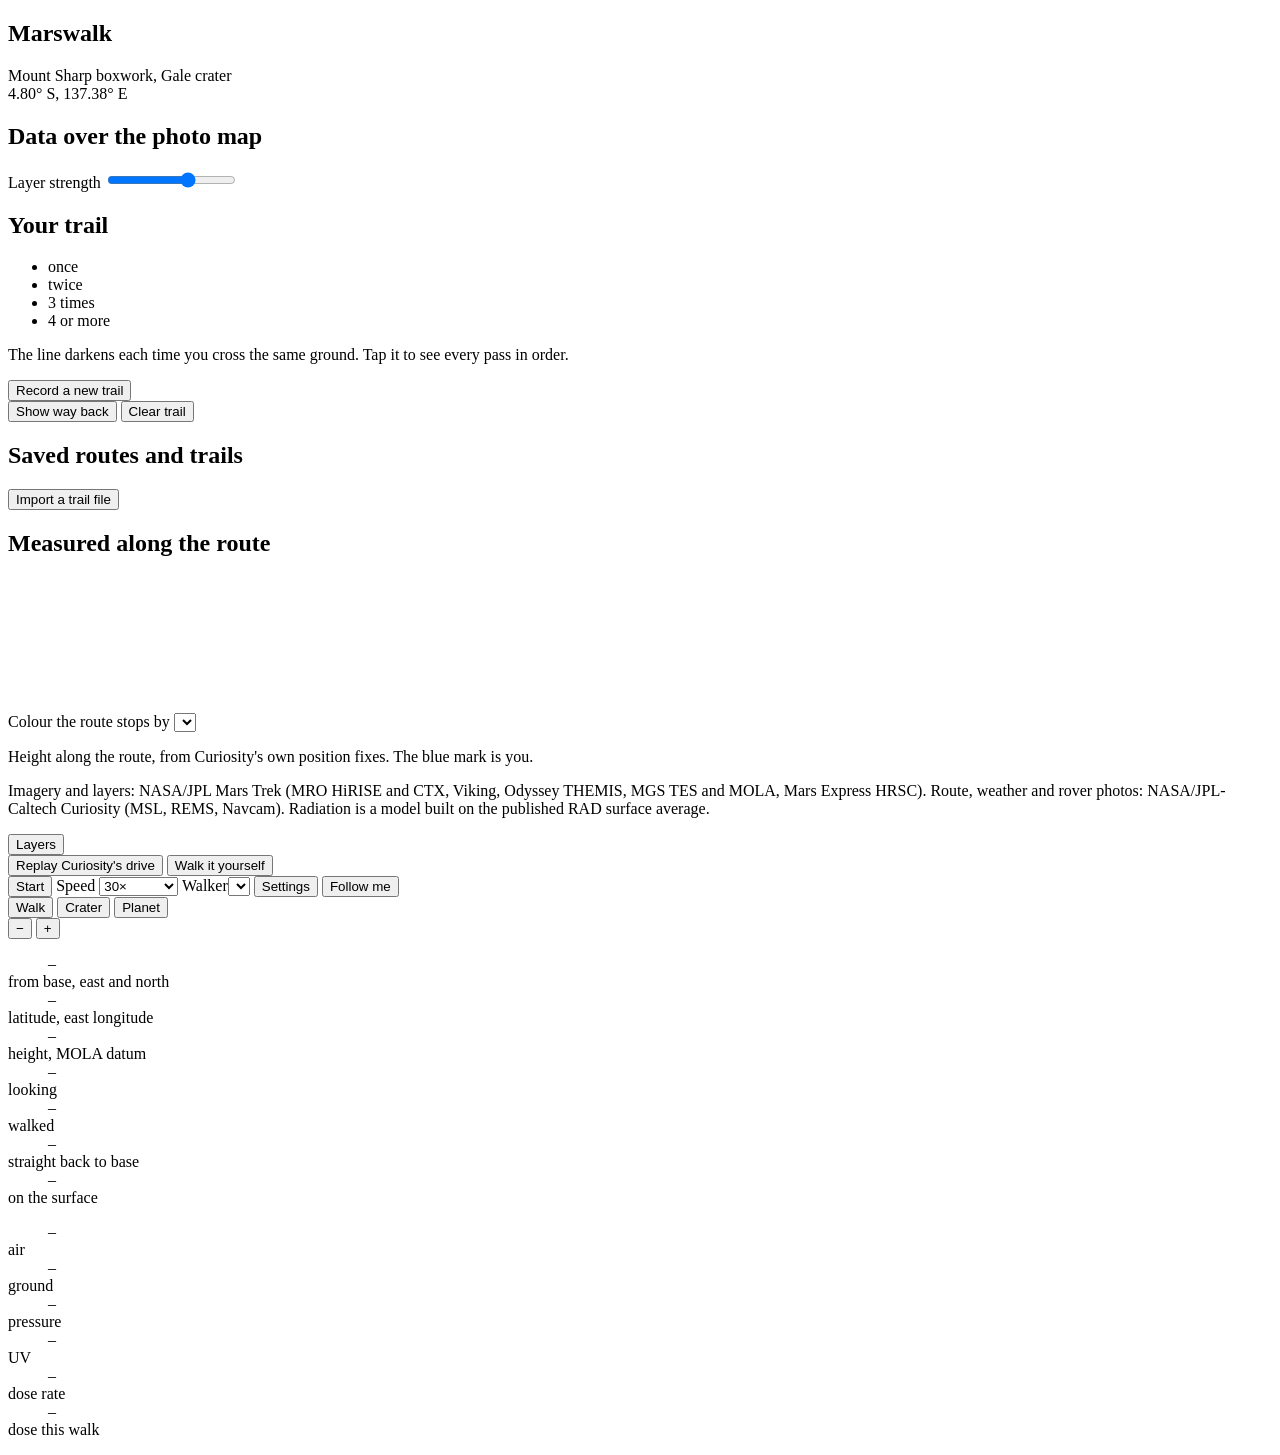
==== index.html @ 4fb02e3d "verison 1.2" ====
<!DOCTYPE html>
<html lang="en">
<head>
<meta charset="utf-8">
<meta name="viewport" content="width=device-width, initial-scale=1">
<link rel="icon" href="data:,">
<title>Marswalk: Mount Sharp boxwork field map</title>
<link rel="preconnect" href="https://fonts.googleapis.com">
<link href="https://fonts.googleapis.com/css2?family=Barlow:wght@400;500;600&family=Barlow+Semi+Condensed:wght@500;600;700&display=swap" rel="stylesheet">
<link rel="stylesheet" href="vendor/leaflet.css">
<link rel="stylesheet" href="css/style.css">
</head>
<body>
<div id="app">

  <!-- ============ left column: the map's legend ============ -->
  <aside id="collar" aria-label="Map layers, trail and route data">
    <header class="sheet-title">
      <h1>Marswalk</h1>
      <p>Mount Sharp boxwork, Gale crater<br>4.80° S, 137.38° E</p>
    </header>

    <section>
      <h2>Data over the photo map</h2>
      <div id="layer-list" role="radiogroup" aria-label="Data layer"></div>
      <label class="slider"><span>Layer strength</span>
        <input id="opacity" type="range" min="0" max="100" value="65" aria-label="Layer strength">
      </label>
      <div id="layer-key" class="ramp" hidden><span></span><i><b id="layer-tick" hidden></b></i><span></span></div>
      <p id="layer-key-note" class="note" hidden></p>
      <p id="layer-note" class="note"></p>
    </section>

    <section>
      <h2>Your trail</h2>
      <ul class="trail-key" aria-label="Trail colour by number of passes">
        <li><i style="background:var(--t1)"></i>once</li>
        <li><i style="background:var(--t2)"></i>twice</li>
        <li><i style="background:var(--t3)"></i>3 times</li>
        <li><i style="background:var(--t4)"></i>4 or more</li>
      </ul>
      <p class="note">The line darkens each time you cross the same ground. Tap it to see every pass in order.</p>
      <p id="rec-status" class="rec" role="status" hidden></p>
      <div class="row">
        <button id="btn-rec" type="button" aria-pressed="false">Record a new trail</button>
      </div>
      <form id="save-form" hidden>
        <label for="save-name">Name this trail</label>
        <input id="save-name" type="text" maxlength="60" autocomplete="off">
        <div class="row">
          <button type="submit">Save trail</button>
          <button id="btn-discard" type="button">Don't save</button>
        </div>
      </form>
      <div class="row">
        <button id="btn-back" type="button" aria-pressed="false">Show way back</button>
        <button id="btn-clear" type="button">Clear trail</button>
      </div>
    </section>

    <section>
      <h2>Saved routes and trails</h2>
      <ul id="saved"></ul>
      <p id="store-msg" class="note" role="status" hidden></p>
      <div class="row">
        <button id="btn-import" type="button">Import a trail file</button>
      </div>
      <input id="import-file" type="file" accept=".json,application/json" hidden>
    </section>

    <section>
      <h2>Measured along the route</h2>
      <label class="select"><span class="sr">Colour the route stops by</span>
        <select id="route-var"></select>
      </label>
      <div id="route-legend" class="ramp" hidden><span id="ramp-min"></span><i></i><span id="ramp-max"></span></div>
      <canvas id="profile" width="536" height="150" aria-label="Elevation along the route"></canvas>
      <p class="note">Height along the route, from Curiosity's own position fixes. The blue mark is you.</p>
    </section>

    <footer>
      <p>Imagery and layers: NASA/JPL Mars Trek (MRO HiRISE and CTX, Viking, Odyssey THEMIS, MGS TES and MOLA, Mars Express HRSC). Route, weather and rover photos: NASA/JPL-Caltech Curiosity (MSL, REMS, Navcam). Radiation is a model built on the published RAD surface average.</p>
    </footer>
  </aside>

  <!-- ============ top bar: who moves the pointer, and the view ============ -->
  <div id="bar" role="toolbar" aria-label="Movement and view">
    <button id="btn-collar" type="button" class="only-narrow" aria-expanded="false">Layers</button>
    <div class="seg" role="group" aria-label="Who moves the pointer">
      <button id="mode-replay" type="button" aria-pressed="true">Replay Curiosity's drive</button>
      <button id="mode-manual" type="button" aria-pressed="false">Walk it yourself</button>
    </div>
    <button id="btn-play" type="button">Start</button>
    <label class="select inline plan"><span>Speed</span>
      <select id="speed">
        <option value="1">Real time</option>
        <option value="10">10×</option>
        <option value="30" selected>30×</option>
        <option value="120">120×</option>
      </select>
    </label>
    <span class="spacer"></span>
    <label class="select inline plan"><span>Walker</span><select id="walker"></select></label>
    <button id="btn-settings" type="button" aria-expanded="false" aria-controls="settings">Settings</button>
    <button id="btn-follow" type="button" aria-pressed="true">Follow me</button>
    <div class="seg plan" role="group" aria-label="Map scale">
      <button id="z-walk" type="button">Walk</button>
      <button id="z-crater" type="button">Crater</button>
      <button id="z-planet" type="button">Planet</button>
    </div>
    <div class="seg" role="group" aria-label="Zoom">
      <button id="z-out" type="button" aria-label="Zoom out">−</button>
      <button id="z-in" type="button" aria-label="Zoom in">+</button>
    </div>
  </div>

  <!-- ============ the map ============ -->
  <main id="stage">
    <div id="map" aria-label="Map of the walk"></div>
    <div id="banner" role="alert" hidden></div>
    <div id="scale" aria-hidden="true"><i></i><span></span></div>

    <figure id="pov" hidden>
      <img id="pov-img" alt="">
      <figcaption>
        <strong id="pov-title"></strong>
        <span id="pov-sub"></span>
        <a id="pov-link" target="_blank" rel="noopener">Open full image on mars.nasa.gov</a>
      </figcaption>
      <button id="pov-close" type="button" aria-label="Close rover view">×</button>
    </figure>
    <button id="pov-open" type="button" hidden>Rover view here</button>

    <div id="pad" hidden aria-label="Walk controls">
      <button data-k="left" type="button" aria-label="Turn left">⟲</button>
      <button data-k="fwd" type="button" aria-label="Walk forward">▲</button>
      <button data-k="right" type="button" aria-label="Turn right">⟳</button>
      <button data-k="back" type="button" aria-label="Step back">▼</button>
      <p id="pad-hint">W A S D or arrow keys. Tap the map to walk to a spot.</p>
    </div>

    <!-- Settings panel: wired up in js/settings.js, choices listed in js/config.js -->
    <section id="settings" role="dialog" aria-label="Settings" hidden>
      <header><h2>Settings</h2><button id="settings-close" type="button" aria-label="Close settings">×</button></header>

      <h3>Walker</h3>
      <label class="select"><span class="sr">Active walker</span><select id="set-walker"></select></label>
      <div class="row">
        <input id="set-walker-name" type="text" maxlength="30" autocomplete="off" aria-label="Walker's name">
        <select id="set-walker-type" aria-label="Kind of walker"><option value="astronaut">Astronaut</option><option value="robot">Robot</option></select>
      </div>
      <div class="row">
        <button id="set-walker-add" type="button">Add a walker</button>
        <button id="set-walker-remove" type="button">Remove this one</button>
      </div>
      <p class="note">Every recorded trail carries its walker's name and kind, and landmark visits are counted per walker.</p>

      <h3>Display</h3>
      <div id="set-display" class="seg"></div>
      <p class="note">Planner shows everything. Astronaut keeps a few large readouts for a glance through a visor. Robot gives exact coordinates.</p>

      <h3>App colours</h3>
      <div id="set-theme" class="seg"></div>

      <h3>Trail</h3>
      <div id="set-trail-colour" class="sws" role="group" aria-label="Trail colour"></div>
      <label class="slider"><span>Width</span><input id="set-trail-width" type="range" min="0.5" max="2.5" step="0.25"></label>

      <h3>Pointer</h3>
      <div id="set-pointer-colour" class="sws" role="group" aria-label="Pointer colour"></div>
      <label class="slider"><span>Size</span><input id="set-pointer-size" type="range" min="0.7" max="2.2" step="0.1"></label>

      <h3>Moving the pointer</h3>
      <div id="set-move" class="seg"></div>
      <p class="note">Keys are W A S D, the arrow keys and the on-screen pad. A tap walks the pointer to the spot you touch.</p>

      <div class="row"><button id="set-reset" type="button">Back to the original look</button></div>
    </section>
  </main>

  <!-- ============ bottom strip: the head-up readouts ============ -->
  <div id="strip" aria-label="Position and conditions">
    <dl id="nav">
      <div class="plan"><dd id="r-pos">–</dd><dt>from base, east and north</dt></div>
      <div class="robot"><dd id="r-ll">–</dd><dt>latitude, east longitude</dt></div>
      <div class="plan"><dd id="r-z">–</dd><dt id="r-z-l">height, MOLA datum</dt></div>
      <div><dd id="r-hdg">–</dd><dt>looking</dt></div>
      <div><dd id="r-dist">–</dd><dt>walked</dt></div>
      <div><dd id="r-home">–</dd><dt id="r-home-l">straight back to base</dt></div>
      <div><dd id="r-time">–</dd><dt id="r-time-l">on the surface</dt></div>
    </dl>
    <dl id="env">
      <div id="probe" hidden>
        <dd id="p-val">–</dd>
        <i id="p-bar" aria-hidden="true"><b id="p-tick"></b></i>
        <dt id="p-lab"></dt>
      </div>
      <div class="plan"><dd id="e-air">–</dd><dt>air</dt></div>
      <div class="plan"><dd id="e-gnd">–</dd><dt>ground</dt></div>
      <div class="plan"><dd id="e-p">–</dd><dt>pressure</dt></div>
      <div class="plan"><dd id="e-uv">–</dd><dt>UV</dt></div>
      <div class="plan"><dd id="e-rad">–</dd><dt>dose rate</dt></div>
      <div><dd id="e-dose">–</dd><dt>dose this walk</dt></div>
      <p id="e-src" class="note plan"></p>
    </dl>
  </div>
</div>

<!-- Load order matters: each file adds to the one global, MW. See README.md, "Where things live". -->
<script src="vendor/leaflet.js"></script>
<script src="js/config.js"></script>
<script src="js/data.js"></script>
<script src="js/geo.js"></script>
<script src="js/tiles.js"></script>
<script src="js/trail.js"></script>
<script src="js/store.js"></script>
<script src="js/landmarks.js"></script>
<script src="js/settings.js"></script>
<script src="js/app.js"></script>
</body>
</html>
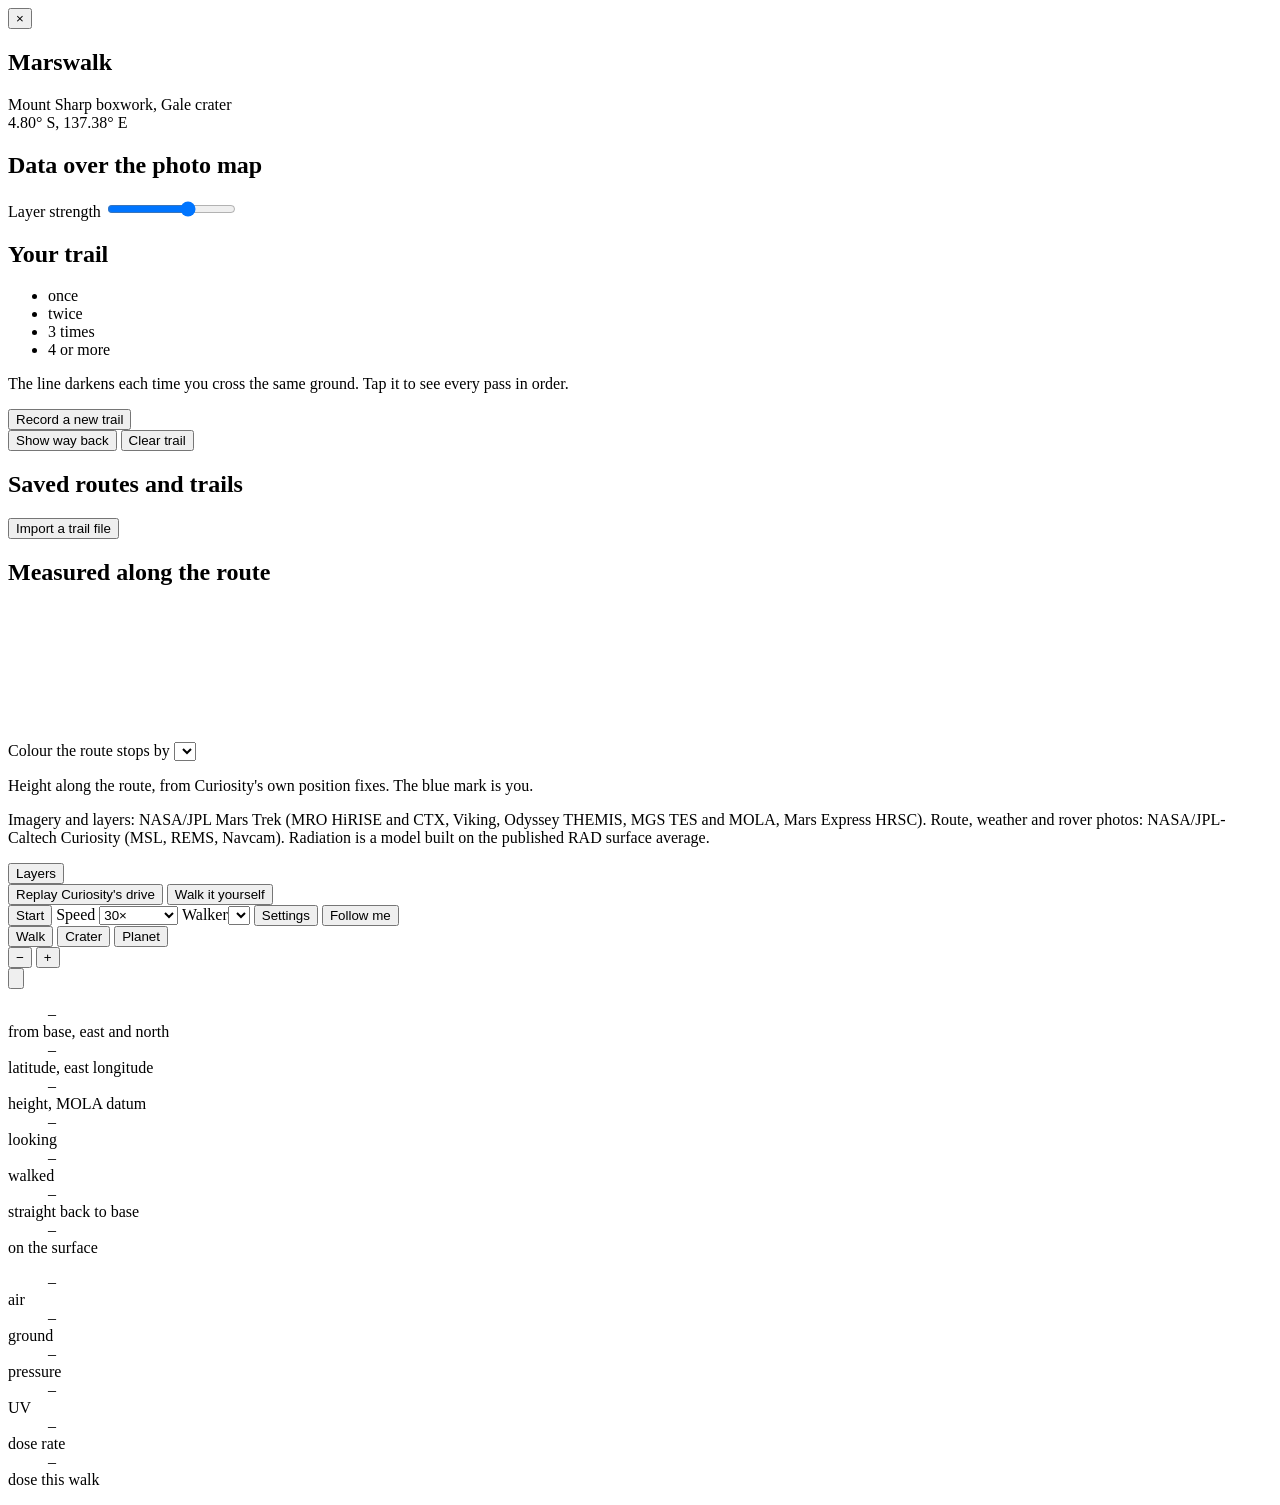
==== commit 9d2e0558: "Add fold-away tab for the left panel" ====
--- a/index.html
+++ b/index.html
@@ -16,6 +16,7 @@
   <!-- ============ left column: the map's legend ============ -->
   <aside id="collar" aria-label="Map layers, trail and route data">
     <header class="sheet-title">
+      <button id="collar-close" type="button" class="only-narrow" aria-label="Close panel">×</button>
       <h1>Marswalk</h1>
       <p>Mount Sharp boxwork, Gale crater<br>4.80° S, 137.38° E</p>
     </header>
@@ -85,7 +86,7 @@
 
   <!-- ============ top bar: who moves the pointer, and the view ============ -->
   <div id="bar" role="toolbar" aria-label="Movement and view">
-    <button id="btn-collar" type="button" class="only-narrow" aria-expanded="false">Layers</button>
+    <button id="btn-collar" type="button" class="only-narrow" aria-controls="collar" aria-expanded="false">Layers</button>
     <div class="seg" role="group" aria-label="Who moves the pointer">
       <button id="mode-replay" type="button" aria-pressed="true">Replay Curiosity's drive</button>
       <button id="mode-manual" type="button" aria-pressed="false">Walk it yourself</button>
@@ -117,6 +118,10 @@
   <!-- ============ the map ============ -->
   <main id="stage">
     <div id="map" aria-label="Map of the walk"></div>
+    <!-- Tab on the legend column's edge: folds the column away (wide screens, Planner and Robot displays) -->
+    <button id="collar-tab" type="button" aria-controls="collar" aria-expanded="true" aria-label="Hide panel" title="Hide panel">
+      <svg viewBox="0 0 10 18" aria-hidden="true"><polyline points="8,2 2,9 8,16" fill="none" stroke="currentColor" stroke-width="2.5" stroke-linecap="round" stroke-linejoin="round"/></svg>
+    </button>
     <div id="banner" role="alert" hidden></div>
     <div id="scale" aria-hidden="true"><i></i><span></span></div>
 
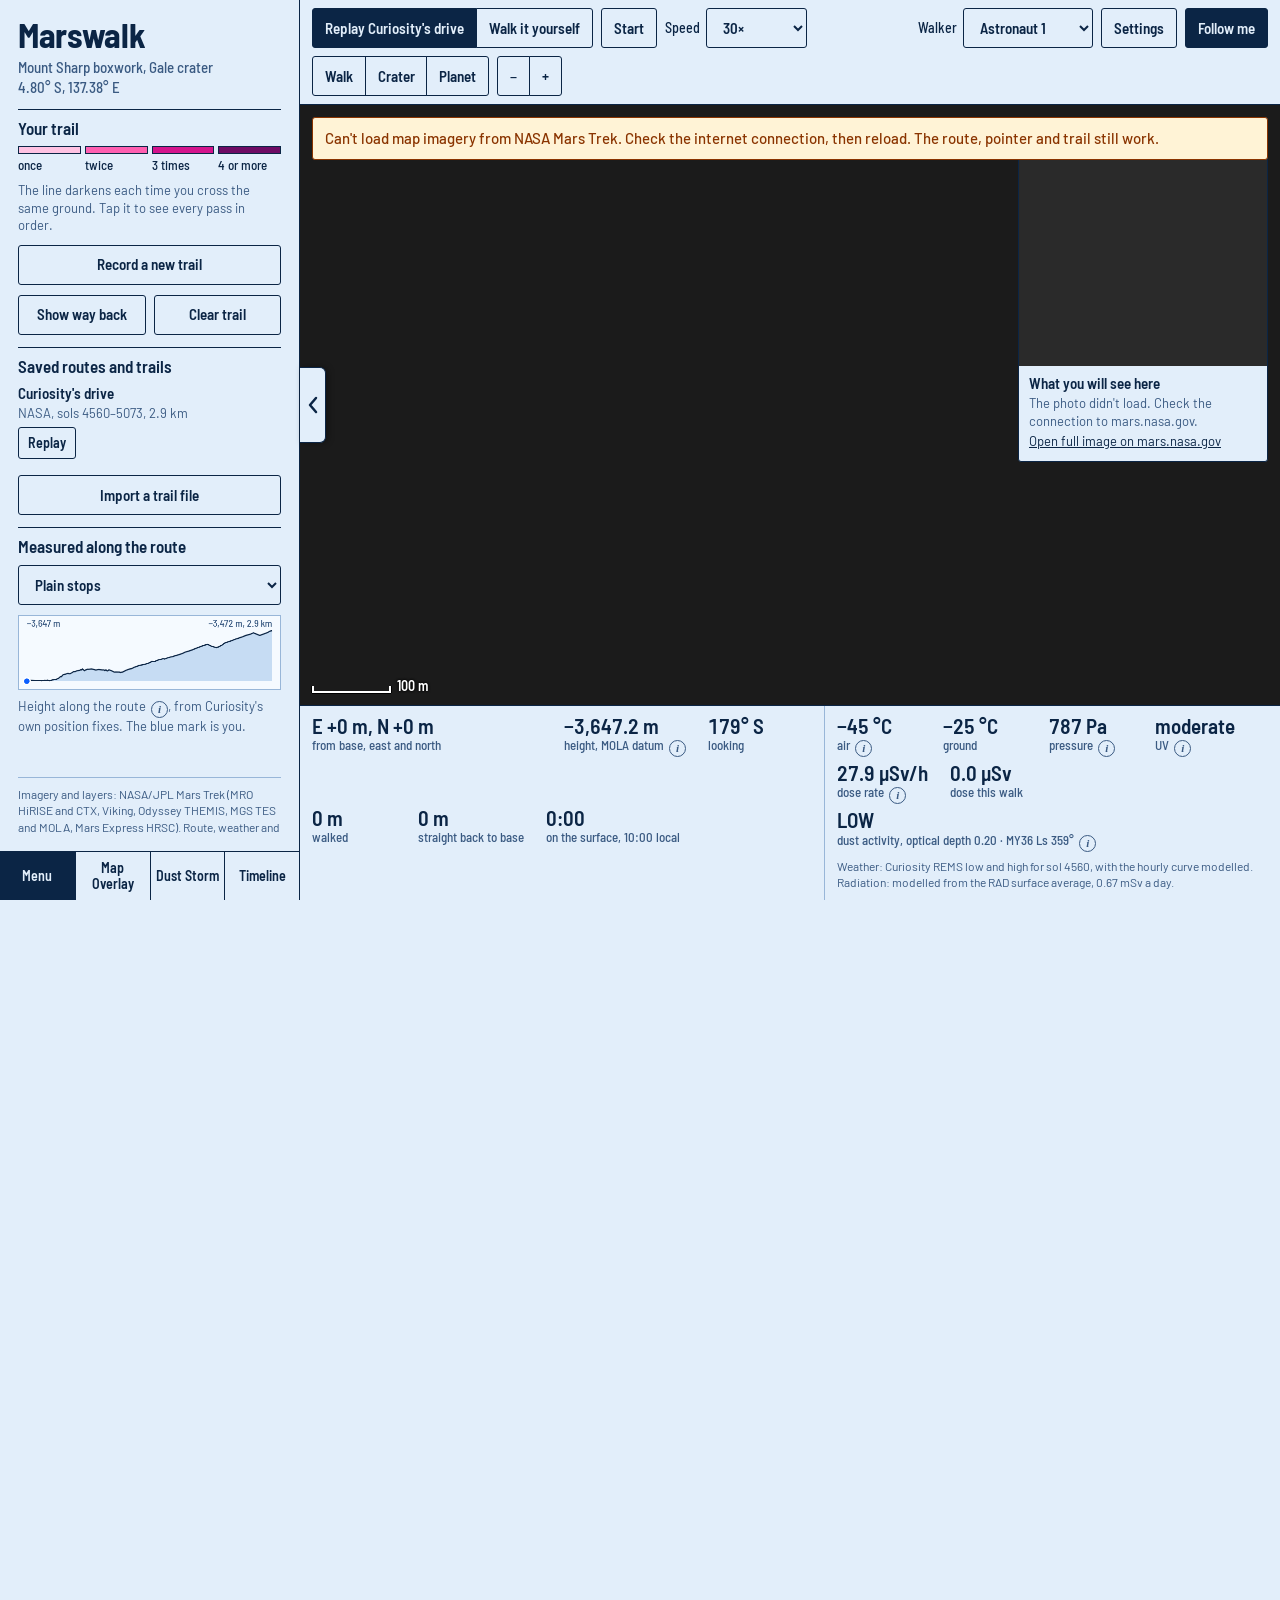
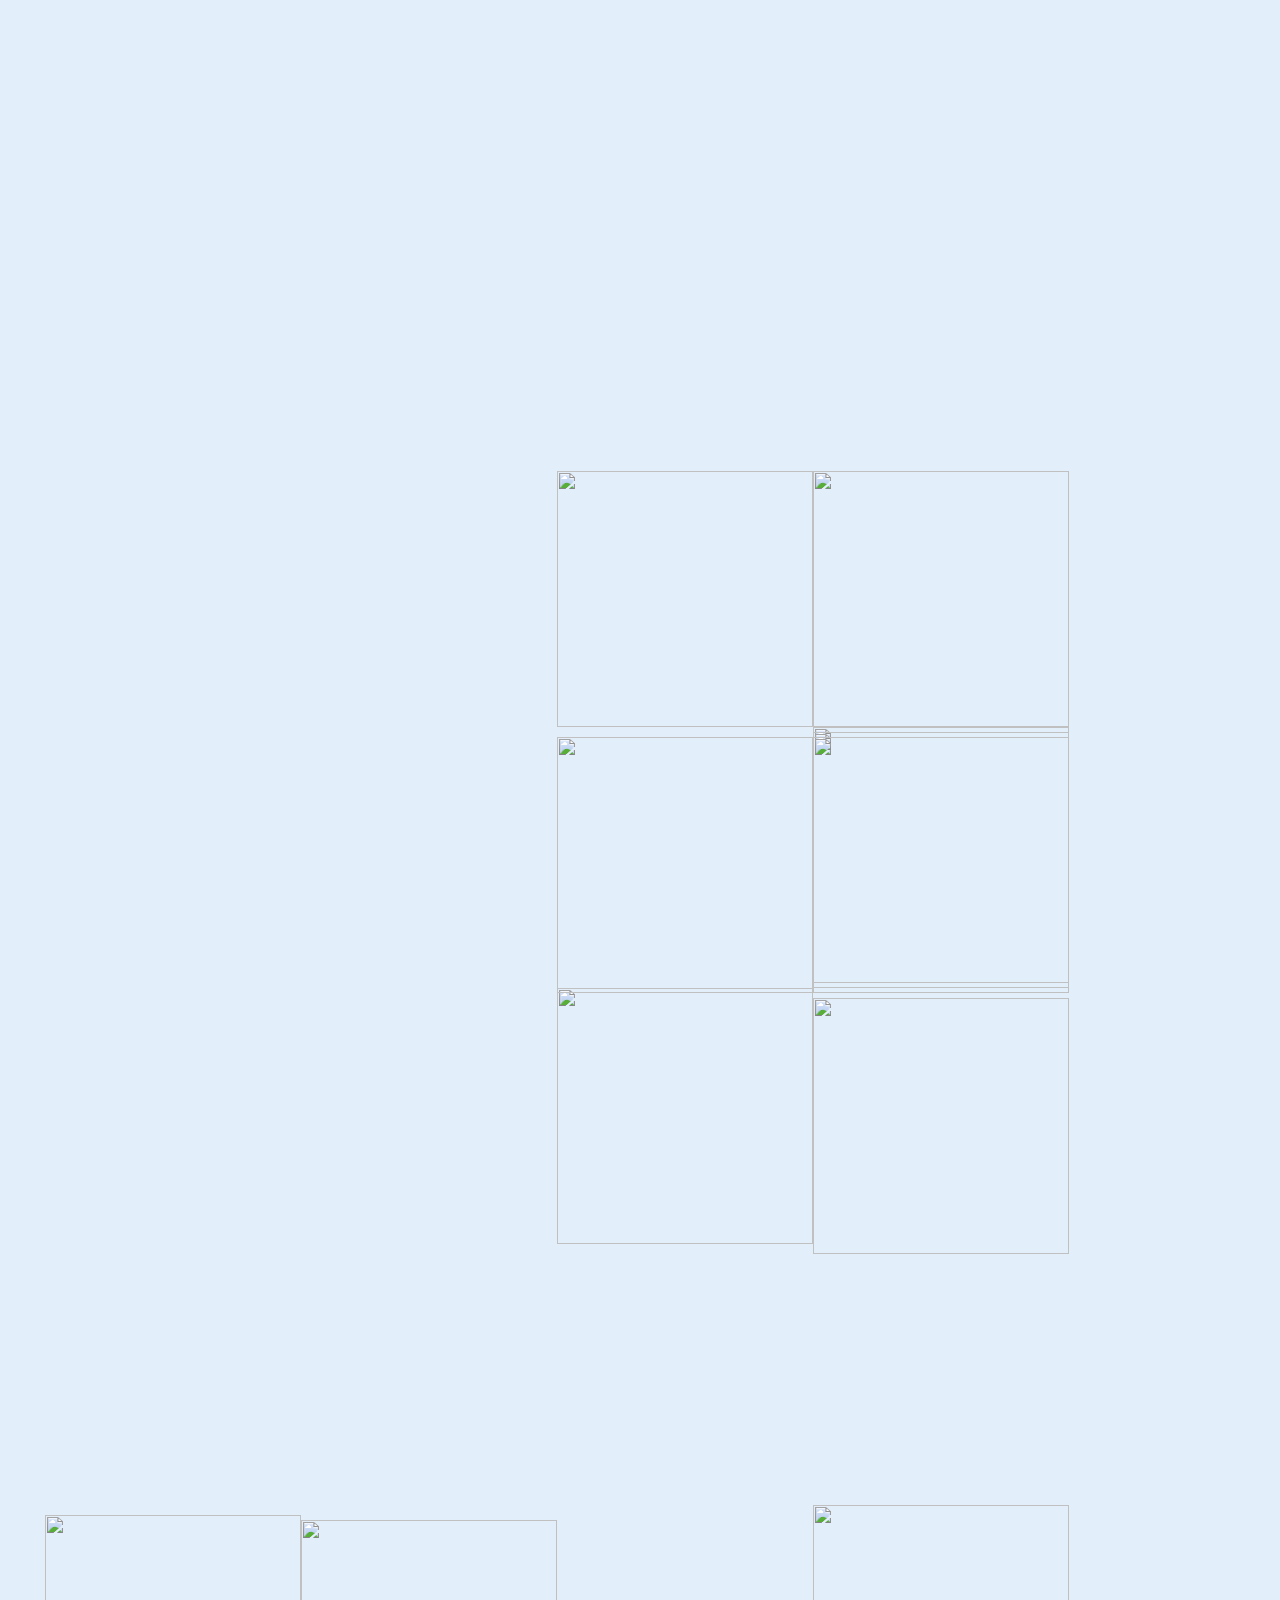
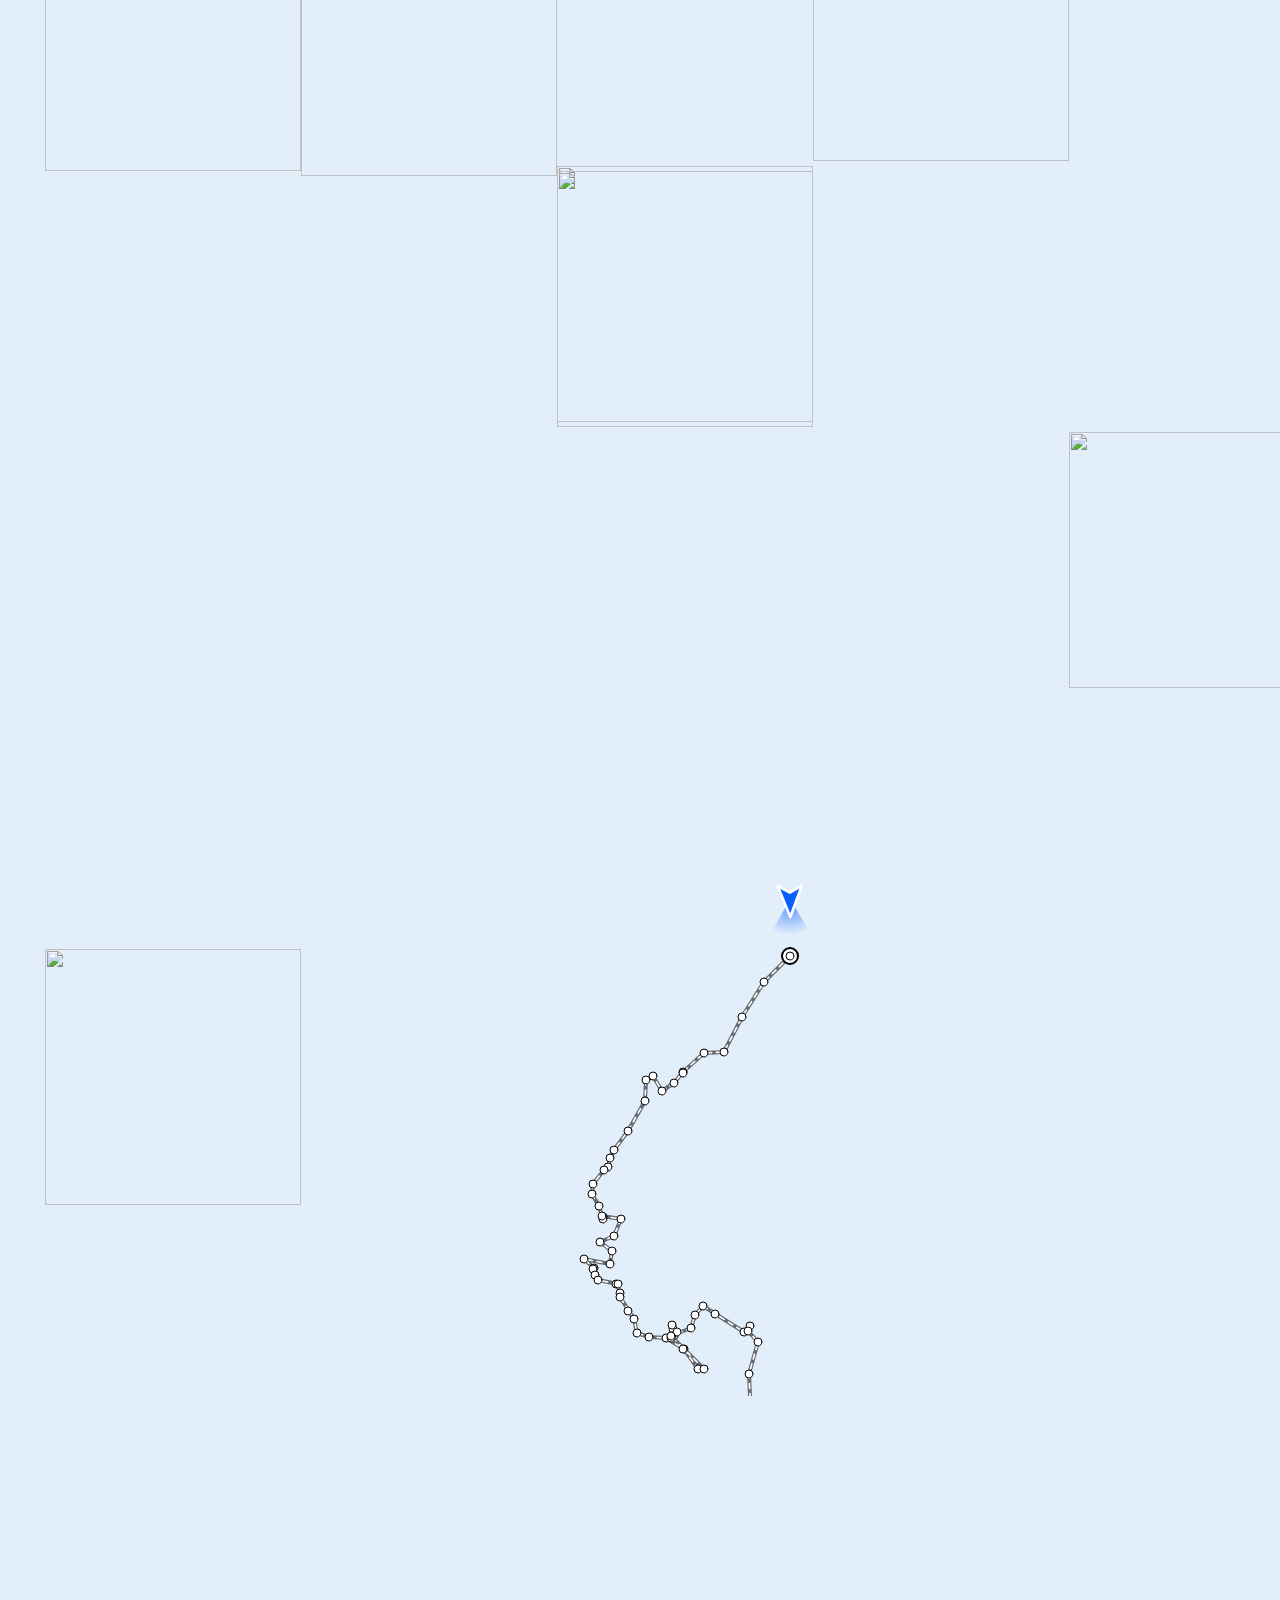
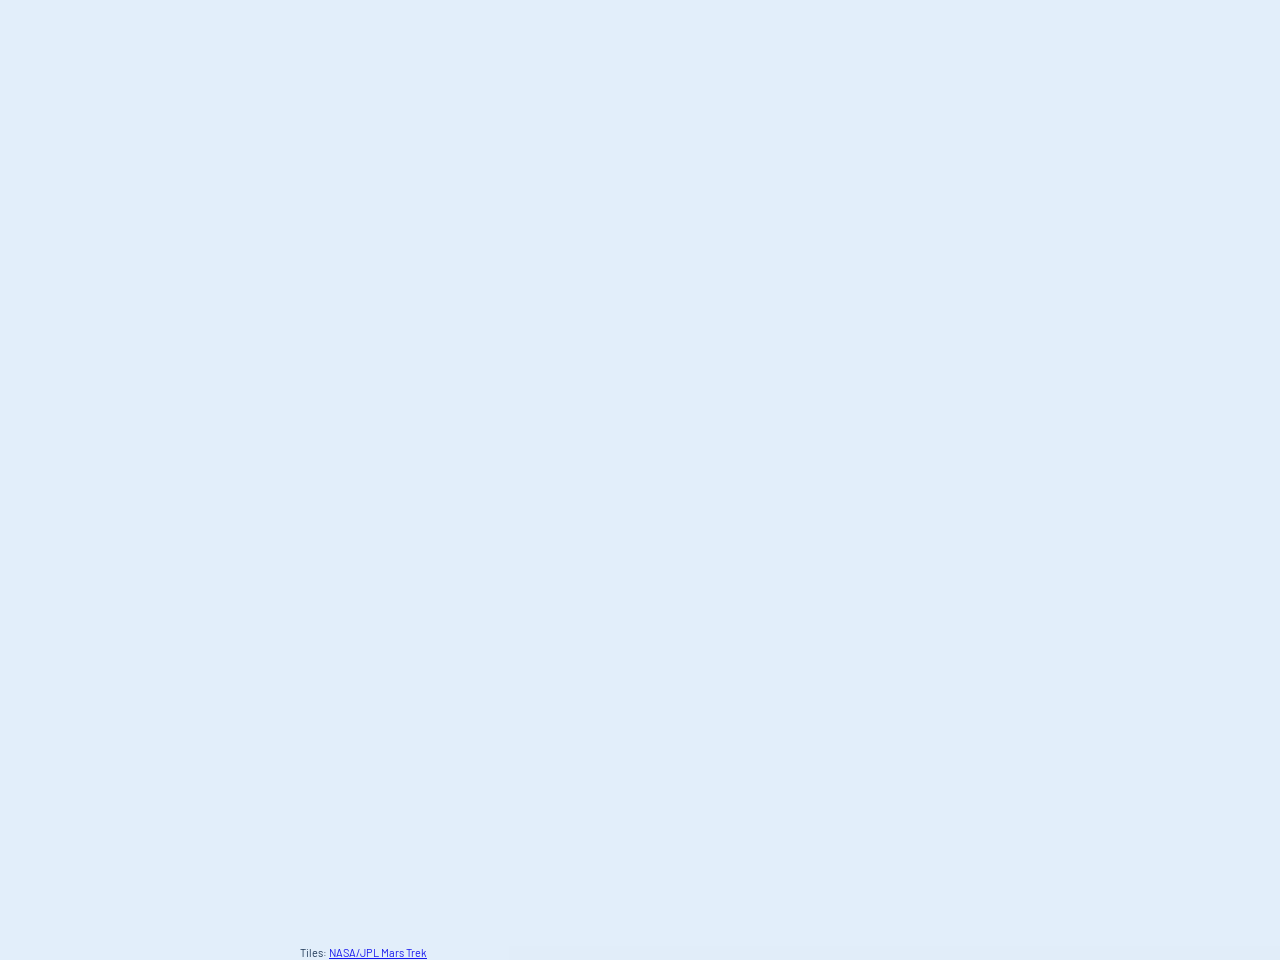
==== commit 8ce83024: "Add dust storm detection, four-part panel navigation and info buttons Dust storm activity - dust_ing" ====
--- a/index.html
+++ b/index.html
@@ -7,8 +7,8 @@
 <title>Marswalk: Mount Sharp boxwork field map</title>
 <link rel="preconnect" href="https://fonts.googleapis.com">
 <link href="https://fonts.googleapis.com/css2?family=Barlow:wght@400;500;600&family=Barlow+Semi+Condensed:wght@500;600;700&display=swap" rel="stylesheet">
-<link rel="stylesheet" href="vendor/leaflet.css">
-<link rel="stylesheet" href="css/style.css">
+<link rel="stylesheet" href="leaflet.css">
+<link rel="stylesheet" href="style.css">
 </head>
 <body>
 <div id="app">
@@ -21,7 +21,8 @@
       <p>Mount Sharp boxwork, Gale crater<br>4.80° S, 137.38° E</p>
     </header>
 
-    <section>
+    <!-- The four parts of this column: data-tab says which button at the bottom shows each one (app.js, setTab) -->
+    <section data-tab="overlay" hidden>
       <h2>Data over the photo map</h2>
       <div id="layer-list" role="radiogroup" aria-label="Data layer"></div>
       <label class="slider"><span>Layer strength</span>
@@ -32,7 +33,68 @@
       <p id="layer-note" class="note"></p>
     </section>
 
-    <section>
+    <!-- Dust storm activity: filled in by dust-ui.js from dust.js and dust-data.js -->
+    <section id="dust" class="dustsec" data-tab="dust" hidden>
+      <h2>Dust storm activity</h2>
+      <label class="check"><input id="dust-on" type="checkbox"><span>DUST STORM ACTIVITY</span><span id="dust-res" class="res"></span></label>
+      <p id="dust-status" class="note" role="status">Loading the dust observations…</p>
+      <div id="dust-body" hidden>
+        <label class="select"><span class="sr">Colour the dust layer by</span><select id="dust-view"></select></label>
+        <label class="slider"><span>Layer strength</span>
+          <input id="dust-opacity" type="range" min="10" max="100" value="60" aria-label="Dust layer strength">
+        </label>
+        <label class="check sub"><input id="dust-fill" type="checkbox"><span>Fill gaps with INTERPOLATED values</span></label>
+        <div id="dust-key" class="ramp"><span></span><i></i><span></span></div>
+        <ul id="dust-classes" class="trail-key" hidden></ul>
+        <p id="dust-key-note" class="note"></p>
+        <p class="note">Tap the map at Crater or Planet scale to read a cell. One cell is hundreds of kilometres across: it is a regional value, not a local one.</p>
+
+        <h3>Dust monitor</h3>
+        <p id="dust-where" class="note"></p>
+        <dl id="dust-panel"></dl>
+        <ul id="dust-why" class="note"></ul>
+        <div class="row"><button id="dust-unpin" type="button" hidden>Back to the walker's position</button></div>
+
+        <h3>Dust along the route</h3>
+        <div id="dust-route"></div>
+
+        <p class="note"><b>How to read the labels</b> <button type="button" class="info" data-info="labels" aria-label="What does this mean?">i</button><b>.</b> OBSERVED: retrieved from an orbiter instrument for that cell and those sols. HISTORICAL: statistics of observations from other Martian Years. INTERPOLATED: estimated between observations (kriging), shown only when asked for. MODELLED: no dust value here is a model output. This is detection from past observations and a historical record, not a forecast. Optical depth describes the whole air column from orbit; it does not measure visibility or conditions on the ground.</p>
+        <p id="dust-credit" class="note"></p>
+      </div>
+    </section>
+
+    <!-- Timeline: the same dust data through time. Filled in by dust-ui.js -->
+    <section id="dust-time" class="dustsec" data-tab="time" hidden>
+      <h2>Timeline</h2>
+      <p id="dust-time-status" class="note" role="status">Loading the dust observations…</p>
+      <div id="dust-time-body" hidden>
+        <p class="note">Historical dust observations, one frame every 5 sols. Playing the timeline turns the DUST STORM ACTIVITY layer on.</p>
+        <div class="row pair">
+          <label class="select"><span>Martian Year <button type="button" class="info" data-info="martianYear" aria-label="What does this mean?">i</button></span><select id="dust-my"></select></label>
+          <label class="select"><span>Compare with</span><select id="dust-cmp"></select></label>
+        </div>
+        <div class="row pair">
+          <label class="num"><span>Ls from <button type="button" class="info" data-info="ls" aria-label="What does this mean?">i</button></span><input id="dust-ls-from" type="number" min="0" max="360" step="5" value="0"></label>
+          <label class="num"><span>Ls to</span><input id="dust-ls-to" type="number" min="0" max="360" step="5" value="360"></label>
+        </div>
+        <input id="dust-frame" type="range" min="0" max="1" value="0" aria-label="Observation in the timeline">
+        <p id="dust-when" class="note"></p>
+        <div class="row">
+          <button id="dust-prev" type="button" aria-label="Previous observation">◀</button>
+          <button id="dust-play" type="button" aria-pressed="false">Play</button>
+          <button id="dust-next" type="button" aria-label="Next observation">▶</button>
+          <label class="select"><span class="sr">Animation speed</span>
+            <select id="dust-fps"><option value="2">Slow</option><option value="4" selected>Normal</option><option value="10">Fast</option></select>
+          </label>
+        </div>
+        <div class="row"><button id="dust-swap" type="button" disabled>Put the comparison year on the map</button></div>
+        <canvas id="dust-chart" width="536" height="230" aria-label="Dust optical depth of the monitored cell through the Martian Year"></canvas>
+        <p id="dust-chart-note" class="note"></p>
+        <div id="dust-events"></div>
+      </div>
+    </section>
+
+    <section data-tab="menu">
       <h2>Your trail</h2>
       <ul class="trail-key" aria-label="Trail colour by number of passes">
         <li><i style="background:var(--t1)"></i>once</li>
@@ -59,7 +121,7 @@
       </div>
     </section>
 
-    <section>
+    <section data-tab="menu">
       <h2>Saved routes and trails</h2>
       <ul id="saved"></ul>
       <p id="store-msg" class="note" role="status" hidden></p>
@@ -69,24 +131,32 @@
       <input id="import-file" type="file" accept=".json,application/json" hidden>
     </section>
 
-    <section>
+    <section data-tab="menu">
       <h2>Measured along the route</h2>
       <label class="select"><span class="sr">Colour the route stops by</span>
         <select id="route-var"></select>
       </label>
       <div id="route-legend" class="ramp" hidden><span id="ramp-min"></span><i></i><span id="ramp-max"></span></div>
       <canvas id="profile" width="536" height="150" aria-label="Elevation along the route"></canvas>
-      <p class="note">Height along the route, from Curiosity's own position fixes. The blue mark is you.</p>
-    </section>
-
-    <footer>
-      <p>Imagery and layers: NASA/JPL Mars Trek (MRO HiRISE and CTX, Viking, Odyssey THEMIS, MGS TES and MOLA, Mars Express HRSC). Route, weather and rover photos: NASA/JPL-Caltech Curiosity (MSL, REMS, Navcam). Radiation is a model built on the published RAD surface average.</p>
+      <p class="note">Height along the route <button type="button" class="info" data-info="elevation" aria-label="What does this mean?">i</button>, from Curiosity's own position fixes. The blue mark is you.</p>
+    </section>
+
+    <footer data-tab="menu">
+      <p>Imagery and layers: NASA/JPL Mars Trek (MRO HiRISE and CTX, Viking, Odyssey THEMIS, MGS TES and MOLA, Mars Express HRSC). Route, weather and rover photos: NASA/JPL-Caltech Curiosity (MSL, REMS, Navcam). Radiation is a model built on the published RAD surface average. Dust optical depth: Montabone et al. climatology (MGS TES, Odyssey THEMIS, MRO MCS), CC BY-SA 3.0.</p>
     </footer>
+
+    <!-- Bottom of the column: which part is shown -->
+    <nav id="tabs" aria-label="Panel sections">
+      <button type="button" data-tab-btn="menu" aria-pressed="true">Menu</button>
+      <button type="button" data-tab-btn="overlay" aria-pressed="false">Map Overlay</button>
+      <button type="button" data-tab-btn="dust" aria-pressed="false">Dust Storm</button>
+      <button type="button" data-tab-btn="time" aria-pressed="false">Timeline</button>
+    </nav>
   </aside>
 
   <!-- ============ top bar: who moves the pointer, and the view ============ -->
   <div id="bar" role="toolbar" aria-label="Movement and view">
-    <button id="btn-collar" type="button" class="only-narrow" aria-controls="collar" aria-expanded="false">Layers</button>
+    <button id="btn-collar" type="button" class="only-narrow" aria-controls="collar" aria-expanded="false">Menu</button>
     <div class="seg" role="group" aria-label="Who moves the pointer">
       <button id="mode-replay" type="button" aria-pressed="true">Replay Curiosity's drive</button>
       <button id="mode-manual" type="button" aria-pressed="false">Walk it yourself</button>
@@ -123,6 +193,7 @@
       <svg viewBox="0 0 10 18" aria-hidden="true"><polyline points="8,2 2,9 8,16" fill="none" stroke="currentColor" stroke-width="2.5" stroke-linecap="round" stroke-linejoin="round"/></svg>
     </button>
     <div id="banner" role="alert" hidden></div>
+    <div id="dust-warn" role="status" hidden></div>
     <div id="scale" aria-hidden="true"><i></i><span></span></div>
 
     <figure id="pov" hidden>
@@ -144,7 +215,7 @@
       <p id="pad-hint">W A S D or arrow keys. Tap the map to walk to a spot.</p>
     </div>
 
-    <!-- Settings panel: wired up in js/settings.js, choices listed in js/config.js -->
+    <!-- Settings panel: wired up in settings.js, choices listed in config.js -->
     <section id="settings" role="dialog" aria-label="Settings" hidden>
       <header><h2>Settings</h2><button id="settings-close" type="button" aria-label="Close settings">×</button></header>
 
@@ -188,7 +259,7 @@
     <dl id="nav">
       <div class="plan"><dd id="r-pos">–</dd><dt>from base, east and north</dt></div>
       <div class="robot"><dd id="r-ll">–</dd><dt>latitude, east longitude</dt></div>
-      <div class="plan"><dd id="r-z">–</dd><dt id="r-z-l">height, MOLA datum</dt></div>
+      <div class="plan"><dd id="r-z">–</dd><dt><span id="r-z-l">height, MOLA datum</span> <button type="button" class="info" data-info="elevation" aria-label="What does this mean?">i</button></dt></div>
       <div><dd id="r-hdg">–</dd><dt>looking</dt></div>
       <div><dd id="r-dist">–</dd><dt>walked</dt></div>
       <div><dd id="r-home">–</dd><dt id="r-home-l">straight back to base</dt></div>
@@ -200,27 +271,34 @@
         <i id="p-bar" aria-hidden="true"><b id="p-tick"></b></i>
         <dt id="p-lab"></dt>
       </div>
-      <div class="plan"><dd id="e-air">–</dd><dt>air</dt></div>
+      <div class="plan"><dd id="e-air">–</dd><dt>air <button type="button" class="info" data-info="temperature" aria-label="What does this mean?">i</button></dt></div>
       <div class="plan"><dd id="e-gnd">–</dd><dt>ground</dt></div>
-      <div class="plan"><dd id="e-p">–</dd><dt>pressure</dt></div>
-      <div class="plan"><dd id="e-uv">–</dd><dt>UV</dt></div>
-      <div class="plan"><dd id="e-rad">–</dd><dt>dose rate</dt></div>
+      <div class="plan"><dd id="e-p">–</dd><dt>pressure <button type="button" class="info" data-info="pressure" aria-label="What does this mean?">i</button></dt></div>
+      <div class="plan"><dd id="e-uv">–</dd><dt>UV <button type="button" class="info" data-info="uv" aria-label="What does this mean?">i</button></dt></div>
+      <div class="plan"><dd id="e-rad">–</dd><dt>dose rate <button type="button" class="info" data-info="dose" aria-label="What does this mean?">i</button></dt></div>
       <div><dd id="e-dose">–</dd><dt>dose this walk</dt></div>
+      <div id="dust-read"><dd id="e-dust">…</dd><dt><span id="e-dust-l">dust activity</span> <button type="button" class="info" data-info="activityClass" aria-label="What does this mean?">i</button></dt></div>
       <p id="e-src" class="note plan"></p>
     </dl>
   </div>
 </div>
 
+<!-- One small pop-up shared by every (i) button; the texts are GLOSSARY in config.js -->
+<div id="info-pop" role="dialog" aria-label="Explanation" hidden></div>
+
 <!-- Load order matters: each file adds to the one global, MW. See README.md, "Where things live". -->
-<script src="vendor/leaflet.js"></script>
-<script src="js/config.js"></script>
-<script src="js/data.js"></script>
-<script src="js/geo.js"></script>
-<script src="js/tiles.js"></script>
-<script src="js/trail.js"></script>
-<script src="js/store.js"></script>
-<script src="js/landmarks.js"></script>
-<script src="js/settings.js"></script>
-<script src="js/app.js"></script>
+<script src="leaflet.js"></script>
+<script src="config.js"></script>
+<script src="data.js"></script>
+<script src="geo.js"></script>
+<script src="tiles.js"></script>
+<script src="trail.js"></script>
+<script src="store.js"></script>
+<script src="landmarks.js"></script>
+<script src="settings.js"></script>
+<script src="app.js"></script>
+<script src="dust-data.js"></script>
+<script src="dust.js"></script>
+<script src="dust-ui.js"></script>
 </body>
 </html>
--- a/style.css
+++ b/style.css
@@ -0,0 +1,308 @@
+/* Marswalk: a printed-map sheet. The photo map is the sheet; the grey collar and
+   margins carry the legend, as on a USGS quadrangle. Magenta is the overprint colour
+   cartographers use for field revisions, so it marks the walker's own trail. */
+/* Colours. Three themes; Settings switches between them by setting data-theme on <body>.
+   Mars is brown and grey, so the default frame is blue: it never blends into the map. */
+:root {
+  --t1: #FFC2E2; --t2: #FF5FB0; --t3: #D4148C; --t4: #6E0A63;      /* trail shades, set from Settings */
+  --me-colour: #0B5FFF; --me-edge: #FFFFFF; --me-scale: 1;         /* pointer, set from Settings */
+  --label: "Barlow Semi Condensed", "Arial Narrow", "Helvetica Neue", Arial, sans-serif;
+  --body: "Barlow", "Helvetica Neue", Arial, sans-serif;
+}
+body, body[data-theme="blue"] {
+  --paper: #E2EEFA; --paper-2: #C6DCF3; --field: #F5FAFF; --rule: #98B6D8;
+  --ink: #0B2545; --ink-2: #3A5A82; --me: #0B5FFF; --warn: #8A3400;
+}
+body[data-theme="night"] {
+  --paper: #0B2545; --paper-2: #17396B; --field: #06182F; --rule: #35598C;
+  --ink: #EAF3FC; --ink-2: #A9C6E4; --me: #8DBBFF; --warn: #FFC078;
+}
+body[data-theme="grey"] {
+  --paper: #E7EAEA; --paper-2: #D6DCDD; --field: #FFFFFF; --rule: #AEB8BC;
+  --ink: #14202B; --ink-2: #44535E; --me: #0B5FFF; --warn: #9A3B00;
+}
+* { box-sizing: border-box; }
+html, body { height: 100%; margin: 0; }
+body { font: 400 15px/1.4 var(--body); color: var(--ink); background: var(--paper); }
+[hidden] { display: none !important; }
+.sr { position: absolute; width: 1px; height: 1px; overflow: hidden; clip-path: inset(50%); }
+
+#app {
+  height: 100%;
+  display: grid;
+  grid-template-columns: 300px minmax(0, 1fr);
+  grid-template-rows: auto minmax(0, 1fr) auto;
+  grid-template-areas: "collar bar" "collar stage" "collar strip";
+}
+
+/* ---------- collar (legend column) ---------- */
+#collar { grid-area: collar; overflow-y: auto; border-right: 1.5px solid var(--ink); padding: 18px 18px 12px; background: var(--paper); }
+.sheet-title h1 { font: 700 34px/1 var(--label); letter-spacing: -0.01em; margin: 0 0 6px; }
+.sheet-title p { margin: 0; color: var(--ink-2); font: 500 15px/1.3 var(--label); }
+#collar section { border-top: 1.5px solid var(--ink); margin-top: 12px; padding-top: 8px; }
+#collar h2 { font: 600 17px/1.2 var(--label); margin: 0 0 8px; }
+.note { color: var(--ink-2); font-size: 13px; line-height: 1.35; margin: 8px 0 0; }
+#collar footer { border-top: 1px solid var(--rule); margin-top: 16px; padding-top: 8px; }
+#collar footer p { font-size: 12px; line-height: 1.35; color: var(--ink-2); margin: 0; }
+
+#layer-list .grp { font: 600 13px/1 var(--label); color: var(--ink-2); margin: 8px 0 2px; }
+#layer-list .grp:first-child { margin-top: 0; }
+#layer-list label { display: grid; grid-template-columns: 20px 1fr auto; align-items: center; gap: 6px; padding: 3px 4px; border-radius: 3px; cursor: pointer; }
+#layer-list label:hover { background: var(--paper-2); }
+#layer-list input { margin: 0; width: 16px; height: 16px; accent-color: var(--ink); }
+#layer-list .res { font: 500 13px/1 var(--label); color: var(--ink-2); font-variant-numeric: tabular-nums; }
+#layer-list label:has(input:checked) { background: var(--ink); color: var(--paper); }
+#layer-list label:has(input:checked) .res { color: var(--paper-2); }
+
+.slider { display: grid; grid-template-columns: auto 1fr; align-items: center; gap: 10px; margin-top: 10px; font: 500 14px/1 var(--label); }
+.slider input { width: 100%; accent-color: var(--ink); }
+.select select, button { font: 600 15px/1 var(--label); color: var(--ink); background: var(--paper); border: 1.5px solid var(--ink); border-radius: 3px; min-height: 40px; padding: 0 12px; cursor: pointer; }
+.select select { width: 100%; }
+.select.inline { display: inline-flex; align-items: center; gap: 6px; font: 500 14px/1 var(--label); }
+.select.inline select { width: auto; }
+button:hover { background: var(--paper-2); }
+button[aria-pressed="true"] { background: var(--ink); color: var(--paper); }
+button:focus-visible, select:focus-visible, input:focus-visible { outline: 3px solid var(--me); outline-offset: 2px; }
+.row { display: flex; gap: 8px; margin-top: 10px; }
+.row button { flex: 1; }
+
+.ramp { display: grid; grid-template-columns: auto 1fr auto; gap: 8px; align-items: center; margin-top: 8px; font: 500 13px/1 var(--label); font-variant-numeric: tabular-nums; }
+.ramp i { height: 10px; border: 1px solid var(--ink); }
+#route-legend i { background: linear-gradient(90deg, #440154, #3B528B, #21918C, #5EC962, #FDE725); }
+#profile { width: 100%; height: 75px; margin-top: 10px; display: block; border: 1px solid var(--rule); background: var(--field); }
+
+.trail-key { list-style: none; display: grid; grid-template-columns: repeat(4, 1fr); gap: 4px; padding: 0; margin: 0; font: 500 13px/1.2 var(--label); }
+.trail-key i { display: block; height: 8px; border: 1px solid var(--ink); margin-bottom: 4px; }
+
+/* ---------- top bar ---------- */
+#bar { grid-area: bar; display: flex; flex-wrap: wrap; align-items: center; gap: 8px; padding: 8px 12px; border-bottom: 1.5px solid var(--ink); }
+#bar .spacer { flex: 1; }
+.seg { display: inline-flex; }
+.seg button { border-radius: 0; margin-left: -1.5px; }
+.seg button:first-child { border-radius: 3px 0 0 3px; margin-left: 0; }
+.seg button:last-child { border-radius: 0 3px 3px 0; }
+.only-narrow { display: none; }
+
+/* ---------- map stage ---------- */
+#stage { grid-area: stage; position: relative; min-height: 0; background: #1b1b1b; }
+#map { position: absolute; inset: 0; background: #1b1b1b; font: inherit; }
+.leaflet-container { font: 400 14px/1.35 var(--body); }
+.leaflet-control-attribution { font: 400 11px/1.3 var(--body); background: var(--paper) !important; color: var(--ink); opacity: .9; }
+.leaflet-popup-content-wrapper { border-radius: 3px; background: var(--paper); color: var(--ink); border: 1.5px solid var(--ink); box-shadow: none; }
+.leaflet-popup-tip { background: var(--paper); border: 1.5px solid var(--ink); box-shadow: none; }
+.leaflet-popup-content { margin: 10px 12px; min-width: 190px; }
+.pop h3 { font: 600 16px/1.2 var(--label); margin: 0 0 6px; }
+.pop ol, .pop ul { margin: 0; padding: 0 0 0 20px; font-variant-numeric: tabular-nums; }
+.pop li { margin: 2px 0; }
+.pop p { margin: 4px 0 0; color: var(--ink-2); font-size: 13px; }
+.pop button { margin-top: 8px; min-height: 34px; }
+
+.me { pointer-events: none; }
+.me svg { display: block; overflow: visible; color: var(--me-colour); transform: scale(var(--me-scale)); transform-origin: 36px 36px; }
+.me-arrow { stroke: var(--me-edge); }
+
+#banner { position: absolute; left: 12px; right: 12px; top: 12px; z-index: 900; background: #FFF3D6; color: #8A3400; border: 1.5px solid #8A3400; border-radius: 3px; padding: 10px 12px; font-weight: 500; }
+#scale { position: absolute; left: 12px; bottom: 12px; z-index: 800; display: flex; align-items: flex-end; gap: 6px; color: #fff; font: 600 14px/1 var(--label); text-shadow: 0 0 3px #000, 0 0 3px #000; pointer-events: none; }
+#scale i { display: block; height: 7px; border: 2px solid #fff; border-top: 0; box-shadow: 0 1px 0 #000, 1px 0 0 #000, -1px 0 0 #000; }
+
+#pov { position: absolute; right: 12px; top: 12px; z-index: 800; width: min(250px, 40%); margin: 0; background: var(--paper); border: 1.5px solid var(--ink); border-radius: 3px; }
+#pov img { display: block; width: 100%; aspect-ratio: 1; object-fit: cover; background: #2a2a2a; }
+#pov figcaption { padding: 8px 10px 10px; display: grid; gap: 2px; font-size: 13px; }
+#pov strong { font: 600 15px/1.2 var(--label); }
+#pov span { color: var(--ink-2); }
+#pov a { color: var(--ink); }
+#pov-close { position: absolute; right: 6px; top: 6px; min-height: 30px; width: 30px; padding: 0; font-size: 20px; }
+#pov-open { position: absolute; right: 12px; top: 12px; z-index: 790; }
+
+/* Fold-away tab: hangs off the legend column's right edge, halfway down the map. With the column
+   folded away (#app.collar-hidden) it sits against the screen edge and its chevron turns to point out.
+   Where the column is a drawer (narrow screens, Astronaut display) the tab is not used. */
+#collar-tab { position: absolute; left: 0; top: 50%; z-index: 850; transform: translateY(-50%);
+  width: 26px; min-height: 0; height: 76px; padding: 0; display: grid; place-items: center;
+  background: var(--paper); color: var(--ink); border: 1.5px solid var(--ink); border-left: 0; border-radius: 0 6px 6px 0;
+  box-shadow: 2px 0 6px rgba(0, 0, 0, .35); }
+#collar-tab:hover { background: var(--paper-2); }
+#collar-tab svg { width: 10px; height: 18px; transition: transform .2s ease; }
+#app.collar-hidden #collar-tab svg { transform: scaleX(-1); }
+@media (min-width: 861px) {
+  body:not([data-display="astronaut"]) #app.collar-hidden { grid-template-columns: minmax(0, 1fr); grid-template-areas: "bar" "stage" "strip"; }
+  body:not([data-display="astronaut"]) #app.collar-hidden #collar { display: none; }
+}
+body[data-display="astronaut"] #collar-tab { display: none; }
+/* Close button inside the drawer (shown wherever .only-narrow is) */
+.sheet-title { position: relative; }
+#collar-close { position: absolute; right: -6px; top: -6px; width: 40px; padding: 0; font-size: 22px; }
+
+#pad { position: absolute; right: 12px; bottom: 12px; z-index: 800; display: grid; grid-template-columns: repeat(3, 56px); gap: 6px; background: var(--paper); border: 1.5px solid var(--ink); border-radius: 3px; padding: 8px; }
+#pad button { min-height: 52px; font-size: 20px; padding: 0; touch-action: none; }
+#pad button[data-k="back"] { grid-column: 2; }
+#pad p { grid-column: 1 / -1; margin: 0; font-size: 12px; line-height: 1.3; color: var(--ink-2); max-width: 180px; }
+
+/* ---------- bottom strip (map margin) ---------- */
+#strip { grid-area: strip; border-top: 1.5px solid var(--ink); display: grid; grid-template-columns: minmax(0, 1.15fr) minmax(0, 1fr); }
+#strip dl { margin: 0; padding: 8px 12px 10px; display: flex; flex-wrap: wrap; gap: 4px 22px; align-items: flex-start; }
+#strip dl + dl { border-left: 1px solid var(--rule); }
+#strip dl > div { display: flex; flex-direction: column; min-width: 84px; }
+#strip #nav > div:first-child { min-width: 230px; }
+#strip dd { margin: 0; font: 600 21px/1.15 var(--label); font-variant-numeric: tabular-nums; white-space: nowrap; }
+#strip dt { font: 500 13px/1.2 var(--label); color: var(--ink-2); }
+#strip .note { flex-basis: 100%; margin: 2px 0 0; font-size: 12px; }
+.alert { color: var(--warn); }
+
+/* ---------- narrow screens: collar becomes a drawer ---------- */
+@media (max-width: 860px) {
+  #app { grid-template-columns: minmax(0, 1fr); grid-template-areas: "bar" "stage" "strip"; }
+  #collar { position: fixed; inset: 0 auto 0 0; width: min(320px, 88vw); z-index: 1200; transform: translateX(-102%); transition: transform .2s ease; }
+  #collar.open { transform: none; }
+  .only-narrow { display: inline-block; }
+  #collar-tab { display: none; }
+  #strip { grid-template-columns: minmax(0, 1fr); }
+  #strip dl + dl { border-left: 0; border-top: 1px solid var(--rule); }
+  #strip dd { font-size: 18px; }
+  #app { height: auto; min-height: 100%; grid-template-rows: auto 62vh auto; }
+  #pov { width: 150px; }
+  #pov figcaption span, #pov figcaption a { display: none; }
+  #pad { grid-template-columns: repeat(3, 48px); padding: 6px; }
+  #pad button { min-height: 46px; }
+  #pad p { display: none; }
+}
+@media (prefers-reduced-motion: reduce) { #collar, #collar-tab svg { transition: none; } }
+
+/* ---------- legend tick, layer readout, recording, saved trails ---------- */
+.ramp i, #p-bar { position: relative; }
+.ramp b, #p-bar b { position: absolute; top: -4px; bottom: -4px; width: 3px; margin-left: -1.5px; background: var(--ink); outline: 1.5px solid #fff; }
+#strip #probe { flex: 1 1 250px; min-width: 250px; max-width: 340px; }
+#p-bar { display: block; height: 8px; border: 1px solid var(--ink); margin: 3px 0 4px; }
+#strip #probe dt { line-height: 1.25; }
+
+.rec { font: 600 14px/1.3 var(--label); margin: 8px 0 0; }
+.rec.on::before { content: ""; display: inline-block; width: 10px; height: 10px; border-radius: 50%; background: #C8102E; margin-right: 6px; }
+#save-form { margin-top: 10px; display: grid; gap: 6px; }
+#save-form label { font: 500 14px/1 var(--label); }
+#save-form input { font: 500 15px/1 var(--body); min-height: 40px; padding: 0 10px; border: 1.5px solid var(--ink); border-radius: 3px; background: var(--field); color: var(--ink); }
+#save-form .row { margin-top: 0; }
+
+#saved { list-style: none; margin: 0; padding: 0; }
+#saved li { display: grid; gap: 2px; padding: 6px 0; border-top: 1px solid var(--rule); }
+#saved li:first-child { border-top: 0; padding-top: 0; }
+#saved strong { font: 600 15px/1.2 var(--label); overflow-wrap: anywhere; }
+#saved span { font-size: 13px; color: var(--ink-2); }
+#saved div { display: flex; flex-wrap: wrap; gap: 4px; margin-top: 3px; }
+#saved button { min-height: 32px; padding: 0 9px; font-size: 14px; }
+
+/* ---------- landmark names (rules for when they show are in js/landmarks.js) ---------- */
+.lm { overflow: visible; }
+.lm-name { position: absolute; transform: translate(-50%, -50%); white-space: nowrap; padding: 5px 6px; cursor: pointer; color: #fff;
+  font: 600 14px/1 var(--label); text-shadow: 0 0 3px #000, 0 0 3px #000, 0 1px 3px #000; }
+.lm-name.r1 { font-size: 16px; font-weight: 700; letter-spacing: .02em; }
+.lm-name.r3 { font-size: 13px; font-weight: 500; }
+.lm-name.pt::before { content: ""; display: inline-block; width: 8px; height: 8px; margin-right: 5px; border-radius: 50%; background: #fff; border: 2px solid #000; vertical-align: -1px; }
+.lm:focus-visible .lm-name { outline: 3px solid var(--me); }
+.lmk dl { margin: 0; display: grid; grid-template-columns: auto 1fr; gap: 3px 10px; }
+.lmk dt { font: 600 13px/1.35 var(--label); color: var(--ink-2); }
+.lmk dd { margin: 0; }
+
+/* ---------- settings panel ---------- */
+#settings { position: absolute; top: 12px; left: 12px; bottom: 12px; z-index: 1000; width: min(330px, calc(100% - 24px)); overflow-y: auto;
+  background: var(--paper); color: var(--ink); border: 1.5px solid var(--ink); border-radius: 3px; padding: 12px 14px 14px; }
+#settings header { display: flex; justify-content: space-between; align-items: center; }
+#settings h2 { font: 700 22px/1 var(--label); margin: 0; }
+#settings h3 { font: 600 16px/1.2 var(--label); margin: 14px 0 6px; padding-top: 8px; border-top: 1px solid var(--rule); }
+#settings-close { min-height: 34px; width: 34px; padding: 0; font-size: 20px; }
+#settings .seg { display: flex; }
+#settings .seg button { flex: 1; padding: 0 6px; }
+#settings .row { margin-top: 6px; }
+#settings .row > * { flex: 1; min-width: 0; }
+#settings input[type="text"], #settings select { font: 500 15px/1 var(--body); min-height: 40px; padding: 0 8px; border: 1.5px solid var(--ink); border-radius: 3px; background: var(--field); color: var(--ink); }
+.sws { display: flex; gap: 6px; }
+.sw { flex: 1; min-height: 34px; padding: 0; border-width: 1.5px; }
+.sw[aria-pressed="true"] { outline: 3px solid var(--ink); outline-offset: 2px; }
+button:disabled { opacity: .45; cursor: default; }
+
+/* ---------- display modes (Settings > Display) ----------
+   .plan  = only the planner needs it      .robot = only the robot display shows it */
+.robot { display: none !important; }
+body[data-display="robot"] .robot { display: flex !important; }
+body[data-move="click"] #pad { display: none; }
+
+/* Astronaut: the map and a few large readouts. The legend column becomes a drawer behind "Layers". */
+body[data-display="astronaut"] .plan { display: none !important; }
+body[data-display="astronaut"] #app { grid-template-columns: minmax(0, 1fr); grid-template-areas: "bar" "stage" "strip"; }
+body[data-display="astronaut"] #collar { position: fixed; inset: 0 auto 0 0; width: min(320px, 88vw); z-index: 1200; transform: translateX(-102%); transition: transform .2s ease; }
+body[data-display="astronaut"] #collar.open { transform: none; }
+body[data-display="astronaut"] .only-narrow { display: inline-block; }
+body[data-display="astronaut"] #bar button, body[data-display="astronaut"] #bar select { min-height: 52px; font-size: 18px; padding: 0 16px; }
+body[data-display="astronaut"] #strip { grid-template-columns: minmax(0, 1.3fr) minmax(0, 1fr); }
+body[data-display="astronaut"] #strip dl { gap: 6px 40px; padding: 10px 16px 12px; }
+body[data-display="astronaut"] #strip dd { font-size: 38px; }
+body[data-display="astronaut"] #strip dt { font-size: 16px; }
+body[data-display="astronaut"] #pad { grid-template-columns: repeat(3, 72px); }
+body[data-display="astronaut"] #pad button { min-height: 68px; font-size: 26px; }
+@media (prefers-reduced-motion: reduce) { body[data-display="astronaut"] #collar { transition: none; } }
+
+/* ---------- dust storm activity (js/dust-ui.js) ---------- */
+#collar .dustsec h3 { font: 600 15px/1.2 var(--label); margin: 14px 0 6px; padding-top: 8px; border-top: 1px solid var(--rule); }
+.check { display: grid; grid-template-columns: 20px 1fr auto; align-items: center; gap: 6px; padding: 5px 4px; border-radius: 3px; cursor: pointer; font: 600 15px/1.2 var(--label); }
+.check:hover { background: var(--paper-2); }
+.check input { margin: 0; width: 16px; height: 16px; accent-color: var(--ink); }
+.check .res { font: 500 13px/1 var(--label); color: var(--ink-2); }
+.check:has(input:checked) { background: var(--ink); color: var(--paper); }
+.check:has(input:checked) .res { color: var(--paper-2); }
+.check.sub { font-weight: 500; font-size: 14px; margin-top: 6px; }
+.check.sub:has(input:checked) { background: none; color: inherit; }
+#collar .dustsec .select { display: block; margin-top: 8px; }
+#collar .dustsec .row.pair > label { flex: 1; min-width: 0; margin-top: 0; font: 500 13px/1.3 var(--label); color: var(--ink-2); }
+#collar .dustsec .row.pair select, #collar .dustsec .num input { width: 100%; min-height: 36px; padding: 0 6px; }
+.num input { font: 600 15px/1 var(--label); color: var(--ink); background: var(--field); border: 1.5px solid var(--ink); border-radius: 3px; }
+#dust-frame { width: 100%; margin: 12px 0 0; accent-color: var(--ink); }
+#collar .dustsec .row button { min-height: 36px; padding: 0 8px; }
+#collar .dustsec .row .select { flex: 1.4; margin-top: 0; }
+#collar .dustsec .row .select select { min-height: 36px; padding: 0 6px; }
+#dust-chart { width: 100%; height: 115px; margin-top: 10px; display: block; border: 1px solid var(--rule); background: var(--field); }
+#dust-events button { display: block; width: 100%; min-height: 0; padding: 7px 8px; margin-top: 5px; text-align: left; font: 500 13px/1.3 var(--label); }
+#dust-panel { margin: 0; display: grid; grid-template-columns: 1fr; gap: 0; }
+#dust-panel dt { font: 600 13px/1.3 var(--label); color: var(--ink-2); margin-top: 7px; padding-top: 6px; border-top: 1px solid var(--rule); }
+#dust-panel dt:first-child { border-top: 0; margin-top: 0; padding-top: 0; }
+#dust-panel dd { margin: 1px 0 0; font-size: 14px; line-height: 1.35; font-variant-numeric: tabular-nums; }
+.dsub { display: block; color: var(--ink-2); font-size: 12px; line-height: 1.35; margin-top: 1px; }
+#dust-why { padding-left: 18px; }
+#dust-why li { margin: 3px 0; }
+/* the four data labels and the four activity classes: small tags, always the same colours */
+.dtag { display: inline-block; font: 600 10.5px/1 var(--label); letter-spacing: .05em; padding: 2px 4px; border: 1px solid currentColor; border-radius: 2px; vertical-align: 1px; white-space: nowrap; }
+.dtag.interpolated, .dtag.no-data { border-style: dashed; }
+.dcls { display: inline-block; font: 700 12px/1 var(--label); letter-spacing: .05em; padding: 3px 6px; border-radius: 2px; color: #fff; background: #7C8794; white-space: nowrap; }
+.dcls.c1 { background: #2E8B8B; } .dcls.c2 { background: #F2C744; color: #2A1D00; } .dcls.c3 { background: #E8742A; color: #2A1000; } .dcls.c4 { background: #B01E3C; }
+#dust-route p { margin: 8px 0 0; font-size: 14px; line-height: 1.4; }
+.dsecs, .dimp { margin: 6px 0 0; padding: 0; list-style: none; font-size: 13px; line-height: 1.4; }
+.dsecs li { padding: 6px 0 6px 8px; border-left: 5px solid #7C8794; margin-top: 6px; }
+.dsecs li.c1 { border-color: #2E8B8B; } .dsecs li.c2 { border-color: #F2C744; } .dsecs li.c3 { border-color: #E8742A; } .dsecs li.c4 { border-color: #B01E3C; }
+.dimp { list-style: disc; padding-left: 18px; }
+.dpop ul { list-style: none; padding: 0; }
+#dust-warn { position: absolute; left: 50%; top: 12px; transform: translateX(-50%); z-index: 790; max-width: min(520px, calc(100% - 24px)); background: var(--paper); color: var(--ink);
+  border: 1.5px solid var(--ink); border-left: 8px solid #E8742A; border-radius: 3px; padding: 7px 10px; font-size: 14px; line-height: 1.35; }
+#dust-warn.c4 { border-left-color: #B01E3C; }
+#dust-warn button { min-height: 28px; padding: 0 8px; margin-left: 4px; font-size: 13px; }
+#strip #dust-read { min-width: 150px; max-width: 300px; }
+#strip #dust-read dt { white-space: normal; }
+body[data-display="astronaut"] #strip #dust-read { max-width: 460px; }
+
+/* ---------- the four parts of the legend column, and the buttons that choose one ---------- */
+#collar { display: flex; flex-direction: column; }
+#collar > * { flex: 0 0 auto; }
+#tabs { position: sticky; bottom: -12px; z-index: 5; margin: auto -18px -12px; display: grid; grid-template-columns: repeat(4, 1fr);
+  background: var(--paper); border-top: 1.5px solid var(--ink); box-shadow: 0 -14px 0 var(--paper); }   /* the shadow keeps a clear gap above the bar */
+#collar > footer, #collar > section:last-of-type { margin-bottom: 26px; }
+#tabs button { min-height: 48px; padding: 2px 4px; border: 0; border-left: 1.5px solid var(--ink); border-radius: 0; font-size: 14px; line-height: 1.1; white-space: normal; }
+#tabs button:first-child { border-left: 0; }
+
+/* ---------- (i) buttons and their pop-up ---------- */
+button.info { display: inline-grid; place-items: center; width: 17px; height: 17px; min-height: 0 !important; padding: 0 !important; flex: none !important; margin: 0 0 0 2px; vertical-align: -2px;
+  border: 1.5px solid currentColor; border-radius: 50%; background: none; color: inherit; font: italic 700 11px/1 Georgia, "Times New Roman", serif; }
+button.info:hover, button.info[aria-expanded="true"] { background: var(--ink); color: var(--paper); border-color: var(--ink); }
+#info-pop { position: fixed; z-index: 2000; width: min(300px, calc(100vw - 16px)); background: var(--paper); color: var(--ink);
+  border: 1.5px solid var(--ink); border-radius: 3px; padding: 10px 12px 12px; box-shadow: 0 4px 14px rgba(0, 0, 0, .35); font-size: 13px; line-height: 1.4; }
+#info-pop h4 { font: 600 16px/1.2 var(--label); margin: 0 26px 6px 0; }
+#info-pop p { margin: 6px 0 0; }
+#info-pop .basis { color: var(--ink-2); }
+#info-close { position: absolute; right: 6px; top: 6px; width: 26px; min-height: 26px; padding: 0; font-size: 17px; }
+body[data-display="astronaut"] button.info { width: 22px; height: 22px; font-size: 14px; }
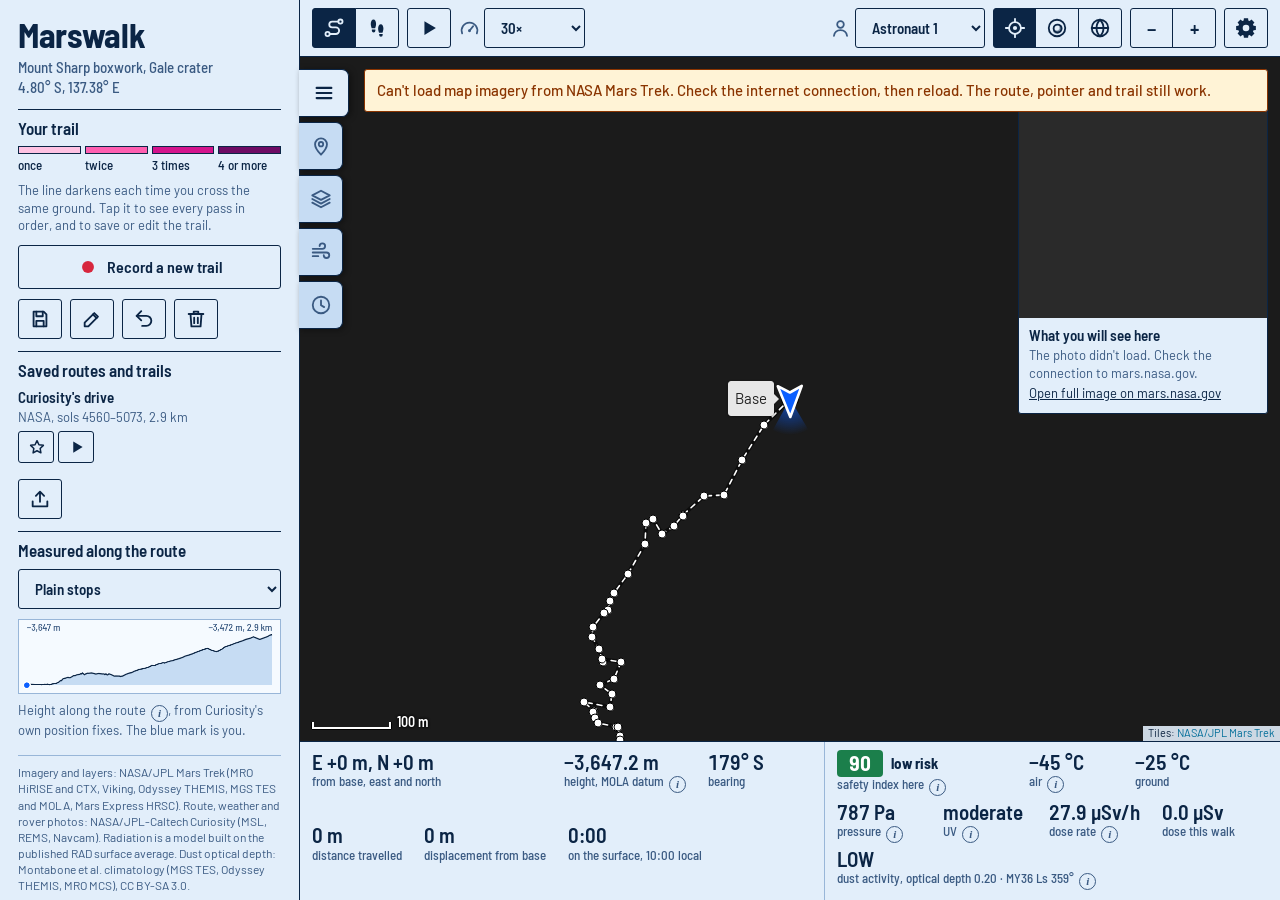
==== commit 6ee29c80: "Version 1.5" ====
--- a/index.html
+++ b/index.html
@@ -21,7 +21,71 @@
       <p>Mount Sharp boxwork, Gale crater<br>4.80° S, 137.38° E</p>
     </header>
 
-    <!-- The four parts of this column: data-tab says which button at the bottom shows each one (app.js, setTab) -->
+    <!-- The five parts of this column: data-tab says which tab on the column's edge shows each one (app.js, setTab) -->
+
+    <!-- Markers and routes: filled in and wired up by nav-ui.js from markers.js, router.js and terrain.js -->
+    <section id="nav-route" class="navsec" data-tab="nav" hidden>
+      <h2>Find a route <button type="button" class="info" data-info="safetyIndex" aria-label="What does this mean?">i</button></h2>
+      <label for="rt-q" class="mk-lab">Route to</label>
+      <div id="rt-bar" role="search">
+        <span data-icon="search"></span>
+        <input id="rt-q" type="search" autocomplete="off" spellcheck="false" placeholder="Marker, place or lat, lon" aria-label="Route: where to" aria-controls="rt-sug" aria-expanded="false">
+        <button id="rt-pick" type="button" class="ib" aria-pressed="false" aria-label="Pick the destination on the map" data-tip="Pick the destination on the map" data-icon="target"></button>
+      </div>
+      <ul id="rt-sug" role="listbox" aria-label="Destinations" hidden></ul>
+      <p id="rt-msg" role="alert" hidden></p>
+      <div class="row pair">
+        <label class="select"><span>Leave at</span><select id="rt-hour"></select></label>
+        <label class="select"><span>Preferred trail <button type="button" class="info" data-info="preferredTrail" aria-label="What does this mean?">i</button></span><select id="rt-pref"></select></label>
+      </div>
+      <div class="row pair">
+        <label class="select"><span>Dust and season of <button type="button" class="info" data-info="martianYear" aria-label="What does this mean?">i</button></span><select id="rt-my" disabled><option>loading…</option></select></label>
+        <label class="num"><span>Ls <button type="button" class="info" data-info="ls" aria-label="What does this mean?">i</button></span><input id="rt-ls" type="number" min="0" max="359" step="5" value="0" disabled></label>
+      </div>
+      <p id="rt-from" class="note"></p>
+      <ol id="rt-list" aria-label="Routes, safest first"></ol>
+      <div id="rt-notes"></div>
+      <div id="rt-tools" class="row icons" hidden>
+        <button id="rt-again" type="button" class="ib" aria-label="Work the routes out again from where the walker is now" data-tip="Work out again from my position" data-icon="refresh"></button>
+        <button id="rt-clear" type="button" class="ib" aria-label="Clear the routes" data-tip="Clear the routes" data-icon="trash"></button>
+      </div>
+      <p class="note">Type a marker or place name, or tap the target and then the map. Routes are scored for the active walker; a higher safety index is safer. Slope and climb are regional <button type="button" class="info" data-info="regionalSlope" aria-label="What does this mean?">i</button>: mark local hazards with a danger marker.</p>
+    </section>
+
+    <section id="nav-markers" class="navsec" data-tab="nav" hidden>
+      <h2>Your markers</h2>
+      <div class="row icons">
+        <button id="mk-add" type="button" class="ib" aria-pressed="false" aria-label="Add a marker: then tap the map" data-tip="Add a marker: then tap the map" data-icon="plus"></button>
+        <button id="mk-here" type="button" class="ib" aria-label="Mark where the walker is now" data-tip="Mark where the walker is now" data-icon="locate"></button>
+      </div>
+      <p id="mk-hint" class="rec on" role="status" hidden>Tap the map where the marker should go. Any point on the planet works.</p>
+      <form id="mk-form" hidden>
+        <label for="mk-name">Name</label>
+        <input id="mk-name" type="text" maxlength="60" autocomplete="off">
+        <span class="mk-lab" id="mk-icons-lab">Icon</span>
+        <div id="mk-icons" role="radiogroup" aria-labelledby="mk-icons-lab"></div>
+        <input id="mk-file" type="file" accept="image/*" hidden>
+        <p id="mk-role" class="note"></p>
+        <label id="mk-radius-row" class="num" hidden><span>Keep-clear distance, metres</span><input id="mk-radius" type="number" min="5" max="5000" step="5" value="50"></label>
+        <label for="mk-note">Description</label>
+        <textarea id="mk-note" rows="4" maxlength="2000" placeholder="What is here, what to watch for. **bold**, *italic* and - lists work."></textarea>
+        <p id="mk-where" class="note"></p>
+        <div class="row">
+          <button type="submit">Save marker</button>
+          <button id="mk-cancel" type="button">Cancel</button>
+        </div>
+      </form>
+      <p id="mk-msg" class="note" role="status" hidden></p>
+      <ul id="mk-list"></ul>
+    </section>
+
+    <section id="nav-filter" class="navsec" data-tab="nav" hidden>
+      <h2>Show on the map</h2>
+      <div id="mk-filter"></div>
+      <div class="row"><button id="mk-all" type="button">Show everything</button></div>
+      <p class="note">Everything is shown until you untick it. The eye beside a marker in the list above hides that one marker.</p>
+    </section>
+
     <section data-tab="overlay" hidden>
       <h2>Data over the photo map</h2>
       <div id="layer-list" role="radiogroup" aria-label="Data layer"></div>
@@ -81,7 +145,7 @@
         <p id="dust-when" class="note"></p>
         <div class="row">
           <button id="dust-prev" type="button" aria-label="Previous observation">◀</button>
-          <button id="dust-play" type="button" aria-pressed="false">Play</button>
+          <button id="dust-play" type="button" class="ib" aria-pressed="false" aria-label="Play" data-tip="Play" data-icon="play"></button>
           <button id="dust-next" type="button" aria-label="Next observation">▶</button>
           <label class="select"><span class="sr">Animation speed</span>
             <select id="dust-fps"><option value="2">Slow</option><option value="4" selected>Normal</option><option value="10">Fast</option></select>
@@ -94,7 +158,8 @@
       </div>
     </section>
 
-    <section data-tab="menu">
+    <!-- The trail and the saved trails show in two parts of the column: Menu, and Markers and routes -->
+    <section id="trail-sec" data-tab="menu nav">
       <h2>Your trail</h2>
       <ul class="trail-key" aria-label="Trail colour by number of passes">
         <li><i style="background:var(--t1)"></i>once</li>
@@ -102,10 +167,16 @@
         <li><i style="background:var(--t3)"></i>3 times</li>
         <li><i style="background:var(--t4)"></i>4 or more</li>
       </ul>
-      <p class="note">The line darkens each time you cross the same ground. Tap it to see every pass in order.</p>
+      <p class="note">The line darkens each time you cross the same ground. Tap it to see every pass in order, and to save or edit the trail.</p>
       <p id="rec-status" class="rec" role="status" hidden></p>
       <div class="row">
-        <button id="btn-rec" type="button" aria-pressed="false">Record a new trail</button>
+        <button id="btn-rec" type="button" class="lb" aria-pressed="false" data-icon="record"><span>Record a new trail</span></button>
+      </div>
+      <div class="row icons">
+        <button id="btn-save-now" type="button" class="ib" aria-label="Save the trail walked so far" data-tip="Save the trail walked so far" data-icon="save"></button>
+        <button id="btn-edit" type="button" class="ib" aria-label="Edit the trail walked so far" data-tip="Edit the trail walked so far" data-icon="edit"></button>
+        <button id="btn-back" type="button" class="ib" aria-pressed="false" aria-label="Show way back" data-tip="Show way back" data-icon="wayback"></button>
+        <button id="btn-clear" type="button" class="ib" aria-label="Clear trail" data-tip="Clear trail" data-icon="trash"></button>
       </div>
       <form id="save-form" hidden>
         <label for="save-name">Name this trail</label>
@@ -115,18 +186,14 @@
           <button id="btn-discard" type="button">Don't save</button>
         </div>
       </form>
-      <div class="row">
-        <button id="btn-back" type="button" aria-pressed="false">Show way back</button>
-        <button id="btn-clear" type="button">Clear trail</button>
-      </div>
-    </section>
-
-    <section data-tab="menu">
+    </section>
+
+    <section id="saved-sec" data-tab="menu nav">
       <h2>Saved routes and trails</h2>
       <ul id="saved"></ul>
       <p id="store-msg" class="note" role="status" hidden></p>
-      <div class="row">
-        <button id="btn-import" type="button">Import a trail file</button>
+      <div class="row icons">
+        <button id="btn-import" type="button" class="ib" aria-label="Import a trail file" data-tip="Import a trail file" data-icon="upload"></button>
       </div>
       <input id="import-file" type="file" accept=".json,application/json" hidden>
     </section>
@@ -145,24 +212,16 @@
       <p>Imagery and layers: NASA/JPL Mars Trek (MRO HiRISE and CTX, Viking, Odyssey THEMIS, MGS TES and MOLA, Mars Express HRSC). Route, weather and rover photos: NASA/JPL-Caltech Curiosity (MSL, REMS, Navcam). Radiation is a model built on the published RAD surface average. Dust optical depth: Montabone et al. climatology (MGS TES, Odyssey THEMIS, MRO MCS), CC BY-SA 3.0.</p>
     </footer>
 
-    <!-- Bottom of the column: which part is shown -->
-    <nav id="tabs" aria-label="Panel sections">
-      <button type="button" data-tab-btn="menu" aria-pressed="true">Menu</button>
-      <button type="button" data-tab-btn="overlay" aria-pressed="false">Map Overlay</button>
-      <button type="button" data-tab-btn="dust" aria-pressed="false">Dust Storm</button>
-      <button type="button" data-tab-btn="time" aria-pressed="false">Timeline</button>
-    </nav>
   </aside>
 
   <!-- ============ top bar: who moves the pointer, and the view ============ -->
   <div id="bar" role="toolbar" aria-label="Movement and view">
-    <button id="btn-collar" type="button" class="only-narrow" aria-controls="collar" aria-expanded="false">Menu</button>
     <div class="seg" role="group" aria-label="Who moves the pointer">
-      <button id="mode-replay" type="button" aria-pressed="true">Replay Curiosity's drive</button>
-      <button id="mode-manual" type="button" aria-pressed="false">Walk it yourself</button>
-    </div>
-    <button id="btn-play" type="button">Start</button>
-    <label class="select inline plan"><span>Speed</span>
+      <button id="mode-replay" type="button" class="ib" aria-pressed="true" aria-label="Replay Curiosity's drive" data-tip="Replay Curiosity's drive" data-icon="route"></button>
+      <button id="mode-manual" type="button" class="ib" aria-pressed="false" aria-label="Walk it yourself" data-tip="Walk it yourself" data-icon="walk"></button>
+    </div>
+    <button id="btn-play" type="button" class="ib" aria-label="Start" data-tip="Start" data-icon="play"></button>
+    <label class="select inline ico-label" data-tip="Speed"><span data-icon="speed"></span><span class="sr">Speed</span>
       <select id="speed">
         <option value="1">Real time</option>
         <option value="10">10×</option>
@@ -171,29 +230,42 @@
       </select>
     </label>
     <span class="spacer"></span>
-    <label class="select inline plan"><span>Walker</span><select id="walker"></select></label>
-    <button id="btn-settings" type="button" aria-expanded="false" aria-controls="settings">Settings</button>
-    <button id="btn-follow" type="button" aria-pressed="true">Follow me</button>
-    <div class="seg plan" role="group" aria-label="Map scale">
-      <button id="z-walk" type="button">Walk</button>
-      <button id="z-crater" type="button">Crater</button>
-      <button id="z-planet" type="button">Planet</button>
+    <label class="select inline ico-label" data-tip="Walker"><span data-icon="person"></span><span class="sr">Walker</span><select id="walker"></select></label>
+    <!-- Map scale. Walk also keeps the walker in view (it is pressed while the map follows them); dragging the map stops that. -->
+    <div class="seg" role="group" aria-label="Map scale">
+      <button id="z-walk" type="button" class="ib" aria-pressed="true" aria-label="Walk scale, following the walker" data-tip="Walk scale: follow the walker" data-icon="locate"></button>
+      <button id="z-crater" type="button" class="ib" aria-label="Crater scale" data-tip="Crater scale" data-icon="crater"></button>
+      <button id="z-planet" type="button" class="ib" aria-label="Planet scale" data-tip="Planet scale" data-icon="globe"></button>
     </div>
     <div class="seg" role="group" aria-label="Zoom">
-      <button id="z-out" type="button" aria-label="Zoom out">−</button>
-      <button id="z-in" type="button" aria-label="Zoom in">+</button>
-    </div>
+      <button id="z-out" type="button" class="ib" aria-label="Zoom out" data-tip="Zoom out">−</button>
+      <button id="z-in" type="button" class="ib" aria-label="Zoom in" data-tip="Zoom in">+</button>
+    </div>
+    <button id="btn-settings" class="ib" type="button" aria-haspopup="dialog" aria-expanded="false" aria-controls="settings" aria-label="Settings" data-tip="Settings"><svg viewBox="0 0 24 24" aria-hidden="true" focusable="false"><path fill="currentColor" fill-rule="evenodd" d="M20.22 9.46 L22.76 9.71 L22.76 14.29 L20.22 14.54 L19.61 16.01 L21.23 17.99 L17.99 21.23 L16.01 19.61 L14.54 20.22 L14.29 22.76 L9.71 22.76 L9.46 20.22 L7.99 19.61 L6.01 21.23 L2.77 17.99 L4.39 16.01 L3.78 14.54 L1.24 14.29 L1.24 9.71 L3.78 9.46 L4.39 7.99 L2.77 6.01 L6.01 2.77 L7.99 4.39 L9.46 3.78 L9.71 1.24 L14.29 1.24 L14.54 3.78 L16.01 4.39 L17.99 2.77 L21.23 6.01 L19.61 7.99 Z M15.6 12 A3.6 3.6 0 1 0 8.4 12 A3.6 3.6 0 1 0 15.6 12 Z"/></svg></button>
   </div>
 
   <!-- ============ the map ============ -->
   <main id="stage">
     <div id="map" aria-label="Map of the walk"></div>
-    <!-- Tab on the legend column's edge: folds the column away (wide screens, Planner and Robot displays) -->
-    <button id="collar-tab" type="button" aria-controls="collar" aria-expanded="true" aria-label="Hide panel" title="Hide panel">
-      <svg viewBox="0 0 10 18" aria-hidden="true"><polyline points="8,2 2,9 8,16" fill="none" stroke="currentColor" stroke-width="2.5" stroke-linecap="round" stroke-linejoin="round"/></svg>
-    </button>
+    <!-- Tabs on the legend column's edge: each shows its part of the column; the open part's tab folds the column away -->
+    <nav id="tabs" aria-label="Panel sections">
+      <button type="button" data-tab-btn="menu" aria-pressed="true" aria-controls="collar" aria-label="Menu: your trail and saved routes" data-tip="Menu" data-tip-side="right" data-icon="menu"></button>
+      <button type="button" data-tab-btn="nav" aria-pressed="false" aria-controls="collar" aria-label="Markers and routes" data-tip="Markers and routes" data-tip-side="right" data-icon="pin"></button>
+      <button type="button" data-tab-btn="overlay" aria-pressed="false" aria-controls="collar" aria-label="Map overlay" data-tip="Map overlay" data-tip-side="right" data-icon="layers"></button>
+      <button type="button" data-tab-btn="dust" aria-pressed="false" aria-controls="collar" aria-label="Dust storm" data-tip="Dust storm" data-tip-side="right" data-icon="dust"></button>
+      <button type="button" data-tab-btn="time" aria-pressed="false" aria-controls="collar" aria-label="Timeline" data-tip="Timeline" data-tip-side="right" data-icon="clock"></button>
+    </nav>
     <div id="banner" role="alert" hidden></div>
     <div id="dust-warn" role="status" hidden></div>
+    <div id="pick-hint" role="status" hidden></div>
+    <div id="safe-alarm" role="alert" hidden></div>
+    <div id="edit-bar" role="toolbar" aria-label="Trail editing" hidden>
+      <p>Editing the trail. Drag a point to move it, tap a point for more, tap the line to add a point.</p>
+      <button id="edit-undo" type="button" class="lb" data-icon="undo" disabled><span>Undo</span></button>
+      <button id="edit-done" type="button" class="lb" data-icon="check"><span>Done</span></button>
+      <button id="edit-cancel" type="button" class="lb" data-icon="close"><span>Cancel</span></button>
+    </div>
+    <div id="hover-read" aria-hidden="true" hidden></div>
     <div id="scale" aria-hidden="true"><i></i><span></span></div>
 
     <figure id="pov" hidden>
@@ -215,73 +287,118 @@
       <p id="pad-hint">W A S D or arrow keys. Tap the map to walk to a spot.</p>
     </div>
 
-    <!-- Settings panel: wired up in settings.js, choices listed in config.js -->
-    <section id="settings" role="dialog" aria-label="Settings" hidden>
-      <header><h2>Settings</h2><button id="settings-close" type="button" aria-label="Close settings">×</button></header>
-
-      <h3>Walker</h3>
-      <label class="select"><span class="sr">Active walker</span><select id="set-walker"></select></label>
-      <div class="row">
-        <input id="set-walker-name" type="text" maxlength="30" autocomplete="off" aria-label="Walker's name">
-        <select id="set-walker-type" aria-label="Kind of walker"><option value="astronaut">Astronaut</option><option value="robot">Robot</option></select>
-      </div>
-      <div class="row">
-        <button id="set-walker-add" type="button">Add a walker</button>
-        <button id="set-walker-remove" type="button">Remove this one</button>
-      </div>
-      <p class="note">Every recorded trail carries its walker's name and kind, and landmark visits are counted per walker.</p>
-
-      <h3>Display</h3>
-      <div id="set-display" class="seg"></div>
-      <p class="note">Planner shows everything. Astronaut keeps a few large readouts for a glance through a visor. Robot gives exact coordinates.</p>
-
-      <h3>App colours</h3>
-      <div id="set-theme" class="seg"></div>
-
-      <h3>Trail</h3>
-      <div id="set-trail-colour" class="sws" role="group" aria-label="Trail colour"></div>
-      <label class="slider"><span>Width</span><input id="set-trail-width" type="range" min="0.5" max="2.5" step="0.25"></label>
-
-      <h3>Pointer</h3>
-      <div id="set-pointer-colour" class="sws" role="group" aria-label="Pointer colour"></div>
-      <label class="slider"><span>Size</span><input id="set-pointer-size" type="range" min="0.7" max="2.2" step="0.1"></label>
-
-      <h3>Moving the pointer</h3>
-      <div id="set-move" class="seg"></div>
-      <p class="note">Keys are W A S D, the arrow keys and the on-screen pad. A tap walks the pointer to the spot you touch.</p>
-
-      <div class="row"><button id="set-reset" type="button">Back to the original look</button></div>
-    </section>
   </main>
 
   <!-- ============ bottom strip: the head-up readouts ============ -->
   <div id="strip" aria-label="Position and conditions">
     <dl id="nav">
-      <div class="plan"><dd id="r-pos">–</dd><dt>from base, east and north</dt></div>
-      <div class="robot"><dd id="r-ll">–</dd><dt>latitude, east longitude</dt></div>
-      <div class="plan"><dd id="r-z">–</dd><dt><span id="r-z-l">height, MOLA datum</span> <button type="button" class="info" data-info="elevation" aria-label="What does this mean?">i</button></dt></div>
-      <div><dd id="r-hdg">–</dd><dt>looking</dt></div>
-      <div><dd id="r-dist">–</dd><dt>walked</dt></div>
-      <div><dd id="r-home">–</dd><dt id="r-home-l">straight back to base</dt></div>
-      <div><dd id="r-time">–</dd><dt id="r-time-l">on the surface</dt></div>
+      <div data-ro="pos"><dd id="r-pos">–</dd><dt>from base, east and north</dt></div>
+      <div data-ro="ll"><dd id="r-ll">–</dd><dt>latitude, east longitude</dt></div>
+      <div data-ro="z"><dd id="r-z">–</dd><dt><span id="r-z-l">height, MOLA datum</span> <button type="button" class="info" data-info="elevation" aria-label="What does this mean?">i</button></dt></div>
+      <div data-ro="hdg"><dd id="r-hdg">–</dd><dt>bearing</dt></div>
+      <div data-ro="dist"><dd id="r-dist">–</dd><dt>distance travelled</dt></div>
+      <div data-ro="home"><dd id="r-home">–</dd><dt id="r-home-l">displacement from base</dt></div>
+      <div data-ro="time"><dd id="r-time">–</dd><dt id="r-time-l">on the surface</dt></div>
     </dl>
     <dl id="env">
-      <div id="probe" hidden>
+      <div id="safe-read" data-ro="safety">
+        <dd id="e-safe"><b id="e-safe-n">–</b><span id="e-safe-w"></span></dd>
+        <dt><span id="e-safe-l">safety index here</span> <button type="button" class="info" data-info="liveSafety" aria-label="What does this mean?">i</button></dt>
+        <ul id="e-safe-f" aria-label="Safety factors"></ul>
+      </div>
+      <div id="probe" data-ro="probe" hidden>
         <dd id="p-val">–</dd>
         <i id="p-bar" aria-hidden="true"><b id="p-tick"></b></i>
         <dt id="p-lab"></dt>
       </div>
-      <div class="plan"><dd id="e-air">–</dd><dt>air <button type="button" class="info" data-info="temperature" aria-label="What does this mean?">i</button></dt></div>
-      <div class="plan"><dd id="e-gnd">–</dd><dt>ground</dt></div>
-      <div class="plan"><dd id="e-p">–</dd><dt>pressure <button type="button" class="info" data-info="pressure" aria-label="What does this mean?">i</button></dt></div>
-      <div class="plan"><dd id="e-uv">–</dd><dt>UV <button type="button" class="info" data-info="uv" aria-label="What does this mean?">i</button></dt></div>
-      <div class="plan"><dd id="e-rad">–</dd><dt>dose rate <button type="button" class="info" data-info="dose" aria-label="What does this mean?">i</button></dt></div>
-      <div><dd id="e-dose">–</dd><dt>dose this walk</dt></div>
-      <div id="dust-read"><dd id="e-dust">…</dd><dt><span id="e-dust-l">dust activity</span> <button type="button" class="info" data-info="activityClass" aria-label="What does this mean?">i</button></dt></div>
-      <p id="e-src" class="note plan"></p>
+      <div data-ro="air"><dd id="e-air">–</dd><dt>air <button type="button" class="info" data-info="temperature" aria-label="What does this mean?">i</button></dt></div>
+      <div data-ro="gnd"><dd id="e-gnd">–</dd><dt>ground</dt></div>
+      <div data-ro="p"><dd id="e-p">–</dd><dt>pressure <button type="button" class="info" data-info="pressure" aria-label="What does this mean?">i</button></dt></div>
+      <div data-ro="uv"><dd id="e-uv">–</dd><dt>UV <button type="button" class="info" data-info="uv" aria-label="What does this mean?">i</button></dt></div>
+      <div data-ro="rad"><dd id="e-rad">–</dd><dt>dose rate <button type="button" class="info" data-info="dose" aria-label="What does this mean?">i</button></dt></div>
+      <div data-ro="dose"><dd id="e-dose">–</dd><dt>dose this walk</dt></div>
+      <div id="dust-read" data-ro="dust"><dd id="e-dust">…</dd><dt><span id="e-dust-l">dust activity</span> <button type="button" class="info" data-info="activityClass" aria-label="What does this mean?">i</button></dt></div>
     </dl>
   </div>
 </div>
+
+<!-- ============ Settings: a full-screen page over the app. Wired up in settings.js, choices listed in config.js ============ -->
+<section id="settings" role="dialog" aria-modal="true" aria-labelledby="settings-title" hidden>
+  <header class="set-head">
+    <h2 id="settings-title"><svg viewBox="0 0 24 24" aria-hidden="true" focusable="false"><path fill="currentColor" fill-rule="evenodd" d="M20.22 9.46 L22.76 9.71 L22.76 14.29 L20.22 14.54 L19.61 16.01 L21.23 17.99 L17.99 21.23 L16.01 19.61 L14.54 20.22 L14.29 22.76 L9.71 22.76 L9.46 20.22 L7.99 19.61 L6.01 21.23 L2.77 17.99 L4.39 16.01 L3.78 14.54 L1.24 14.29 L1.24 9.71 L3.78 9.46 L4.39 7.99 L2.77 6.01 L6.01 2.77 L7.99 4.39 L9.46 3.78 L9.71 1.24 L14.29 1.24 L14.54 3.78 L16.01 4.39 L17.99 2.77 L21.23 6.01 L19.61 7.99 Z M15.6 12 A3.6 3.6 0 1 0 8.4 12 A3.6 3.6 0 1 0 15.6 12 Z"/></svg>Settings</h2>
+    <p class="note">Changes apply straight away and are kept for your next visit.</p>
+    <button id="settings-close" type="button" aria-label="Close settings">Done</button>
+  </header>
+  <div class="set-body">
+    <div class="set-grid">
+
+      <section class="set-card set-wide" aria-labelledby="set-display-h">
+        <h3 id="set-display-h">Display</h3>
+        <p class="note">Tick the readouts you want to see beside the map.</p>
+        <div class="row ro-tools">
+          <button id="set-ro-all" type="button">Show all</button>
+          <button id="set-ro-none" type="button">Hide all</button>
+        </div>
+        <div id="set-readouts"></div>
+        <h4>How the readouts look</h4>
+        <div class="set-pair">
+          <div><span class="set-lab">Units</span><div id="set-units" class="seg" role="group" aria-label="Units"></div></div>
+          <div><span class="set-lab">Layout</span><div id="set-layout" class="seg" role="group" aria-label="Layout of the readouts"></div></div>
+        </div>
+        <p class="note">US units: feet, °F, psi and millirem. The column sits beside the map on wide screens. "Numbers first" swaps the two: the readouts fill the screen in large type and the map becomes a mini-map in the top right corner. On narrow screens the readouts always sit under the map.</p>
+        <div class="set-pair">
+          <div><label class="set-lab" for="set-alarm-at">Sound the safety alarm when the live index is</label><select id="set-alarm-at"></select></div>
+        </div>
+        <div class="ro-list">
+          <label class="check"><input id="set-ro-large" type="checkbox"><span>Large readouts<span class="dsub">Big numbers for a glance through a visor</span></span></label>
+          <label class="check"><input id="set-alarm" type="checkbox"><span>Safety alarm<span class="dsub">Warn when the live safety index falls below the limit, changes quickly, or one factor turns critical</span></span></label>
+          <label class="check"><input id="set-alarm-sound" type="checkbox"><span>Alarm sound<span class="dsub">Three short beeps with the warning</span></span></label>
+          <label class="check"><input id="set-ro-exact" type="checkbox"><span>Exact numbers<span class="dsub">Full precision: distances to two decimals, time in seconds, heading to a tenth of a degree</span></span></label>
+        </div>
+      </section>
+
+      <section class="set-card set-wide" aria-labelledby="set-theme-h">
+        <h3 id="set-theme-h">App colours</h3>
+        <div id="set-theme" role="group" aria-label="App colours"></div>
+        <p class="note">The night themes are easier on the eyes in the dark; Night red keeps them adjusted to it. High contrast is for bright light.</p>
+      </section>
+
+      <section class="set-card" aria-labelledby="set-walker-h">
+        <h3 id="set-walker-h">Walker</h3>
+        <label class="select"><span class="sr">Active walker</span><select id="set-walker"></select></label>
+        <div class="row">
+          <input id="set-walker-name" type="text" maxlength="30" autocomplete="off" aria-label="Walker's name">
+          <select id="set-walker-type" aria-label="Kind of walker"><option value="astronaut">Astronaut</option><option value="robot">Robot</option></select>
+        </div>
+        <div class="row">
+          <button id="set-walker-add" type="button">Add a walker</button>
+          <button id="set-walker-remove" type="button">Remove this one</button>
+        </div>
+        <p class="note">Every recorded trail carries its walker's name and kind, and landmark visits are counted per walker.</p>
+      </section>
+
+      <section class="set-card" aria-labelledby="set-trail-h">
+        <h3 id="set-trail-h">Trail</h3>
+        <div id="set-trail-colour" class="sws" role="group" aria-label="Trail colour"></div>
+        <label class="slider"><span>Width</span><input id="set-trail-width" type="range" min="0.5" max="2.5" step="0.25"></label>
+      </section>
+
+      <section class="set-card" aria-labelledby="set-pointer-h">
+        <h3 id="set-pointer-h">Pointer</h3>
+        <div id="set-pointer-colour" class="sws" role="group" aria-label="Pointer colour"></div>
+        <label class="slider"><span>Size</span><input id="set-pointer-size" type="range" min="0.7" max="2.2" step="0.1"></label>
+      </section>
+
+      <section class="set-card" aria-labelledby="set-move-h">
+        <h3 id="set-move-h">Moving the pointer</h3>
+        <div id="set-move" class="seg"></div>
+        <p class="note">Keys are W A S D, the arrow keys and the on-screen pad. A tap walks the pointer to the spot you touch.</p>
+      </section>
+
+    </div>
+    <div class="row set-foot"><button id="set-reset" type="button">Back to the original look</button></div>
+  </div>
+</section>
 
 <!-- One small pop-up shared by every (i) button; the texts are GLOSSARY in config.js -->
 <div id="info-pop" role="dialog" aria-label="Explanation" hidden></div>
@@ -294,11 +411,20 @@
 <script src="tiles.js"></script>
 <script src="trail.js"></script>
 <script src="store.js"></script>
+<script src="markers.js"></script>
 <script src="landmarks.js"></script>
+<script src="ui.js"></script>
 <script src="settings.js"></script>
 <script src="app.js"></script>
+<script src="trail-edit.js"></script>
 <script src="dust-data.js"></script>
+<!-- Precomputed dust baselines, made by build_dust_baselines.js. Optional: without it the page works them out itself (slower). -->
+<script src="dust-baselines.js"></script>
 <script src="dust.js"></script>
 <script src="dust-ui.js"></script>
+<script src="terrain-data.js"></script>
+<script src="terrain.js"></script>
+<script src="router.js"></script>
+<script src="nav-ui.js"></script>
 </body>
 </html>
--- a/leaflet.css
+++ b/leaflet.css
@@ -0,0 +1,661 @@
+/* required styles */
+
+.leaflet-pane,
+.leaflet-tile,
+.leaflet-marker-icon,
+.leaflet-marker-shadow,
+.leaflet-tile-container,
+.leaflet-pane > svg,
+.leaflet-pane > canvas,
+.leaflet-zoom-box,
+.leaflet-image-layer,
+.leaflet-layer {
+	position: absolute;
+	left: 0;
+	top: 0;
+	}
+.leaflet-container {
+	overflow: hidden;
+	}
+.leaflet-tile,
+.leaflet-marker-icon,
+.leaflet-marker-shadow {
+	-webkit-user-select: none;
+	   -moz-user-select: none;
+	        user-select: none;
+	  -webkit-user-drag: none;
+	}
+/* Prevents IE11 from highlighting tiles in blue */
+.leaflet-tile::selection {
+	background: transparent;
+}
+/* Safari renders non-retina tile on retina better with this, but Chrome is worse */
+.leaflet-safari .leaflet-tile {
+	image-rendering: -webkit-optimize-contrast;
+	}
+/* hack that prevents hw layers "stretching" when loading new tiles */
+.leaflet-safari .leaflet-tile-container {
+	width: 1600px;
+	height: 1600px;
+	-webkit-transform-origin: 0 0;
+	}
+.leaflet-marker-icon,
+.leaflet-marker-shadow {
+	display: block;
+	}
+/* .leaflet-container svg: reset svg max-width decleration shipped in Joomla! (joomla.org) 3.x */
+/* .leaflet-container img: map is broken in FF if you have max-width: 100% on tiles */
+.leaflet-container .leaflet-overlay-pane svg {
+	max-width: none !important;
+	max-height: none !important;
+	}
+.leaflet-container .leaflet-marker-pane img,
+.leaflet-container .leaflet-shadow-pane img,
+.leaflet-container .leaflet-tile-pane img,
+.leaflet-container img.leaflet-image-layer,
+.leaflet-container .leaflet-tile {
+	max-width: none !important;
+	max-height: none !important;
+	width: auto;
+	padding: 0;
+	}
+
+.leaflet-container img.leaflet-tile {
+	/* See: https://bugs.chromium.org/p/chromium/issues/detail?id=600120 */
+	mix-blend-mode: plus-lighter;
+}
+
+.leaflet-container.leaflet-touch-zoom {
+	-ms-touch-action: pan-x pan-y;
+	touch-action: pan-x pan-y;
+	}
+.leaflet-container.leaflet-touch-drag {
+	-ms-touch-action: pinch-zoom;
+	/* Fallback for FF which doesn't support pinch-zoom */
+	touch-action: none;
+	touch-action: pinch-zoom;
+}
+.leaflet-container.leaflet-touch-drag.leaflet-touch-zoom {
+	-ms-touch-action: none;
+	touch-action: none;
+}
+.leaflet-container {
+	-webkit-tap-highlight-color: transparent;
+}
+.leaflet-container a {
+	-webkit-tap-highlight-color: rgba(51, 181, 229, 0.4);
+}
+.leaflet-tile {
+	filter: inherit;
+	visibility: hidden;
+	}
+.leaflet-tile-loaded {
+	visibility: inherit;
+	}
+.leaflet-zoom-box {
+	width: 0;
+	height: 0;
+	-moz-box-sizing: border-box;
+	     box-sizing: border-box;
+	z-index: 800;
+	}
+/* workaround for https://bugzilla.mozilla.org/show_bug.cgi?id=888319 */
+.leaflet-overlay-pane svg {
+	-moz-user-select: none;
+	}
+
+.leaflet-pane         { z-index: 400; }
+
+.leaflet-tile-pane    { z-index: 200; }
+.leaflet-overlay-pane { z-index: 400; }
+.leaflet-shadow-pane  { z-index: 500; }
+.leaflet-marker-pane  { z-index: 600; }
+.leaflet-tooltip-pane   { z-index: 650; }
+.leaflet-popup-pane   { z-index: 700; }
+
+.leaflet-map-pane canvas { z-index: 100; }
+.leaflet-map-pane svg    { z-index: 200; }
+
+.leaflet-vml-shape {
+	width: 1px;
+	height: 1px;
+	}
+.lvml {
+	behavior: url(#default#VML);
+	display: inline-block;
+	position: absolute;
+	}
+
+
+/* control positioning */
+
+.leaflet-control {
+	position: relative;
+	z-index: 800;
+	pointer-events: visiblePainted; /* IE 9-10 doesn't have auto */
+	pointer-events: auto;
+	}
+.leaflet-top,
+.leaflet-bottom {
+	position: absolute;
+	z-index: 1000;
+	pointer-events: none;
+	}
+.leaflet-top {
+	top: 0;
+	}
+.leaflet-right {
+	right: 0;
+	}
+.leaflet-bottom {
+	bottom: 0;
+	}
+.leaflet-left {
+	left: 0;
+	}
+.leaflet-control {
+	float: left;
+	clear: both;
+	}
+.leaflet-right .leaflet-control {
+	float: right;
+	}
+.leaflet-top .leaflet-control {
+	margin-top: 10px;
+	}
+.leaflet-bottom .leaflet-control {
+	margin-bottom: 10px;
+	}
+.leaflet-left .leaflet-control {
+	margin-left: 10px;
+	}
+.leaflet-right .leaflet-control {
+	margin-right: 10px;
+	}
+
+
+/* zoom and fade animations */
+
+.leaflet-fade-anim .leaflet-popup {
+	opacity: 0;
+	-webkit-transition: opacity 0.2s linear;
+	   -moz-transition: opacity 0.2s linear;
+	        transition: opacity 0.2s linear;
+	}
+.leaflet-fade-anim .leaflet-map-pane .leaflet-popup {
+	opacity: 1;
+	}
+.leaflet-zoom-animated {
+	-webkit-transform-origin: 0 0;
+	    -ms-transform-origin: 0 0;
+	        transform-origin: 0 0;
+	}
+svg.leaflet-zoom-animated {
+	will-change: transform;
+}
+
+.leaflet-zoom-anim .leaflet-zoom-animated {
+	-webkit-transition: -webkit-transform 0.25s cubic-bezier(0,0,0.25,1);
+	   -moz-transition:    -moz-transform 0.25s cubic-bezier(0,0,0.25,1);
+	        transition:         transform 0.25s cubic-bezier(0,0,0.25,1);
+	}
+.leaflet-zoom-anim .leaflet-tile,
+.leaflet-pan-anim .leaflet-tile {
+	-webkit-transition: none;
+	   -moz-transition: none;
+	        transition: none;
+	}
+
+.leaflet-zoom-anim .leaflet-zoom-hide {
+	visibility: hidden;
+	}
+
+
+/* cursors */
+
+.leaflet-interactive {
+	cursor: pointer;
+	}
+.leaflet-grab {
+	cursor: -webkit-grab;
+	cursor:    -moz-grab;
+	cursor:         grab;
+	}
+.leaflet-crosshair,
+.leaflet-crosshair .leaflet-interactive {
+	cursor: crosshair;
+	}
+.leaflet-popup-pane,
+.leaflet-control {
+	cursor: auto;
+	}
+.leaflet-dragging .leaflet-grab,
+.leaflet-dragging .leaflet-grab .leaflet-interactive,
+.leaflet-dragging .leaflet-marker-draggable {
+	cursor: move;
+	cursor: -webkit-grabbing;
+	cursor:    -moz-grabbing;
+	cursor:         grabbing;
+	}
+
+/* marker & overlays interactivity */
+.leaflet-marker-icon,
+.leaflet-marker-shadow,
+.leaflet-image-layer,
+.leaflet-pane > svg path,
+.leaflet-tile-container {
+	pointer-events: none;
+	}
+
+.leaflet-marker-icon.leaflet-interactive,
+.leaflet-image-layer.leaflet-interactive,
+.leaflet-pane > svg path.leaflet-interactive,
+svg.leaflet-image-layer.leaflet-interactive path {
+	pointer-events: visiblePainted; /* IE 9-10 doesn't have auto */
+	pointer-events: auto;
+	}
+
+/* visual tweaks */
+
+.leaflet-container {
+	background: #ddd;
+	outline-offset: 1px;
+	}
+.leaflet-container a {
+	color: #0078A8;
+	}
+.leaflet-zoom-box {
+	border: 2px dotted #38f;
+	background: rgba(255,255,255,0.5);
+	}
+
+
+/* general typography */
+.leaflet-container {
+	font-family: "Helvetica Neue", Arial, Helvetica, sans-serif;
+	font-size: 12px;
+	font-size: 0.75rem;
+	line-height: 1.5;
+	}
+
+
+/* general toolbar styles */
+
+.leaflet-bar {
+	box-shadow: 0 1px 5px rgba(0,0,0,0.65);
+	border-radius: 4px;
+	}
+.leaflet-bar a {
+	background-color: #fff;
+	border-bottom: 1px solid #ccc;
+	width: 26px;
+	height: 26px;
+	line-height: 26px;
+	display: block;
+	text-align: center;
+	text-decoration: none;
+	color: black;
+	}
+.leaflet-bar a,
+.leaflet-control-layers-toggle {
+	background-position: 50% 50%;
+	background-repeat: no-repeat;
+	display: block;
+	}
+.leaflet-bar a:hover,
+.leaflet-bar a:focus {
+	background-color: #f4f4f4;
+	}
+.leaflet-bar a:first-child {
+	border-top-left-radius: 4px;
+	border-top-right-radius: 4px;
+	}
+.leaflet-bar a:last-child {
+	border-bottom-left-radius: 4px;
+	border-bottom-right-radius: 4px;
+	border-bottom: none;
+	}
+.leaflet-bar a.leaflet-disabled {
+	cursor: default;
+	background-color: #f4f4f4;
+	color: #bbb;
+	}
+
+.leaflet-touch .leaflet-bar a {
+	width: 30px;
+	height: 30px;
+	line-height: 30px;
+	}
+.leaflet-touch .leaflet-bar a:first-child {
+	border-top-left-radius: 2px;
+	border-top-right-radius: 2px;
+	}
+.leaflet-touch .leaflet-bar a:last-child {
+	border-bottom-left-radius: 2px;
+	border-bottom-right-radius: 2px;
+	}
+
+/* zoom control */
+
+.leaflet-control-zoom-in,
+.leaflet-control-zoom-out {
+	font: bold 18px 'Lucida Console', Monaco, monospace;
+	text-indent: 1px;
+	}
+
+.leaflet-touch .leaflet-control-zoom-in, .leaflet-touch .leaflet-control-zoom-out  {
+	font-size: 22px;
+	}
+
+
+/* layers control */
+
+.leaflet-control-layers {
+	box-shadow: 0 1px 5px rgba(0,0,0,0.4);
+	background: #fff;
+	border-radius: 5px;
+	}
+.leaflet-control-layers-toggle {
+	background-image: url(images/layers.png);
+	width: 36px;
+	height: 36px;
+	}
+.leaflet-retina .leaflet-control-layers-toggle {
+	background-image: url(images/layers-2x.png);
+	background-size: 26px 26px;
+	}
+.leaflet-touch .leaflet-control-layers-toggle {
+	width: 44px;
+	height: 44px;
+	}
+.leaflet-control-layers .leaflet-control-layers-list,
+.leaflet-control-layers-expanded .leaflet-control-layers-toggle {
+	display: none;
+	}
+.leaflet-control-layers-expanded .leaflet-control-layers-list {
+	display: block;
+	position: relative;
+	}
+.leaflet-control-layers-expanded {
+	padding: 6px 10px 6px 6px;
+	color: #333;
+	background: #fff;
+	}
+.leaflet-control-layers-scrollbar {
+	overflow-y: scroll;
+	overflow-x: hidden;
+	padding-right: 5px;
+	}
+.leaflet-control-layers-selector {
+	margin-top: 2px;
+	position: relative;
+	top: 1px;
+	}
+.leaflet-control-layers label {
+	display: block;
+	font-size: 13px;
+	font-size: 1.08333em;
+	}
+.leaflet-control-layers-separator {
+	height: 0;
+	border-top: 1px solid #ddd;
+	margin: 5px -10px 5px -6px;
+	}
+
+/* Default icon URLs */
+.leaflet-default-icon-path { /* used only in path-guessing heuristic, see L.Icon.Default */
+	background-image: url(images/marker-icon.png);
+	}
+
+
+/* attribution and scale controls */
+
+.leaflet-container .leaflet-control-attribution {
+	background: #fff;
+	background: rgba(255, 255, 255, 0.8);
+	margin: 0;
+	}
+.leaflet-control-attribution,
+.leaflet-control-scale-line {
+	padding: 0 5px;
+	color: #333;
+	line-height: 1.4;
+	}
+.leaflet-control-attribution a {
+	text-decoration: none;
+	}
+.leaflet-control-attribution a:hover,
+.leaflet-control-attribution a:focus {
+	text-decoration: underline;
+	}
+.leaflet-attribution-flag {
+	display: inline !important;
+	vertical-align: baseline !important;
+	width: 1em;
+	height: 0.6669em;
+	}
+.leaflet-left .leaflet-control-scale {
+	margin-left: 5px;
+	}
+.leaflet-bottom .leaflet-control-scale {
+	margin-bottom: 5px;
+	}
+.leaflet-control-scale-line {
+	border: 2px solid #777;
+	border-top: none;
+	line-height: 1.1;
+	padding: 2px 5px 1px;
+	white-space: nowrap;
+	-moz-box-sizing: border-box;
+	     box-sizing: border-box;
+	background: rgba(255, 255, 255, 0.8);
+	text-shadow: 1px 1px #fff;
+	}
+.leaflet-control-scale-line:not(:first-child) {
+	border-top: 2px solid #777;
+	border-bottom: none;
+	margin-top: -2px;
+	}
+.leaflet-control-scale-line:not(:first-child):not(:last-child) {
+	border-bottom: 2px solid #777;
+	}
+
+.leaflet-touch .leaflet-control-attribution,
+.leaflet-touch .leaflet-control-layers,
+.leaflet-touch .leaflet-bar {
+	box-shadow: none;
+	}
+.leaflet-touch .leaflet-control-layers,
+.leaflet-touch .leaflet-bar {
+	border: 2px solid rgba(0,0,0,0.2);
+	background-clip: padding-box;
+	}
+
+
+/* popup */
+
+.leaflet-popup {
+	position: absolute;
+	text-align: center;
+	margin-bottom: 20px;
+	}
+.leaflet-popup-content-wrapper {
+	padding: 1px;
+	text-align: left;
+	border-radius: 12px;
+	}
+.leaflet-popup-content {
+	margin: 13px 24px 13px 20px;
+	line-height: 1.3;
+	font-size: 13px;
+	font-size: 1.08333em;
+	min-height: 1px;
+	}
+.leaflet-popup-content p {
+	margin: 17px 0;
+	margin: 1.3em 0;
+	}
+.leaflet-popup-tip-container {
+	width: 40px;
+	height: 20px;
+	position: absolute;
+	left: 50%;
+	margin-top: -1px;
+	margin-left: -20px;
+	overflow: hidden;
+	pointer-events: none;
+	}
+.leaflet-popup-tip {
+	width: 17px;
+	height: 17px;
+	padding: 1px;
+
+	margin: -10px auto 0;
+	pointer-events: auto;
+
+	-webkit-transform: rotate(45deg);
+	   -moz-transform: rotate(45deg);
+	    -ms-transform: rotate(45deg);
+	        transform: rotate(45deg);
+	}
+.leaflet-popup-content-wrapper,
+.leaflet-popup-tip {
+	background: white;
+	color: #333;
+	box-shadow: 0 3px 14px rgba(0,0,0,0.4);
+	}
+.leaflet-container a.leaflet-popup-close-button {
+	position: absolute;
+	top: 0;
+	right: 0;
+	border: none;
+	text-align: center;
+	width: 24px;
+	height: 24px;
+	font: 16px/24px Tahoma, Verdana, sans-serif;
+	color: #757575;
+	text-decoration: none;
+	background: transparent;
+	}
+.leaflet-container a.leaflet-popup-close-button:hover,
+.leaflet-container a.leaflet-popup-close-button:focus {
+	color: #585858;
+	}
+.leaflet-popup-scrolled {
+	overflow: auto;
+	}
+
+.leaflet-oldie .leaflet-popup-content-wrapper {
+	-ms-zoom: 1;
+	}
+.leaflet-oldie .leaflet-popup-tip {
+	width: 24px;
+	margin: 0 auto;
+
+	-ms-filter: "progid:DXImageTransform.Microsoft.Matrix(M11=0.70710678, M12=0.70710678, M21=-0.70710678, M22=0.70710678)";
+	filter: progid:DXImageTransform.Microsoft.Matrix(M11=0.70710678, M12=0.70710678, M21=-0.70710678, M22=0.70710678);
+	}
+
+.leaflet-oldie .leaflet-control-zoom,
+.leaflet-oldie .leaflet-control-layers,
+.leaflet-oldie .leaflet-popup-content-wrapper,
+.leaflet-oldie .leaflet-popup-tip {
+	border: 1px solid #999;
+	}
+
+
+/* div icon */
+
+.leaflet-div-icon {
+	background: #fff;
+	border: 1px solid #666;
+	}
+
+
+/* Tooltip */
+/* Base styles for the element that has a tooltip */
+.leaflet-tooltip {
+	position: absolute;
+	padding: 6px;
+	background-color: #fff;
+	border: 1px solid #fff;
+	border-radius: 3px;
+	color: #222;
+	white-space: nowrap;
+	-webkit-user-select: none;
+	-moz-user-select: none;
+	-ms-user-select: none;
+	user-select: none;
+	pointer-events: none;
+	box-shadow: 0 1px 3px rgba(0,0,0,0.4);
+	}
+.leaflet-tooltip.leaflet-interactive {
+	cursor: pointer;
+	pointer-events: auto;
+	}
+.leaflet-tooltip-top:before,
+.leaflet-tooltip-bottom:before,
+.leaflet-tooltip-left:before,
+.leaflet-tooltip-right:before {
+	position: absolute;
+	pointer-events: none;
+	border: 6px solid transparent;
+	background: transparent;
+	content: "";
+	}
+
+/* Directions */
+
+.leaflet-tooltip-bottom {
+	margin-top: 6px;
+}
+.leaflet-tooltip-top {
+	margin-top: -6px;
+}
+.leaflet-tooltip-bottom:before,
+.leaflet-tooltip-top:before {
+	left: 50%;
+	margin-left: -6px;
+	}
+.leaflet-tooltip-top:before {
+	bottom: 0;
+	margin-bottom: -12px;
+	border-top-color: #fff;
+	}
+.leaflet-tooltip-bottom:before {
+	top: 0;
+	margin-top: -12px;
+	margin-left: -6px;
+	border-bottom-color: #fff;
+	}
+.leaflet-tooltip-left {
+	margin-left: -6px;
+}
+.leaflet-tooltip-right {
+	margin-left: 6px;
+}
+.leaflet-tooltip-left:before,
+.leaflet-tooltip-right:before {
+	top: 50%;
+	margin-top: -6px;
+	}
+.leaflet-tooltip-left:before {
+	right: 0;
+	margin-right: -12px;
+	border-left-color: #fff;
+	}
+.leaflet-tooltip-right:before {
+	left: 0;
+	margin-left: -12px;
+	border-right-color: #fff;
+	}
+
+/* Printing */
+
+@media print {
+	/* Prevent printers from removing background-images of controls. */
+	.leaflet-control {
+		-webkit-print-color-adjust: exact;
+		print-color-adjust: exact;
+		}
+	}
--- a/style.css
+++ b/style.css
@@ -1,7 +1,8 @@
 /* Marswalk: a printed-map sheet. The photo map is the sheet; the grey collar and
    margins carry the legend, as on a USGS quadrangle. Magenta is the overprint colour
    cartographers use for field revisions, so it marks the walker's own trail. */
-/* Colours. Three themes; Settings switches between them by setting data-theme on <body>.
+/* Colours. Ten themes; Settings switches between them by setting data-theme on <body>. Each block also
+   applies to [data-theme-preview], the little sample tiles in Settings > App colours.
    Mars is brown and grey, so the default frame is blue: it never blends into the map. */
 :root {
   --t1: #FFC2E2; --t2: #FF5FB0; --t3: #D4148C; --t4: #6E0A63;      /* trail shades, set from Settings */
@@ -9,19 +10,52 @@
   --label: "Barlow Semi Condensed", "Arial Narrow", "Helvetica Neue", Arial, sans-serif;
   --body: "Barlow", "Helvetica Neue", Arial, sans-serif;
 }
-body, body[data-theme="blue"] {
+body, body[data-theme="blue"], [data-theme-preview="blue"] {
   --paper: #E2EEFA; --paper-2: #C6DCF3; --field: #F5FAFF; --rule: #98B6D8;
   --ink: #0B2545; --ink-2: #3A5A82; --me: #0B5FFF; --warn: #8A3400;
 }
-body[data-theme="night"] {
+body[data-theme="night"], [data-theme-preview="night"] {
   --paper: #0B2545; --paper-2: #17396B; --field: #06182F; --rule: #35598C;
   --ink: #EAF3FC; --ink-2: #A9C6E4; --me: #8DBBFF; --warn: #FFC078;
 }
-body[data-theme="grey"] {
+body[data-theme="grey"], [data-theme-preview="grey"] {
   --paper: #E7EAEA; --paper-2: #D6DCDD; --field: #FFFFFF; --rule: #AEB8BC;
   --ink: #14202B; --ink-2: #44535E; --me: #0B5FFF; --warn: #9A3B00;
 }
+body[data-theme="sand"], [data-theme-preview="sand"] {
+  --paper: #F3E9DA; --paper-2: #E6D3B8; --field: #FFF9F0; --rule: #C9AE88;
+  --ink: #3B2412; --ink-2: #6E4B2D; --me: #0B5FFF; --warn: #8A3400;
+}
+body[data-theme="green"], [data-theme-preview="green"] {
+  --paper: #E3F1E6; --paper-2: #C7E2CD; --field: #F6FBF7; --rule: #94C2A0;
+  --ink: #0F2E1B; --ink-2: #3A6249; --me: #0B5FFF; --warn: #8A3400;
+}
+body[data-theme="violet"], [data-theme-preview="violet"] {
+  --paper: #ECE6F7; --paper-2: #D8CCF0; --field: #F8F5FD; --rule: #AE9BD6;
+  --ink: #24133F; --ink-2: #55457A; --me: #0B5FFF; --warn: #8A3400;
+}
+body[data-theme="contrast"], [data-theme-preview="contrast"] {   /* bright light, as in direct sun */
+  --paper: #FFFFFF; --paper-2: #E4E4E4; --field: #FFFFFF; --rule: #000000;
+  --ink: #000000; --ink-2: #1F1F1F; --me: #0047FF; --warn: #8A2A00;
+}
+body[data-theme="teal"], [data-theme-preview="teal"] {
+  --paper: #0E2A2E; --paper-2: #164249; --field: #071B1E; --rule: #2F6870;
+  --ink: #E6F5F4; --ink-2: #9CC9C6; --me: #6FD3FF; --warn: #FFC078;
+}
+body[data-theme="black"], [data-theme-preview="black"] {
+  --paper: #0E0F11; --paper-2: #23262B; --field: #000000; --rule: #3A3F47;
+  --ink: #F2F4F7; --ink-2: #A8B0BB; --me: #7FB2FF; --warn: #FFB25E;
+}
+body[data-theme="red"], [data-theme-preview="red"] {        /* red on black keeps eyes adjusted to the dark */
+  --paper: #140505; --paper-2: #2A0B0B; --field: #0A0202; --rule: #5A1A1A;
+  --ink: #FF6B5B; --ink-2: #C8463A; --me: #FF9A6B; --warn: #FFB25E;
+}
 * { box-sizing: border-box; }
+/* Theme change: colours glide to the new theme. Only for the moment of the change, so hovers stay quick;
+   the map itself is left out, because Leaflet animates its tiles and zoom with transitions of its own. */
+html.theme-fade, html.theme-fade :not(.leaflet-container *):not(.leaflet-container) {
+  transition: background-color .5s ease, color .5s ease, border-color .5s ease, outline-color .5s ease, fill .5s ease, stroke .5s ease, box-shadow .5s ease !important;
+}
 html, body { height: 100%; margin: 0; }
 body { font: 400 15px/1.4 var(--body); color: var(--ink); background: var(--paper); }
 [hidden] { display: none !important; }
@@ -101,7 +135,7 @@
 .me svg { display: block; overflow: visible; color: var(--me-colour); transform: scale(var(--me-scale)); transform-origin: 36px 36px; }
 .me-arrow { stroke: var(--me-edge); }
 
-#banner { position: absolute; left: 12px; right: 12px; top: 12px; z-index: 900; background: #FFF3D6; color: #8A3400; border: 1.5px solid #8A3400; border-radius: 3px; padding: 10px 12px; font-weight: 500; }
+#banner { position: absolute; left: 64px; right: 12px; top: 12px; z-index: 900; background: #FFF3D6; color: #8A3400; border: 1.5px solid #8A3400; border-radius: 3px; padding: 10px 12px; font-weight: 500; }
 #scale { position: absolute; left: 12px; bottom: 12px; z-index: 800; display: flex; align-items: flex-end; gap: 6px; color: #fff; font: 600 14px/1 var(--label); text-shadow: 0 0 3px #000, 0 0 3px #000; pointer-events: none; }
 #scale i { display: block; height: 7px; border: 2px solid #fff; border-top: 0; box-shadow: 0 1px 0 #000, 1px 0 0 #000, -1px 0 0 #000; }
 
@@ -114,21 +148,20 @@
 #pov-close { position: absolute; right: 6px; top: 6px; min-height: 30px; width: 30px; padding: 0; font-size: 20px; }
 #pov-open { position: absolute; right: 12px; top: 12px; z-index: 790; }
 
-/* Fold-away tab: hangs off the legend column's right edge, halfway down the map. With the column
-   folded away (#app.collar-hidden) it sits against the screen edge and its chevron turns to point out.
-   Where the column is a drawer (narrow screens, Astronaut display) the tab is not used. */
-#collar-tab { position: absolute; left: 0; top: 50%; z-index: 850; transform: translateY(-50%);
-  width: 26px; min-height: 0; height: 76px; padding: 0; display: grid; place-items: center;
-  background: var(--paper); color: var(--ink); border: 1.5px solid var(--ink); border-left: 0; border-radius: 0 6px 6px 0;
-  box-shadow: 2px 0 6px rgba(0, 0, 0, .35); }
-#collar-tab:hover { background: var(--paper-2); }
-#collar-tab svg { width: 10px; height: 18px; transition: transform .2s ease; }
-#app.collar-hidden #collar-tab svg { transform: scaleX(-1); }
+/* Edge tabs: hang off the legend column's right edge, at the top of the map. The open part's tab joins the
+   column (same paper, no border between them). With the column folded away they sit against the screen edge.
+   On narrow screens the column is a drawer and, while it is open, the tabs ride on its edge. */
+#tabs { position: absolute; left: -1.5px; top: 12px; z-index: 850; display: flex; flex-direction: column; gap: 5px; }
+#tabs button { width: 44px; height: 48px; min-height: 0; padding: 0 0 0 2px; display: grid; place-items: center;
+  background: var(--paper-2); color: var(--ink-2); border: 1.5px solid var(--ink); border-left: 0; border-radius: 0 7px 7px 0;
+  box-shadow: 2px 1px 6px rgba(0, 0, 0, .4); }
+#tabs button:hover { background: var(--paper); color: var(--ink); }
+#tabs button[aria-pressed="true"] { width: 50px; background: var(--paper); color: var(--ink); }
+#tabs button[aria-pressed="true"] .ico { stroke-width: 2.4; }
 @media (min-width: 861px) {
-  body:not([data-display="astronaut"]) #app.collar-hidden { grid-template-columns: minmax(0, 1fr); grid-template-areas: "bar" "stage" "strip"; }
-  body:not([data-display="astronaut"]) #app.collar-hidden #collar { display: none; }
-}
-body[data-display="astronaut"] #collar-tab { display: none; }
+  #app.collar-hidden { grid-template-columns: minmax(0, 1fr); grid-template-areas: "bar" "stage" "strip"; }
+  #app.collar-hidden #collar { display: none; }
+}
 /* Close button inside the drawer (shown wherever .only-narrow is) */
 .sheet-title { position: relative; }
 #collar-close { position: absolute; right: -6px; top: -6px; width: 40px; padding: 0; font-size: 22px; }
@@ -155,7 +188,7 @@
   #collar { position: fixed; inset: 0 auto 0 0; width: min(320px, 88vw); z-index: 1200; transform: translateX(-102%); transition: transform .2s ease; }
   #collar.open { transform: none; }
   .only-narrow { display: inline-block; }
-  #collar-tab { display: none; }
+  #app.drawer-open #tabs { position: fixed; left: calc(min(320px, 88vw) - 1.5px); z-index: 1201; }
   #strip { grid-template-columns: minmax(0, 1fr); }
   #strip dl + dl { border-left: 0; border-top: 1px solid var(--rule); }
   #strip dd { font-size: 18px; }
@@ -166,7 +199,7 @@
   #pad button { min-height: 46px; }
   #pad p { display: none; }
 }
-@media (prefers-reduced-motion: reduce) { #collar, #collar-tab svg { transition: none; } }
+@media (prefers-reduced-motion: reduce) { #collar { transition: none; } }
 
 /* ---------- legend tick, layer readout, recording, saved trails ---------- */
 .ramp i, #p-bar { position: relative; }
@@ -202,43 +235,98 @@
 .lmk dt { font: 600 13px/1.35 var(--label); color: var(--ink-2); }
 .lmk dd { margin: 0; }
 
-/* ---------- settings panel ---------- */
-#settings { position: absolute; top: 12px; left: 12px; bottom: 12px; z-index: 1000; width: min(330px, calc(100% - 24px)); overflow-y: auto;
-  background: var(--paper); color: var(--ink); border: 1.5px solid var(--ink); border-radius: 3px; padding: 12px 14px 14px; }
-#settings header { display: flex; justify-content: space-between; align-items: center; }
-#settings h2 { font: 700 22px/1 var(--label); margin: 0; }
-#settings h3 { font: 600 16px/1.2 var(--label); margin: 14px 0 6px; padding-top: 8px; border-top: 1px solid var(--rule); }
-#settings-close { min-height: 34px; width: 34px; padding: 0; font-size: 20px; }
+/* ---------- settings: gear button and full-screen page ---------- */
+#bar { position: relative; z-index: 900; }                       /* lets the gear's label sit over the map */
+#btn-settings { position: relative; }
+#btn-settings svg { width: 22px; height: 22px; display: block; }
+#tip { position: fixed; z-index: 2100; pointer-events: none; max-width: 260px; font: 600 13px/1.25 var(--label); padding: 6px 9px; border-radius: 3px;
+  background: var(--ink); color: var(--paper); box-shadow: 0 2px 8px rgba(0, 0, 0, .3); }
+.ico { width: 22px; height: 22px; display: block; fill: none; stroke: currentColor; stroke-width: 2; stroke-linecap: round; stroke-linejoin: round; }
+.ico .f { fill: currentColor; stroke: none; }
+.ico .rec-dot { fill: #D7263D; }
+button.ib { width: 44px; padding: 0; display: inline-grid; place-items: center; flex: none; font-size: 20px; }
+button.ib.sm { width: 36px; padding: 0; }
+button.ib.sm .ico { width: 18px; height: 18px; }
+.row.icons { justify-content: flex-start; }
+.select.inline.ico-label { gap: 4px; }
+.ico-label > span[data-icon] { display: inline-grid; color: var(--ink-2); }
+.ico-label .ico { width: 21px; height: 21px; }
+
+body.set-open { overflow: hidden; }
+#settings { position: fixed; inset: 0; z-index: 1500; display: flex; flex-direction: column; background: var(--paper); color: var(--ink); }
+#settings .set-head { display: flex; align-items: center; gap: 16px; padding: 12px max(16px, calc((100% - 1120px) / 2)); border-bottom: 1.5px solid var(--ink); background: var(--paper); }
+#settings h2 { display: flex; align-items: center; gap: 10px; font: 700 26px/1 var(--label); margin: 0; }
+#settings h2 svg { width: 26px; height: 26px; }
+#settings .set-head .note { flex: 1; margin: 0; color: var(--ink-2); font-size: 13px; }
+#settings-close { min-width: 96px; }
+#settings .set-body { flex: 1; overflow-y: auto; padding: 20px max(16px, calc((100% - 1120px) / 2)) 28px; }
+#settings .set-grid { display: grid; grid-template-columns: repeat(auto-fill, minmax(300px, 1fr)); gap: 16px; }
+#settings .set-card { border: 1.5px solid var(--ink); border-radius: 3px; padding: 14px 16px 16px; background: var(--field); min-width: 0; }
+#settings .set-wide { grid-column: 1 / -1; }
+#settings h3 { font: 700 19px/1.2 var(--label); margin: 0 0 10px; }
+#settings h4 { font: 600 15px/1.2 var(--label); color: var(--ink-2); margin: 16px 0 6px; padding-top: 10px; border-top: 1px solid var(--rule); }
+#settings .note { font-size: 13px; color: var(--ink-2); margin: 8px 0 0; }
+#settings .set-card > .note:first-of-type { margin-top: 0; }
 #settings .seg { display: flex; }
 #settings .seg button { flex: 1; padding: 0 6px; }
-#settings .row { margin-top: 6px; }
+#settings .row { margin-top: 8px; }
 #settings .row > * { flex: 1; min-width: 0; }
+#settings .ro-tools { max-width: 320px; }
+#settings .ro-list { display: grid; grid-template-columns: repeat(auto-fill, minmax(250px, 1fr)); gap: 4px 10px; }
+#settings .check { grid-template-columns: 20px 1fr; align-items: start; padding: 8px 8px; border: 1px solid var(--rule); background: var(--paper); }
+#settings .check input { margin-top: 1px; }
+#settings .check .dsub { font-weight: 500; }
+#settings .check:has(input:checked) { background: var(--paper); color: var(--ink); border-color: var(--ink); box-shadow: inset 0 0 0 0.5px var(--ink); }
+#settings .check:has(input:checked) .dsub, #settings .check .dsub { color: var(--ink-2); }
+#settings .check:hover { background: var(--paper-2); }
+#settings .set-pair { display: grid; grid-template-columns: repeat(auto-fit, minmax(300px, 1fr)); gap: 10px 20px; }
+#settings .set-lab { display: block; font: 600 13px/1 var(--label); color: var(--ink-2); margin: 2px 0 6px; }
+#settings .set-pair + .note { margin: 8px 0 10px; }
+#set-theme { display: grid; grid-template-columns: repeat(auto-fill, minmax(98px, 1fr)); gap: 10px; }
+#settings #set-theme button { display: grid; gap: 6px; min-height: 0; padding: 6px 6px 8px; text-align: left; font: 600 13px/1.2 var(--label);
+  background: var(--paper); color: var(--ink); }
+#settings #set-theme button:hover { background: var(--paper-2); }
+#settings #set-theme button[aria-pressed="true"] { background: var(--paper-2); color: var(--ink); outline: 3px solid var(--ink); outline-offset: 2px; }
+.tt-prev { display: grid; grid-template-columns: 1fr 14px; grid-template-rows: 6px 1fr; gap: 4px; height: 44px; padding: 6px;
+  background: var(--paper); border: 1px solid var(--rule); border-radius: 2px; }
+.tt-prev i:nth-child(1) { grid-column: 1 / -1; background: var(--ink); border-radius: 1px; width: 70%; }
+.tt-prev i:nth-child(2) { background: var(--paper-2); border: 1px solid var(--ink); border-radius: 1px; }
+.tt-prev i:nth-child(3) { background: var(--me); border-radius: 50%; align-self: end; height: 14px; }
+#settings .set-foot { margin-top: 18px; max-width: 320px; }
 #settings input[type="text"], #settings select { font: 500 15px/1 var(--body); min-height: 40px; padding: 0 8px; border: 1.5px solid var(--ink); border-radius: 3px; background: var(--field); color: var(--ink); }
+@media (max-width: 640px) {
+  #settings .set-head .note { display: none; }
+  #settings .set-head h2 { flex: 1; }
+  #settings .set-grid { grid-template-columns: minmax(0, 1fr); }
+}
 .sws { display: flex; gap: 6px; }
 .sw { flex: 1; min-height: 34px; padding: 0; border-width: 1.5px; }
 .sw[aria-pressed="true"] { outline: 3px solid var(--ink); outline-offset: 2px; }
 button:disabled { opacity: .45; cursor: default; }
 
-/* ---------- display modes (Settings > Display) ----------
-   .plan  = only the planner needs it      .robot = only the robot display shows it */
-.robot { display: none !important; }
-body[data-display="robot"] .robot { display: flex !important; }
+/* ---------- bottom readouts (Settings > Display) ---------- */
+#strip .ro-off, #strip.ro-off { display: none !important; }
+#strip:has(> dl.ro-off) { grid-template-columns: minmax(0, 1fr); }
+#strip dl.ro-off + dl { border-left: 0; border-top: 0; }
 body[data-move="click"] #pad { display: none; }
-
-/* Astronaut: the map and a few large readouts. The legend column becomes a drawer behind "Layers". */
-body[data-display="astronaut"] .plan { display: none !important; }
-body[data-display="astronaut"] #app { grid-template-columns: minmax(0, 1fr); grid-template-areas: "bar" "stage" "strip"; }
-body[data-display="astronaut"] #collar { position: fixed; inset: 0 auto 0 0; width: min(320px, 88vw); z-index: 1200; transform: translateX(-102%); transition: transform .2s ease; }
-body[data-display="astronaut"] #collar.open { transform: none; }
-body[data-display="astronaut"] .only-narrow { display: inline-block; }
-body[data-display="astronaut"] #bar button, body[data-display="astronaut"] #bar select { min-height: 52px; font-size: 18px; padding: 0 16px; }
-body[data-display="astronaut"] #strip { grid-template-columns: minmax(0, 1.3fr) minmax(0, 1fr); }
-body[data-display="astronaut"] #strip dl { gap: 6px 40px; padding: 10px 16px 12px; }
-body[data-display="astronaut"] #strip dd { font-size: 38px; }
-body[data-display="astronaut"] #strip dt { font-size: 16px; }
-body[data-display="astronaut"] #pad { grid-template-columns: repeat(3, 72px); }
-body[data-display="astronaut"] #pad button { min-height: 68px; font-size: 26px; }
-@media (prefers-reduced-motion: reduce) { body[data-display="astronaut"] #collar { transition: none; } }
+body.ro-large #strip dl { gap: 6px 40px; padding: 10px 16px 12px; }
+body.ro-large #strip dd { font-size: 38px; }
+body.ro-large #strip dt { font-size: 16px; }
+body.ro-large #strip button.info { width: 22px; height: 22px; font-size: 14px; }
+body.ro-large #strip #dust-read { max-width: 460px; }
+:root { --col-w: 270px; }
+body.ro-large { --col-w: 380px; }
+@media (min-width: 861px) {
+  body.ro-col:not(.ro-empty) #app { grid-template-columns: 300px minmax(0, 1fr) var(--col-w); grid-template-rows: auto minmax(0, 1fr);
+    grid-template-areas: "collar bar bar" "collar stage strip"; }
+  body.ro-col:not(.ro-empty) #app.collar-hidden { grid-template-columns: minmax(0, 1fr) var(--col-w); grid-template-areas: "bar bar" "stage strip"; }
+  body.ro-col #strip { border-top: 0; border-left: 1.5px solid var(--ink); grid-template-columns: minmax(0, 1fr); align-content: start; overflow-y: auto; min-height: 0; }
+  body.ro-col #strip dl { flex-direction: column; flex-wrap: nowrap; gap: 12px; padding: 12px 14px 14px; }
+  body.ro-col #strip dl + dl { border-left: 0; border-top: 1px solid var(--rule); }
+  body.ro-col #strip dl > div, body.ro-col #strip #nav > div:first-child, body.ro-col #strip #probe, body.ro-col #strip #dust-read { min-width: 0; max-width: none; flex: none; }
+  body.ro-col #strip dd { white-space: normal; }
+  body.ro-col #strip .note { margin-top: 0; }
+}
 
 /* ---------- dust storm activity (js/dust-ui.js) ---------- */
 #collar .dustsec h3 { font: 600 15px/1.2 var(--label); margin: 14px 0 6px; padding-top: 8px; border-top: 1px solid var(--rule); }
@@ -284,16 +372,11 @@
 #dust-warn button { min-height: 28px; padding: 0 8px; margin-left: 4px; font-size: 13px; }
 #strip #dust-read { min-width: 150px; max-width: 300px; }
 #strip #dust-read dt { white-space: normal; }
-body[data-display="astronaut"] #strip #dust-read { max-width: 460px; }
 
 /* ---------- the four parts of the legend column, and the buttons that choose one ---------- */
 #collar { display: flex; flex-direction: column; }
 #collar > * { flex: 0 0 auto; }
-#tabs { position: sticky; bottom: -12px; z-index: 5; margin: auto -18px -12px; display: grid; grid-template-columns: repeat(4, 1fr);
-  background: var(--paper); border-top: 1.5px solid var(--ink); box-shadow: 0 -14px 0 var(--paper); }   /* the shadow keeps a clear gap above the bar */
-#collar > footer, #collar > section:last-of-type { margin-bottom: 26px; }
-#tabs button { min-height: 48px; padding: 2px 4px; border: 0; border-left: 1.5px solid var(--ink); border-radius: 0; font-size: 14px; line-height: 1.1; white-space: normal; }
-#tabs button:first-child { border-left: 0; }
+#collar > *:last-child { margin-bottom: 8px; }
 
 /* ---------- (i) buttons and their pop-up ---------- */
 button.info { display: inline-grid; place-items: center; width: 17px; height: 17px; min-height: 0 !important; padding: 0 !important; flex: none !important; margin: 0 0 0 2px; vertical-align: -2px;
@@ -305,4 +388,262 @@
 #info-pop p { margin: 6px 0 0; }
 #info-pop .basis { color: var(--ink-2); }
 #info-close { position: absolute; right: 6px; top: 6px; width: 26px; min-height: 26px; padding: 0; font-size: 17px; }
-body[data-display="astronaut"] button.info { width: 22px; height: 22px; font-size: 14px; }
+
+/* ---------- markers and routes (js: markers.js, nav-ui.js) ---------- */
+/* On the map: a teardrop badge whose tip is the exact spot, with the marker's name under it. */
+.mk { overflow: visible; }
+.mk-drop { display: block; width: 36px; height: 46px; filter: drop-shadow(0 2px 3px rgba(0, 0, 0, .55)); }
+.mk-art { fill: none; stroke: #fff; stroke-width: 2.2; stroke-linecap: round; stroke-linejoin: round; }
+.mk-art .f { fill: #fff; stroke: none; }
+.mk-drop-img { position: absolute; left: 7px; top: 6px; width: 22px; height: 22px; border-radius: 5px; object-fit: contain; pointer-events: none; }
+.mk-name { position: absolute; left: 18px; top: 46px; transform: translateX(-50%); max-width: 170px; overflow: hidden; text-overflow: ellipsis; white-space: nowrap; pointer-events: none;
+  color: #fff; font: 600 13px/1.2 var(--label); text-shadow: 0 0 3px #000, 0 0 3px #000, 0 1px 3px #000; }
+.mk-draft .mk-drop { animation: mk-bob 1.1s ease-in-out infinite alternate; }
+@keyframes mk-bob { from { transform: translateY(0); } to { transform: translateY(-5px); } }
+@media (prefers-reduced-motion: reduce) { .mk-draft .mk-drop { animation: none; } }
+.mk:focus-visible .mk-drop { outline: 3px solid var(--me); outline-offset: 2px; }
+.leaflet-container.picking, .leaflet-container.picking .leaflet-interactive, .leaflet-container.picking .leaflet-marker-icon { cursor: crosshair; }
+#pick-hint { position: absolute; left: 50%; bottom: 46px; transform: translateX(-50%); z-index: 795; max-width: calc(100% - 24px); background: var(--paper); color: var(--ink);
+  border: 1.5px solid var(--ink); border-left: 8px solid var(--me); border-radius: 3px; padding: 8px 10px; font: 600 16px/1.3 var(--label); box-shadow: 0 2px 8px rgba(0, 0, 0, .4); }
+#pick-hint button { min-height: 32px; padding: 0 10px; margin-left: 8px; }
+.mkp h3 { display: flex; align-items: center; gap: 8px; }
+.mkp h3 .ico, .mk-art-img { width: 22px; height: 22px; flex: none; object-fit: contain; }
+.mkp dl { margin: 6px 0 0; display: grid; grid-template-columns: auto 1fr; gap: 3px 10px; }
+.mkp dt { font: 600 13px/1.35 var(--label); color: var(--ink-2); }
+.mkp dd { margin: 0; }
+.mk-text p { margin: 4px 0 0; color: var(--ink); font-size: 14px; }
+.mk-text ul { margin: 4px 0 0; padding-left: 18px; }
+.mk-text code { font-size: 13px; background: var(--paper-2); padding: 0 3px; border-radius: 2px; }
+.mk-text a { color: var(--ink); }
+.mkp .row { margin-top: 8px; }
+
+/* The panel. */
+#collar .navsec .row.pair > label { flex: 1; min-width: 0; margin-top: 0; font: 500 14px/1.3 var(--label); color: var(--ink-2); }
+#collar .navsec .row.pair select { width: 100%; min-height: 40px; padding: 0 6px; margin-top: 2px; }
+#collar .navsec h2 { font-size: 19px; }
+#nav-route > .mk-lab { display: block; margin-bottom: 4px; font-size: 15px; }
+#rt-bar { display: flex; align-items: center; gap: 6px; border: 1.5px solid var(--ink); border-radius: 3px; background: var(--field); padding-left: 8px; }
+#rt-bar:focus-within { outline: 3px solid var(--me); outline-offset: 2px; }
+#rt-bar > span { display: inline-grid; color: var(--ink-2); }
+#rt-q { flex: 1; min-width: 0; min-height: 46px; border: 0; background: none; color: var(--ink); font: 500 17px/1.2 var(--body); padding: 0 2px; outline: none; }
+#rt-q::placeholder { color: var(--ink-2); opacity: .85; font-size: 15px; }
+#rt-pick { border: 0; border-left: 1.5px solid var(--ink); border-radius: 0 2px 2px 0; min-height: 46px; }
+#rt-sug { list-style: none; margin: 4px 0 0; padding: 0; border: 1.5px solid var(--ink); border-radius: 3px; background: var(--field); max-height: 290px; overflow-y: auto; }
+#rt-sug li { display: grid; grid-template-columns: 30px 1fr; gap: 0 8px; align-items: center; padding: 7px 8px; border-top: 1px solid var(--rule); cursor: pointer; }
+#rt-sug li:first-child { border-top: 0; }
+#rt-sug li:hover, #rt-sug li.on { background: var(--paper-2); }
+#rt-sug li .mk-li-ic { grid-row: 1 / 3; }
+#rt-sug b { font: 600 16px/1.2 var(--label); overflow-wrap: anywhere; }
+#rt-sug li > span:last-child { grid-column: 2; font-size: 13px; color: var(--ink-2); }
+#rt-sug li.none { display: block; cursor: default; font-size: 14px; color: var(--ink-2); }
+/* "No viable route", and why: the largest words in the panel after the numbers. */
+#rt-msg { margin: 10px 0 0; padding: 10px 12px; font: 600 19px/1.3 var(--label); color: #5E0C1A; background: #FBE3E0; border: 1.5px solid #B01E3C; border-left-width: 8px; border-radius: 3px; }
+
+/* One card per route. Numbers and words are set larger than the readouts beside the map (21 px and 13 px). */
+#rt-list { list-style: none; margin: 0; padding: 0; }
+.rt-card { margin-top: 12px; border: 1.5px solid var(--ink); border-radius: 3px; background: var(--field); }
+.rt-card.sel { box-shadow: 0 0 0 3px #19E3C2, 0 0 0 4.5px var(--ink); }
+.rt-head { display: flex; align-items: center; gap: 8px; width: 100%; min-height: 48px; padding: 6px 8px; border: 0; border-bottom: 1px solid var(--rule); border-radius: 2px 2px 0 0; background: none; text-align: left; flex-wrap: wrap; }
+.rt-head[aria-pressed="true"] { background: var(--paper-2); color: var(--ink); }
+.rt-rank { flex: none; display: grid; place-items: center; width: 32px; height: 32px; border-radius: 50%; background: var(--ink); color: var(--paper); font: 700 19px/1 var(--label); }
+.rt-title { flex: 1; min-width: 120px; font: 600 19px/1.15 var(--label); }
+.rt-title small { display: block; font: 500 14px/1.25 var(--label); color: var(--ink-2); }
+.rt-rec { font: 700 14px/1 var(--label); letter-spacing: .03em; padding: 5px 7px; border-radius: 2px; background: var(--ink); color: var(--paper); white-space: nowrap; }
+.rt-nums { display: flex; flex-wrap: wrap; gap: 8px 16px; align-items: flex-start; padding: 10px 10px 6px; }
+.rt-nums > div { display: flex; flex-direction: column; min-width: 0; }
+.rt-nums b { font: 700 30px/1.05 var(--label); font-variant-numeric: tabular-nums; white-space: nowrap; }
+.rt-nums span { font: 500 15px/1.2 var(--label); color: var(--ink-2); max-width: 150px; }
+.rt-idx b { align-self: flex-start; min-width: 64px; text-align: center; font-size: 42px; line-height: 1; padding: 5px 8px 6px; border-radius: 4px; color: #fff; background: #5B6670; }
+.rt-idx.hi b { background: #1B7F4B; } .rt-idx.mid b { background: #A85F00; } .rt-idx.lo b { background: #B01E3C; }
+.rt-idx span { margin-top: 3px; }
+.rt-idx i { font: 700 15px/1.2 var(--label); font-style: normal; color: var(--ink); }
+.rt-tags { list-style: none; display: flex; flex-wrap: wrap; gap: 6px; margin: 0; padding: 4px 10px; }
+.rt-tags li { font: 600 16px/1.2 var(--label); padding: 6px 9px; border-radius: 3px; border: 1.5px solid; }
+.rt-tags li::before { font-weight: 700; margin-right: 6px; }
+.rt-tags.good li { background: #DDF3E4; color: #0C351D; border-color: #1B7F4B; }
+.rt-tags.good li::before { content: "✓"; }
+.rt-tags.bad li { background: #FBE3E0; color: #5E0C1A; border-color: #B01E3C; }
+.rt-tags.bad li::before { content: "!"; }
+.rt-card .row { margin: 6px 10px 10px; }
+.rt-card .row button { min-height: 44px; font-size: 17px; }
+#rt-notes .note b { color: var(--ink); }
+#rt-from { font-size: 14px; }
+body.ro-large .rt-title { font-size: 22px; }
+body.ro-large .rt-nums b { font-size: 40px; }
+body.ro-large .rt-idx b { font-size: 54px; }
+body.ro-large .rt-nums span, body.ro-large .rt-idx i { font-size: 17px; }
+body.ro-large .rt-tags li { font-size: 19px; }
+body.ro-large #rt-msg { font-size: 22px; }
+
+/* On the map: the routes, their rank and the destination. */
+.rt-badge { display: grid; place-items: center; border-radius: 50%; background: #fff; border: 2px solid #04211D; box-shadow: 0 1px 4px rgba(0, 0, 0, .6); cursor: pointer; }
+.rt-badge b { font: 700 15px/1 var(--label); color: #04211D; }
+.rt-badge.sel { background: #19E3C2; }
+.rt-dest i { display: block; width: 34px; height: 34px; border-radius: 50%; border: 4px solid #19E3C2; box-shadow: 0 0 0 2px #04211D, inset 0 0 0 2px #04211D; background: radial-gradient(circle, #19E3C2 0 4px, transparent 5px); }
+.rt-dest.no i { border-color: #FF5468; background: radial-gradient(circle, #FF5468 0 4px, transparent 5px); }
+
+/* The marker form, icon picker, list and filter. */
+#mk-form { margin-top: 10px; display: grid; gap: 6px; }
+#mk-form > label, .mk-lab { font: 500 14px/1.2 var(--label); }
+#mk-form input[type="text"], #mk-form textarea, #mk-form .num input { font: 500 15px/1.35 var(--body); min-height: 40px; padding: 8px 10px; border: 1.5px solid var(--ink); border-radius: 3px; background: var(--field); color: var(--ink); width: 100%; }
+#mk-form textarea { resize: vertical; min-height: 84px; }
+#mk-form .num { display: grid; gap: 4px; font: 500 14px/1.2 var(--label); }
+#mk-form .row { margin-top: 2px; }
+#mk-form .note { margin-top: 0; }
+#mk-icons { display: flex; flex-wrap: wrap; gap: 7px; }
+.mk-ic { width: 46px; min-height: 46px; padding: 0; display: grid; place-items: center; flex: none; background: var(--mk, var(--paper)); color: #fff; }
+.mk-ic:hover { background: var(--mk, var(--paper-2)); filter: brightness(1.12); }
+.mk-ic .ico { width: 26px; height: 26px; }
+.mk-ic.add { background: var(--paper); color: var(--ink); border-style: dashed; }
+.mk-ic.add:hover { background: var(--paper-2); filter: none; }
+.mk-ic.own { background: #fff; }
+.mk-ic.own .mk-art-img { width: 34px; height: 34px; }
+.mk-ic[aria-checked="true"] { outline: 3px solid var(--ink); outline-offset: 2px; }
+button.link { min-height: 0; padding: 0; border: 0; background: none; color: inherit; font: inherit; text-decoration: underline; }
+#mk-list { list-style: none; margin: 8px 0 0; padding: 0; }
+#mk-list li { display: grid; grid-template-columns: 34px 1fr; gap: 1px 8px; align-items: center; padding: 8px 0; border-top: 1px solid var(--rule); }
+#mk-list li:first-child { border-top: 0; }
+#mk-list li.none { display: block; font-size: 13px; color: var(--ink-2); }
+#mk-list li.off strong, #mk-list li.off .mk-li-ic { opacity: .5; }
+#mk-list strong { font: 600 16px/1.2 var(--label); overflow-wrap: anywhere; }
+#mk-list li > span:not(.mk-li-ic) { grid-column: 2; font-size: 13px; color: var(--ink-2); }
+#mk-list div { grid-column: 2; display: flex; flex-wrap: wrap; gap: 4px; margin-top: 4px; }
+#mk-list button { min-height: 32px; }
+#mk-list button.sure { background: #B01E3C; color: #fff; border-color: #B01E3C; }
+.mk-li-ic { grid-row: 1 / 3; display: grid; place-items: center; width: 30px; height: 30px; border-radius: 50%; background: var(--mk, #fff); color: #fff; border: 1.5px solid var(--ink); }
+.mk-li-ic .ico { width: 18px; height: 18px; }
+#rt-sug .mk-li-ic:not([style]) { background: var(--paper); color: var(--ink); }
+#mk-filter .check { font-weight: 500; }
+#mk-filter .check:has(input:checked) { background: none; color: inherit; }
+#mk-filter .check:has(input:checked) .res { color: var(--ink-2); }
+.mk-f { display: inline-flex; align-items: center; gap: 8px; }
+.mk-f .ico, .mk-f .mk-art-img { width: 20px; height: 20px; flex: none; color: var(--mk, var(--ink)); }
+button[data-act="prefer"][aria-pressed="true"] { background: var(--paper); color: #B26A00; }
+
+/* ---------- a button with its words beside the icon (ui.js, class "lb") ---------- */
+button.lb { display: inline-flex; align-items: center; justify-content: center; gap: 8px; }
+button.lb .ico { flex: none; }
+#btn-rec { width: 100%; min-height: 44px; font-size: 16px; }
+
+/* ---------- the trail's own popup, and the trail editor (js: trail-edit.js) ---------- */
+.pop .row { display: flex; gap: 6px; margin-top: 8px; }
+.pop .row button { margin-top: 0; flex: 1; padding: 0 8px; }
+.te-h i { display: block; width: 18px; height: 18px; margin: 4px; border-radius: 50%; background: #fff; border: 3px solid #0B5FFF; box-shadow: 0 0 0 1.5px #000, 0 1px 4px rgba(0, 0, 0, .6); cursor: grab; }
+.te-h.a i { border-color: #19C37D; } .te-h.z i { border-color: #D7263D; }
+.te-h:focus-visible i { outline: 3px solid var(--me); outline-offset: 2px; }
+.te-menu { display: grid; gap: 6px; }
+.te-menu button { margin-top: 0; }
+.leaflet-container.editing { cursor: default; }
+#edit-bar { position: absolute; left: 64px; right: 12px; top: 12px; width: fit-content; max-width: 760px; margin: 0 auto; z-index: 905; display: flex; flex-wrap: wrap; align-items: center; gap: 8px;
+  background: var(--paper); color: var(--ink); border: 1.5px solid var(--ink); border-left: 8px solid #0B5FFF; border-radius: 3px; padding: 8px 10px; box-shadow: 0 2px 8px rgba(0, 0, 0, .4); }
+#edit-bar p { flex: 1 1 240px; margin: 0; font: 600 15px/1.3 var(--label); }
+#edit-bar button { min-height: 38px; }
+
+/* ---------- what a tap would lead to: the readouts for the spot under the mouse (app.js, drawHover) ---------- */
+#hover-read { position: absolute; z-index: 880; pointer-events: none; width: max-content; max-width: 330px; background: var(--paper); color: var(--ink); border: 1.5px solid var(--ink); border-radius: 3px;
+  padding: 8px 10px 9px; box-shadow: 0 3px 10px rgba(0, 0, 0, .45); }
+#hover-read h4 { margin: 0 0 6px; padding-bottom: 5px; border-bottom: 1px solid var(--rule); font: 700 15px/1.2 var(--label); }
+#hover-read dl { margin: 0; display: grid; grid-template-columns: auto auto; gap: 2px 12px; align-items: baseline; }
+#hover-read dt { font: 500 13px/1.25 var(--label); color: var(--ink-2); }
+#hover-read dd { margin: 0; font: 600 15px/1.25 var(--label); font-variant-numeric: tabular-nums; text-align: right; }
+#hover-read p { margin: 0; font-size: 13px; color: var(--ink-2); }
+.hv-safe { display: inline-block; min-width: 26px; padding: 0 5px; border-radius: 3px; color: #fff; background: #5B6670; text-align: center; }
+.hv-safe.hi { background: #1B7F4B; } .hv-safe.mid { background: #A85F00; } .hv-safe.lo { background: #B01E3C; }
+
+/* ---------- the live safety index beside the map, and its alarm (nav-ui.js, section 6) ---------- */
+#strip #safe-read { min-width: 170px; max-width: 330px; }
+#e-safe { display: flex; align-items: center; gap: 8px; }
+#e-safe b { min-width: 46px; padding: 1px 7px 2px; border-radius: 4px; text-align: center; color: #fff; background: #5B6670; }
+#e-safe.hi b { background: #1B7F4B; } #e-safe.mid b { background: #A85F00; } #e-safe.lo b { background: #B01E3C; }
+#e-safe span { font: 700 15px/1.1 var(--label); white-space: normal; }
+#strip #safe-read dt { white-space: normal; }
+#safe-read.alarm #e-safe b { animation: alarm-blink 1s steps(2, jump-none) infinite; }
+@keyframes alarm-blink { from { box-shadow: 0 0 0 0 #B01E3C; } to { box-shadow: 0 0 0 5px #B01E3C; } }
+@media (prefers-reduced-motion: reduce) { #safe-read.alarm #e-safe b { animation: none; box-shadow: 0 0 0 4px #B01E3C; } }
+#e-safe-f { display: none; list-style: none; margin: 8px 0 0; padding: 0; }
+#e-safe-f li { font: 600 15px/1.25 var(--label); padding: 3px 0 3px 22px; position: relative; }
+#e-safe-f li::before { content: ""; position: absolute; left: 2px; top: 7px; width: 12px; height: 12px; border-radius: 50%; background: #A85F00; border: 1.5px solid var(--ink); }
+#e-safe-f li.good::before { background: #1B7F4B; } #e-safe-f li.bad::before { background: #B01E3C; border-radius: 2px; }
+body.ro-col #e-safe-f { display: block; }
+#safe-alarm { position: absolute; left: 50%; top: 58px; transform: translateX(-50%); z-index: 910; display: flex; align-items: flex-start; gap: 10px; width: max-content; max-width: min(560px, calc(100% - 140px));
+  background: #FBE3E0; color: #5E0C1A; border: 2px solid #B01E3C; border-left-width: 10px; border-radius: 3px; padding: 10px 12px; box-shadow: 0 3px 12px rgba(0, 0, 0, .5); }
+#safe-alarm .ico { width: 30px; height: 30px; flex: none; }
+#safe-alarm b { font: 700 20px/1.1 var(--label); }
+#safe-alarm ul { margin: 4px 0 0; padding: 0 0 0 18px; font: 600 16px/1.3 var(--label); }
+#safe-alarm button { flex: none; align-self: center; min-height: 40px; background: #fff; color: #5E0C1A; border-color: #5E0C1A; }
+#collar .navsec .num { flex: 0.5; min-width: 0; font: 500 14px/1.3 var(--label); color: var(--ink-2); }
+#collar .navsec .num input { width: 100%; min-height: 40px; padding: 0 6px; margin-top: 2px; }
+#settings #set-alarm-at { min-width: 140px; }
+
+/* ---------- "Numbers first" layout (Settings > Display > Layout): the readouts take the main area in large type,
+   the map becomes a mini-map in the top right corner, and whatever sat over the map lines up beneath it.
+   settings.js sets body.ro-focus; app.js (placeTabs) moves the edge tabs onto the readouts.
+   Nothing here scrolls. Every size is a multiple of --k and the cards sit in --cols columns; app.js (fitNumbers)
+   picks the pair that gives the largest type with every ticked readout in view and no number broken across
+   lines: few readouts come out very large, all sixteen still fit. ---------- */
+:root { --mini: clamp(260px, 30vw, 440px); }
+@media (min-width: 861px) {
+  body.ro-focus #app { grid-template-columns: 300px minmax(0, 1fr) var(--mini); grid-template-rows: auto minmax(0, 1fr); grid-template-areas: "collar bar bar" "collar strip stage"; }
+  body.ro-focus #app.collar-hidden { grid-template-columns: minmax(0, 1fr) var(--mini); grid-template-areas: "bar bar" "strip stage"; }
+  /* the side column: the mini-map, then notices, the rover view (it takes what height is left) and the walk pad */
+  body.ro-focus #stage { background: var(--paper); border-left: 1.5px solid var(--ink); display: flex; flex-direction: column; overflow: hidden; min-height: 0; }
+  body.ro-focus #map { position: relative; inset: auto; order: -2; flex: 0 1 min(var(--mini), 52vh); min-height: 120px; width: 100%; border-bottom: 1.5px solid var(--ink); }   /* gives up height when notices need it */
+  body.ro-focus #banner, body.ro-focus #dust-warn, body.ro-focus #pick-hint, body.ro-focus #safe-alarm, body.ro-focus #edit-bar, body.ro-focus #pov, body.ro-focus #pov-open, body.ro-focus #pad {
+    position: static; transform: none; flex: none; width: auto; max-width: none; margin: 8px 8px 0; box-shadow: none; }
+  body.ro-focus #banner, body.ro-focus #dust-warn { font-size: 13px; line-height: 1.3; padding: 5px 8px; }
+  body.ro-focus #safe-alarm { gap: 8px; padding: 6px 8px; flex-wrap: wrap; }
+  body.ro-focus #safe-alarm .ico { width: 22px; height: 22px; }
+  body.ro-focus #safe-alarm b { font-size: 17px; }
+  body.ro-focus #safe-alarm ul { font-size: 14px; line-height: 1.25; margin-top: 2px; }
+  body.ro-focus #safe-alarm > div { flex: 1 1 150px; min-width: 0; }
+  body.ro-focus #safe-alarm button { min-height: 30px; padding: 0 10px; }
+  body.ro-focus #pov { position: relative; inset: auto; flex: 1 1 0; min-height: 0; display: flex; flex-direction: column; overflow: hidden; margin: 8px; }
+  body.ro-focus #pov[hidden] + #pov-open { margin-bottom: 8px; }
+  body.ro-focus #pov.nofit { display: none; }
+  body.ro-focus #pov img { flex: 1 1 0; min-height: 0; aspect-ratio: auto; }
+  body.ro-focus #pov figcaption { flex: none; padding: 6px 8px 7px; }
+  body.ro-focus #pov figcaption a { display: none; }
+  body.ro-focus #pov-open { align-self: flex-start; }
+  body.ro-focus #pad { align-self: center; margin: 0 8px 8px; grid-template-columns: repeat(3, 50px); padding: 6px; }
+  body.ro-focus #pad button { min-height: 40px; }
+  body.ro-focus #pad p { display: none; }
+  body.ro-focus #edit-bar { margin: 8px 8px 0; }
+  body.ro-focus #scale { position: relative; left: auto; bottom: auto; order: -1; flex: none; align-self: flex-start; height: 20px; margin: -26px 0 6px 12px; z-index: 800; }   /* rides on the mini-map's lower edge */
+  body.ro-focus #app > #tabs { grid-area: strip; position: relative; left: -1.5px; top: 12px; align-self: start; justify-self: start; z-index: 850; }
+
+  /* the readouts */
+  body.ro-focus #strip { --k: 1; --cols: 4; border-top: 0; grid-template-columns: minmax(0, 1fr); align-content: start; overflow: hidden; min-height: 0; padding-left: 50px; }
+  body.ro-focus #strip dl { display: grid; grid-auto-flow: dense; grid-template-columns: repeat(var(--cols), minmax(0, 1fr)); gap: calc(var(--k) * 11px); padding: calc(var(--k) * 12px) 14px calc(var(--k) * 13px) 12px; align-items: stretch; }
+  body.ro-focus #strip dl + dl { border-left: 0; border-top: 1.5px solid var(--ink); }
+  body.ro-focus #strip dl::before { grid-column: 1 / -1; font: 700 calc(var(--k) * 19px + 3px)/1.05 var(--label); }
+  body.ro-focus #strip #nav::before { content: "Position and movement"; }
+  body.ro-focus #strip #env::before { content: "Conditions"; }
+  body.ro-focus #strip dl > div, body.ro-focus #strip #nav > div:first-child, body.ro-focus #strip #probe, body.ro-focus #strip #dust-read, body.ro-focus #strip #safe-read {
+    min-width: 0; max-width: none; flex: none; flex-direction: column-reverse; justify-content: flex-end; gap: calc(var(--k) * 3px);
+    padding: calc(var(--k) * 10px) calc(var(--k) * 13px) calc(var(--k) * 12px); border: 1.5px solid var(--ink); border-radius: 4px; background: var(--field); }
+  body.ro-focus #strip dd { font-size: calc(var(--k) * 50px); line-height: 1.04; white-space: nowrap; overflow: hidden; min-width: 0; }   /* a number is never broken: fitNumbers makes it fit */
+  body.ro-focus #strip dt { font-size: calc(var(--k) * 9px + 8px); line-height: 1.15; font-weight: 600; text-transform: uppercase; letter-spacing: .03em; white-space: normal; }
+  body.ro-focus #strip button.info { width: calc(var(--k) * 8px + 14px); height: calc(var(--k) * 8px + 14px); font-size: calc(var(--k) * 4px + 10px); }
+  body.ro-focus #strip #nav > div[data-ro="pos"], body.ro-focus #strip #nav > div[data-ro="ll"], body.ro-focus #strip #nav > div[data-ro="z"] { grid-column: span 2; }
+  body.ro-focus #strip #safe-read { grid-column: 1 / -1; flex-direction: row; flex-wrap: wrap; align-items: center; justify-content: flex-start; gap: calc(var(--k) * 6px) calc(var(--k) * 16px); }
+  body.ro-focus #strip #safe-read dt { order: -1; flex-basis: 100%; }
+  body.ro-focus #e-safe { flex: none; gap: calc(var(--k) * 10px); }
+  body.ro-focus #e-safe b { min-width: calc(var(--k) * 104px); font-size: calc(var(--k) * 78px); line-height: 1; padding: calc(var(--k) * 4px) calc(var(--k) * 12px) calc(var(--k) * 8px); }
+  body.ro-focus #e-safe span { font-size: calc(var(--k) * 13px + 11px); }
+  body.ro-focus #e-safe-f { flex: 1 1 calc(var(--k) * 300px); min-width: 0; margin: 0; display: grid; grid-template-columns: repeat(auto-fill, minmax(calc(var(--k) * 150px + 70px), 1fr)); gap: 0 12px; }
+  body.ro-focus #e-safe-f li { font-size: calc(var(--k) * 7px + 10.5px); line-height: 1.2; padding: 2px 0 2px 20px; }
+  body.ro-focus #e-safe-f li::before { top: calc(var(--k) * 3.5px + 4px); width: 11px; height: 11px; }
+  body.ro-focus #p-bar { height: calc(var(--k) * 6px + 5px); }
+  body.ro-focus #strip #dust-read dd, body.ro-focus #strip div[data-ro="uv"] dd, body.ro-focus #strip #probe dd { font-size: calc(var(--k) * 40px); }   /* words, not numbers */
+  body.ro-focus #strip div[data-ro="pos"] dd, body.ro-focus #strip div[data-ro="ll"] dd { font-size: calc(var(--k) * 35px); line-height: 1.5; }   /* two numbers in one value: set smaller so they do not hold every other card back */
+  body.ro-focus #strip #e-safe { overflow: visible; }
+  /* a small window: the factor list and the two headings go, so the numbers can stay readable (app.js adds .tight) */
+  body.ro-focus #strip.tight #e-safe-f, body.ro-focus #strip.tight dl::before { display: none; }
+  body.ro-focus #strip.tight { padding-left: 46px; }
+}
+@media (max-width: 860px) {
+  body.ro-focus #app { grid-template-rows: auto 40vh auto; }
+  body.ro-focus #strip dd { font-size: 34px; }
+  body.ro-focus #strip dt { font-size: 16px; }
+  body.ro-focus #e-safe-f { display: block; }
+}
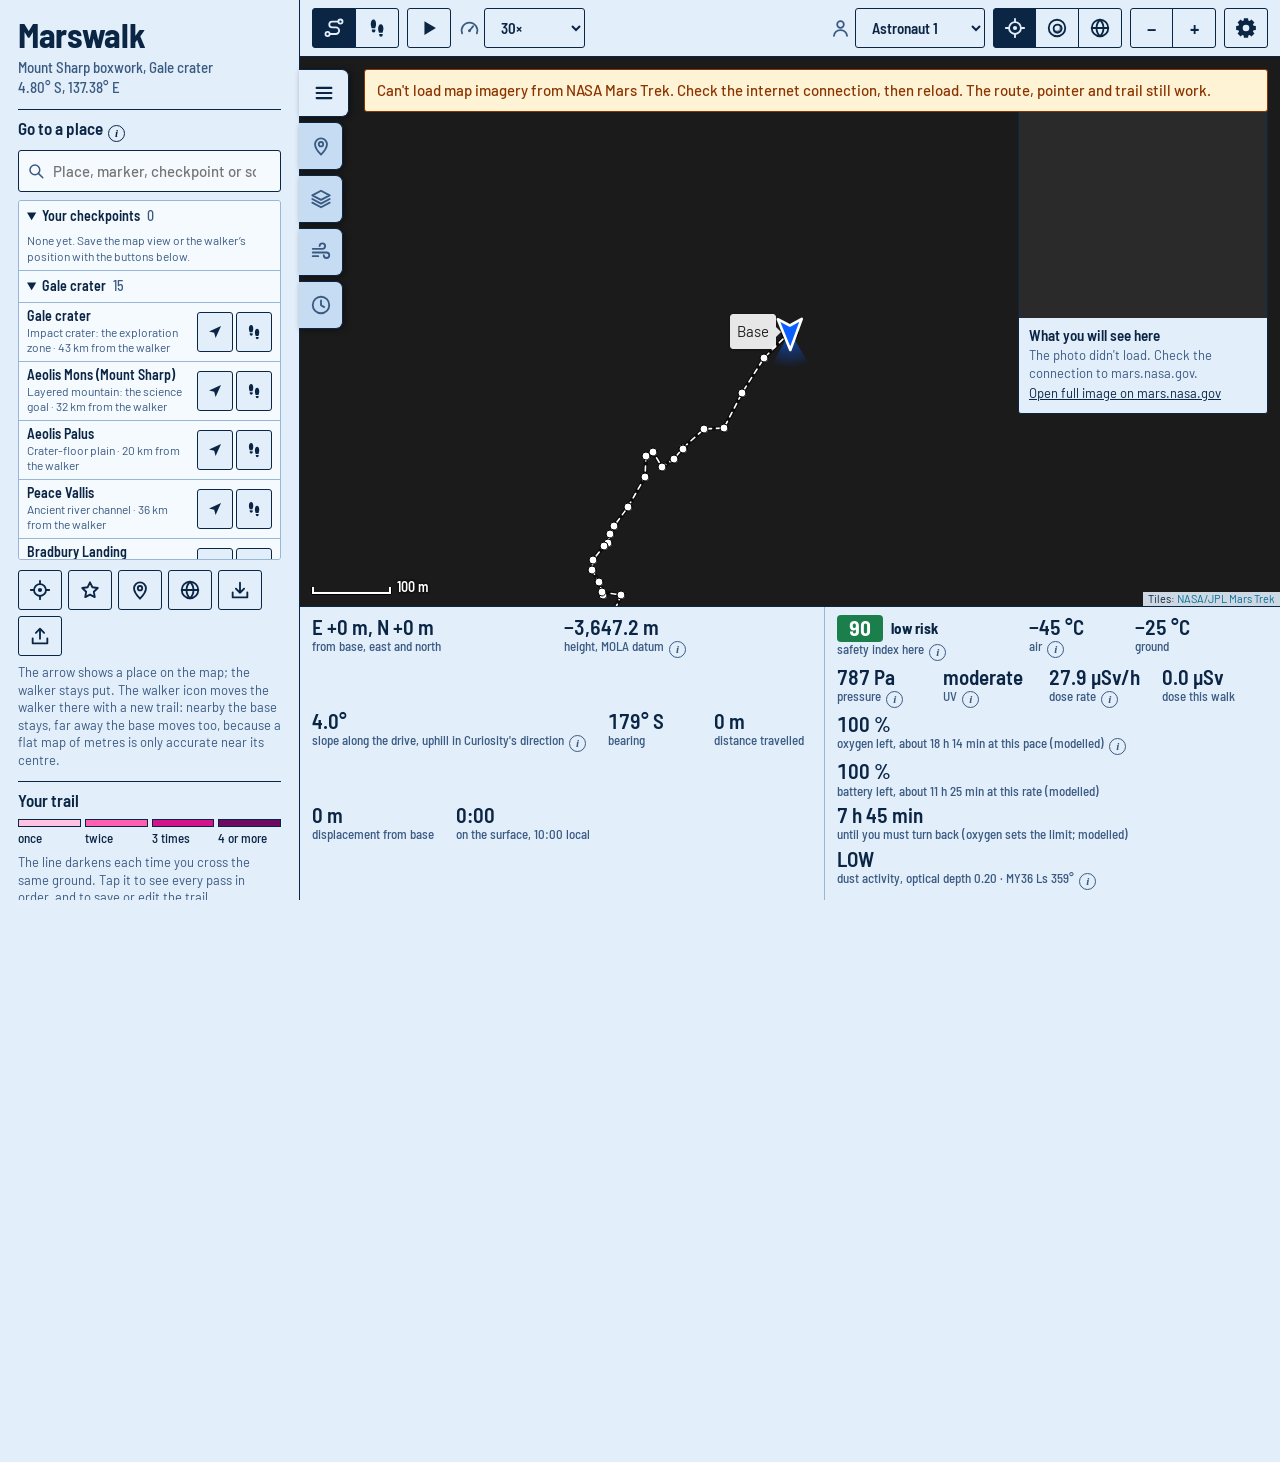
==== commit b429ffa6: "Add location selector, walk budget, offline map, season planner and companions (v1.6) Places and sit" ====
--- a/index.html
+++ b/index.html
@@ -98,6 +98,19 @@
     </section>
 
     <!-- Dust storm activity: filled in by dust-ui.js from dust.js and dust-data.js -->
+    <!-- Offline map: the service worker (sw.js) and saving the walk area. Filled in by offline.js -->
+    <section id="offline-sec" data-tab="overlay" hidden>
+      <h2>Offline map <button type="button" class="info" data-info="offline" aria-label="What does this mean?">i</button></h2>
+      <p id="off-status" class="note"></p>
+      <div class="row"><button id="off-save" type="button">Save the walk area</button><button id="off-clear" type="button">Delete kept tiles</button></div>
+      <div id="off-confirm" class="pl-box" hidden>
+        <p id="off-plan"></p>
+        <div class="row"><button id="off-go" type="button">Save it</button><button id="off-cancel" type="button">Cancel</button></div>
+      </div>
+      <div class="row"><button id="off-stop" type="button" hidden>Stop saving</button></div>
+      <p id="off-msg" class="note" role="status" hidden></p>
+    </section>
+
     <section id="dust" class="dustsec" data-tab="dust" hidden>
       <h2>Dust storm activity</h2>
       <label class="check"><input id="dust-on" type="checkbox"><span>DUST STORM ACTIVITY</span><span id="dust-res" class="res"></span></label>
@@ -128,6 +141,15 @@
     </section>
 
     <!-- Timeline: the same dust data through time. Filled in by dust-ui.js -->
+    <!-- Best season for a walk here: the whole dust record for one place. Drawn by season.js -->
+    <section id="season-sec" class="dustsec" data-tab="dust" hidden>
+      <h2>Best season for a walk here <button type="button" class="info" data-info="season" aria-label="What does this mean?">i</button></h2>
+      <p id="season-where" class="note">Loading the dust record…</p>
+      <canvas id="season-chart" width="536" height="230" aria-label="Dust optical depth through the Martian year at this place, in all observed years"></canvas>
+      <p class="note">Grey band: median to 90th percentile of the dust in every observed year (HISTORICAL). Red bars: the share of years with HIGH or SEVERE dust in that season. Green: the clearest 60° of Ls. Blue line: the Timeline's date. A record of past years, not a forecast.</p>
+      <div id="season-text"></div>
+    </section>
+
     <section id="dust-time" class="dustsec" data-tab="time" hidden>
       <h2>Timeline</h2>
       <p id="dust-time-status" class="note" role="status">Loading the dust observations…</p>
@@ -156,6 +178,36 @@
         <p id="dust-chart-note" class="note"></p>
         <div id="dust-events"></div>
       </div>
+    </section>
+
+    <!-- Go to a place: the location selector, checkpoints and view links. Filled in by places-ui.js -->
+    <section id="places-sec" data-tab="menu">
+      <h2>Go to a place <button type="button" class="info" data-info="places" aria-label="What does this mean?">i</button></h2>
+      <div id="pl-bar" role="search">
+        <span data-icon="search"></span>
+        <input id="pl-q" type="search" autocomplete="off" spellcheck="false" placeholder="Place, marker, checkpoint or sol" aria-label="Search places, markers, checkpoints and Curiosity stops">
+      </div>
+      <div id="pl-list" aria-label="Places"></div>
+      <div id="pl-confirm" class="pl-box" role="alertdialog" aria-labelledby="pl-confirm-text" hidden>
+        <p id="pl-confirm-text"></p>
+        <div class="row"><button id="pl-save-first" type="button">Save the trail first</button><button id="pl-go" type="button">Move anyway</button><button id="pl-cancel" type="button">Cancel</button></div>
+      </div>
+      <p id="pl-msg" class="note" role="status" hidden></p>
+      <div class="row icons">
+        <button id="pl-home" type="button" class="ib" aria-label="Back to the walker" data-tip="Back to the walker" data-icon="locate"></button>
+        <button id="pl-cp-view" type="button" class="ib" aria-label="Save the map view as a checkpoint" data-tip="Save the map view as a checkpoint" data-icon="star"></button>
+        <button id="pl-cp-walker" type="button" class="ib" aria-label="Save the walker's position as a checkpoint" data-tip="Save the walker's position as a checkpoint" data-icon="pin"></button>
+        <button id="pl-link" type="button" class="ib" aria-label="Copy a link to this view" data-tip="Copy a link to this view" data-icon="globe"></button>
+        <button id="pl-cp-file" type="button" class="ib" aria-label="Download your checkpoints" data-tip="Download your checkpoints" data-icon="download"></button>
+        <button id="pl-cp-import" type="button" class="ib" aria-label="Import a checkpoints file" data-tip="Import a checkpoints file" data-icon="upload"></button>
+      </div>
+      <input id="pl-cp-input" type="file" accept=".json,application/json" hidden>
+      <form id="pl-save" hidden>
+        <label id="pl-save-lab" for="pl-save-name">Name this checkpoint</label>
+        <input id="pl-save-name" type="text" maxlength="60" autocomplete="off">
+        <div class="row"><button type="submit">Save checkpoint</button><button id="pl-save-cancel" type="button">Cancel</button></div>
+      </form>
+      <p class="note">The arrow shows a place on the map; the walker stays put. The walker icon moves the walker there with a new trail: nearby the base stays, far away the base moves too, because a flat map of metres is only accurate near its centre.</p>
     </section>
 
     <!-- The trail and the saved trails show in two parts of the column: Menu, and Markers and routes -->
@@ -198,6 +250,13 @@
       <input id="import-file" type="file" accept=".json,application/json" hidden>
     </section>
 
+    <!-- Walk together: the other walkers on the map at the same time. Filled in by companions.js -->
+    <section id="mates-sec" data-tab="menu">
+      <h2>Walk together <button type="button" class="info" data-info="companions" aria-label="What does this mean?">i</button></h2>
+      <ul id="mates"></ul>
+      <p class="note">Another walker can stand by, replay a route beside you while Start is pressed, or follow its own position fixes.</p>
+    </section>
+
     <section data-tab="menu">
       <h2>Measured along the route</h2>
       <label class="select"><span class="sr">Colour the route stops by</span>
@@ -205,7 +264,7 @@
       </label>
       <div id="route-legend" class="ramp" hidden><span id="ramp-min"></span><i></i><span id="ramp-max"></span></div>
       <canvas id="profile" width="536" height="150" aria-label="Elevation along the route"></canvas>
-      <p class="note">Height along the route <button type="button" class="info" data-info="elevation" aria-label="What does this mean?">i</button>, from Curiosity's own position fixes. The blue mark is you.</p>
+      <p class="note">Height along the route <button type="button" class="info" data-info="elevation" aria-label="What does this mean?">i</button>, from Curiosity's own position fixes. The blue mark is you. Colour the stops by "Slope along the drive" <button type="button" class="info" data-info="slope" aria-label="What does this mean?">i</button> to see the steep parts.</p>
     </section>
 
     <footer data-tab="menu">
@@ -257,6 +316,7 @@
     </nav>
     <div id="banner" role="alert" hidden></div>
     <div id="dust-warn" role="status" hidden></div>
+    <div id="budget-warn" role="alert" hidden></div>
     <div id="pick-hint" role="status" hidden></div>
     <div id="safe-alarm" role="alert" hidden></div>
     <div id="edit-bar" role="toolbar" aria-label="Trail editing" hidden>
@@ -295,6 +355,7 @@
       <div data-ro="pos"><dd id="r-pos">–</dd><dt>from base, east and north</dt></div>
       <div data-ro="ll"><dd id="r-ll">–</dd><dt>latitude, east longitude</dt></div>
       <div data-ro="z"><dd id="r-z">–</dd><dt><span id="r-z-l">height, MOLA datum</span> <button type="button" class="info" data-info="elevation" aria-label="What does this mean?">i</button></dt></div>
+      <div data-ro="slope"><dd id="r-slope">–</dd><dt><span id="r-slope-l">slope here</span> <button type="button" class="info" data-info="slope" aria-label="What does this mean?">i</button></dt></div>
       <div data-ro="hdg"><dd id="r-hdg">–</dd><dt>bearing</dt></div>
       <div data-ro="dist"><dd id="r-dist">–</dd><dt>distance travelled</dt></div>
       <div data-ro="home"><dd id="r-home">–</dd><dt id="r-home-l">displacement from base</dt></div>
@@ -317,6 +378,9 @@
       <div data-ro="uv"><dd id="e-uv">–</dd><dt>UV <button type="button" class="info" data-info="uv" aria-label="What does this mean?">i</button></dt></div>
       <div data-ro="rad"><dd id="e-rad">–</dd><dt>dose rate <button type="button" class="info" data-info="dose" aria-label="What does this mean?">i</button></dt></div>
       <div data-ro="dose"><dd id="e-dose">–</dd><dt>dose this walk</dt></div>
+      <div data-ro="o2"><dd id="e-o2">–</dd><dt><span id="e-o2-l">oxygen left</span> <button type="button" class="info" data-info="walkBudget" aria-label="What does this mean?">i</button></dt></div>
+      <div data-ro="batt"><dd id="e-batt">–</dd><dt><span id="e-batt-l">battery left</span></dt></div>
+      <div data-ro="turn"><dd id="e-turn">–</dd><dt><span id="e-turn-l">turn back in</span></dt></div>
       <div id="dust-read" data-ro="dust"><dd id="e-dust">…</dd><dt><span id="e-dust-l">dust activity</span> <button type="button" class="info" data-info="activityClass" aria-label="What does this mean?">i</button></dt></div>
     </dl>
   </div>
@@ -393,6 +457,9 @@
         <h3 id="set-move-h">Moving the pointer</h3>
         <div id="set-move" class="seg"></div>
         <p class="note">Keys are W A S D, the arrow keys and the on-screen pad. A tap walks the pointer to the spot you touch.</p>
+        <div class="ro-list">
+          <label class="check"><input id="set-hover" type="checkbox"><span>Show hover information<span class="dsub">In "Walk it yourself", a panel beside the mouse shows what a tap would lead to: distance, time, conditions. Turn it off to keep the map clear; walking and the readouts are unchanged.</span></span></label>
+        </div>
       </section>
 
     </div>
@@ -415,16 +482,24 @@
 <script src="landmarks.js"></script>
 <script src="ui.js"></script>
 <script src="settings.js"></script>
+<script src="budget.js"></script>
+<script src="places.js"></script>
 <script src="app.js"></script>
 <script src="trail-edit.js"></script>
-<script src="dust-data.js"></script>
+<!-- The dust packs (7 MB) load after the map's first view, not with the page (lazy.js). build.py makes them ordinary scripts in marswalk.html. -->
+<script src="lazy.js"></script>
+<script type="text/plain" data-lazy="dust" data-lazy-src="dust-data.js"></script>
 <!-- Precomputed dust baselines, made by build_dust_baselines.js. Optional: without it the page works them out itself (slower). -->
-<script src="dust-baselines.js"></script>
+<script type="text/plain" data-lazy="dust" data-lazy-src="dust-baselines.js"></script>
 <script src="dust.js"></script>
 <script src="dust-ui.js"></script>
 <script src="terrain-data.js"></script>
 <script src="terrain.js"></script>
 <script src="router.js"></script>
 <script src="nav-ui.js"></script>
+<script src="places-ui.js"></script>
+<script src="season.js"></script>
+<script src="companions.js"></script>
+<script src="offline.js"></script>
 </body>
 </html>
--- a/style.css
+++ b/style.css
@@ -588,9 +588,9 @@
   /* the side column: the mini-map, then notices, the rover view (it takes what height is left) and the walk pad */
   body.ro-focus #stage { background: var(--paper); border-left: 1.5px solid var(--ink); display: flex; flex-direction: column; overflow: hidden; min-height: 0; }
   body.ro-focus #map { position: relative; inset: auto; order: -2; flex: 0 1 min(var(--mini), 52vh); min-height: 120px; width: 100%; border-bottom: 1.5px solid var(--ink); }   /* gives up height when notices need it */
-  body.ro-focus #banner, body.ro-focus #dust-warn, body.ro-focus #pick-hint, body.ro-focus #safe-alarm, body.ro-focus #edit-bar, body.ro-focus #pov, body.ro-focus #pov-open, body.ro-focus #pad {
+  body.ro-focus #banner, body.ro-focus #dust-warn, body.ro-focus #budget-warn, body.ro-focus #pick-hint, body.ro-focus #safe-alarm, body.ro-focus #edit-bar, body.ro-focus #pov, body.ro-focus #pov-open, body.ro-focus #pad {
     position: static; transform: none; flex: none; width: auto; max-width: none; margin: 8px 8px 0; box-shadow: none; }
-  body.ro-focus #banner, body.ro-focus #dust-warn { font-size: 13px; line-height: 1.3; padding: 5px 8px; }
+  body.ro-focus #banner, body.ro-focus #dust-warn, body.ro-focus #budget-warn { font-size: 13px; line-height: 1.3; padding: 5px 8px; }
   body.ro-focus #safe-alarm { gap: 8px; padding: 6px 8px; flex-wrap: wrap; }
   body.ro-focus #safe-alarm .ico { width: 22px; height: 22px; }
   body.ro-focus #safe-alarm b { font-size: 17px; }
@@ -647,3 +647,55 @@
   body.ro-focus #strip dt { font-size: 16px; }
   body.ro-focus #e-safe-f { display: block; }
 }
+
+/* ---------- go to a place, checkpoints and view links (places-ui.js) ---------- */
+#pl-bar { display: flex; align-items: center; gap: 6px; border: 1.5px solid var(--ink); border-radius: 3px; background: var(--field); padding: 0 8px; }
+#pl-bar .ico { width: 18px; height: 18px; flex: none; color: var(--ink-2); }
+#pl-q { flex: 1; min-width: 0; min-height: 40px; border: 0; background: none; color: var(--ink); font: 500 15px/1 var(--body); }
+#pl-q:focus { outline: none; }
+#pl-bar:focus-within { outline: 3px solid var(--me); outline-offset: 2px; }
+#pl-list { margin-top: 8px; max-height: 360px; overflow-y: auto; border: 1px solid var(--rule); border-radius: 3px; background: var(--field); }
+#pl-list:empty { display: none; }
+#pl-list > .note { margin: 8px; }
+#pl-list details { border-top: 1px solid var(--rule); }
+#pl-list details:first-child { border-top: 0; }
+#pl-list summary { cursor: pointer; padding: 7px 8px; font: 600 14px/1.2 var(--label); list-style-position: inside; }
+#pl-list summary:hover { background: var(--paper-2); }
+#pl-list details > .note { margin: 0 8px 6px; font-size: 12px; }
+.pl-n { font-weight: 500; color: var(--ink-2); margin-left: 4px; }
+.pl-ul { list-style: none; margin: 0; padding: 0; }
+.pl-ul li { display: grid; grid-template-columns: minmax(0, 1fr) auto; gap: 6px; align-items: center; padding: 5px 8px; border-top: 1px solid var(--rule); }
+.pl-name b { display: block; font: 600 14px/1.2 var(--label); overflow-wrap: anywhere; }
+.pl-name span { display: block; font-size: 12px; line-height: 1.3; color: var(--ink-2); }
+.pl-acts { display: flex; gap: 3px; }
+#places-sec .row.icons { flex-wrap: wrap; gap: 6px; }
+.pl-box { margin-top: 8px; padding: 8px 10px; border: 1.5px solid var(--ink); border-left-width: 6px; border-radius: 3px; background: var(--paper-2); font-size: 14px; }
+.pl-box p { margin: 0; }
+.pl-box .row { flex-wrap: wrap; }
+#pl-save { margin-top: 10px; display: grid; gap: 6px; }
+#pl-save label { font: 500 14px/1 var(--label); }
+#pl-save input { font: 500 15px/1 var(--body); min-height: 40px; padding: 0 10px; border: 1.5px solid var(--ink); border-radius: 3px; background: var(--field); color: var(--ink); }
+#pl-save .row { margin-top: 0; }
+.pl-url { display: block; margin-top: 3px; padding: 4px 6px; background: var(--field); border: 1px solid var(--rule); border-radius: 2px; font: 500 12px/1.3 ui-monospace, Consolas, monospace; overflow-wrap: anywhere; user-select: all; }
+
+/* ---------- walk together (companions.js) ---------- */
+#mates { list-style: none; margin: 0; padding: 0; }
+#mates li { padding: 6px 0; border-top: 1px solid var(--rule); }
+#mates li:first-child { border-top: 0; padding-top: 0; }
+.mate-head { display: flex; align-items: center; gap: 6px; }
+.mate-head b { font: 600 15px/1.2 var(--label); }
+.mate-head span { flex: 1; font-size: 13px; color: var(--ink-2); }
+#mates .select { display: block; margin-top: 4px; }
+#mates select { min-height: 36px; }
+#mates .note { margin-top: 3px; }
+.mate { pointer-events: none; }
+.mate svg { display: block; overflow: visible; }
+.mate span { position: absolute; left: 50%; top: 32px; transform: translateX(-50%); white-space: nowrap; color: #fff; font: 600 12px/1 var(--label); text-shadow: 0 0 3px #000, 0 0 3px #000; }
+
+/* ---------- walk budget (budget.js) and the best season (season.js) ---------- */
+#budget-warn { position: absolute; left: 50%; top: 58px; transform: translateX(-50%); z-index: 905; max-width: min(520px, calc(100% - 24px)); background: var(--paper); color: var(--ink);
+  border: 1.5px solid var(--ink); border-left: 8px solid #B01E3C; border-radius: 3px; padding: 7px 10px; font-size: 14px; line-height: 1.35; }
+.rt-budget { margin: 6px 0 0; font-size: 13px; color: var(--ink-2); }
+.rt-budget.short { color: var(--warn); font-weight: 600; }
+#season-chart { width: 100%; height: 115px; margin-top: 6px; display: block; border: 1px solid var(--rule); background: var(--field); }
+#season-text p { margin: 6px 0 0; font-size: 14px; line-height: 1.4; }
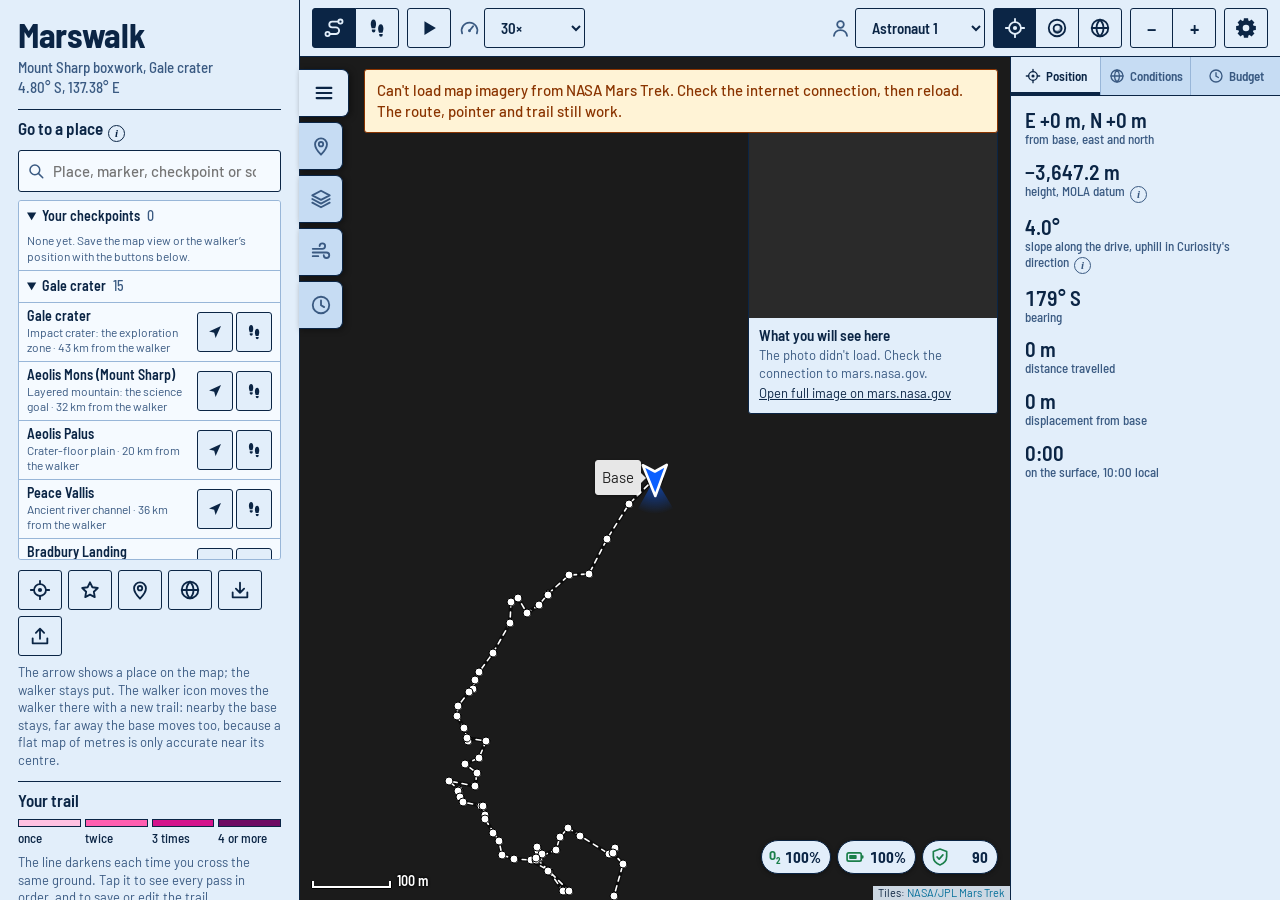
==== commit 5d104e2a: "UI v1.6.2: readout tabs, mission status, right-click menu, no page scroll - Fix the page scrolling p" ====
--- a/index.html
+++ b/index.html
@@ -325,7 +325,6 @@
       <button id="edit-done" type="button" class="lb" data-icon="check"><span>Done</span></button>
       <button id="edit-cancel" type="button" class="lb" data-icon="close"><span>Cancel</span></button>
     </div>
-    <div id="hover-read" aria-hidden="true" hidden></div>
     <div id="scale" aria-hidden="true"><i></i><span></span></div>
 
     <figure id="pov" hidden>
@@ -347,11 +346,26 @@
       <p id="pad-hint">W A S D or arrow keys. Tap the map to walk to a spot.</p>
     </div>
 
+    <!-- Mission status: always on the map, whatever tab or layout (hud.js). A press explains each one. -->
+    <div id="mission" role="group" aria-label="Mission status">
+      <button type="button" id="m-o2" class="mchip" data-info="walkBudget" data-tip="Oxygen left" aria-label="Oxygen left"><span class="mi mi-o2" aria-hidden="true">O<sub>2</sub></span><b>–</b></button>
+      <button type="button" id="m-batt" class="mchip" data-info="walkBudget" data-tip="Battery left" aria-label="Battery left"><svg class="mi" viewBox="0 0 24 24" aria-hidden="true"><rect x="2.5" y="7" width="17" height="10" rx="2" fill="none" stroke="currentColor" stroke-width="2"/><rect x="20" y="10" width="2.2" height="4" rx="1" fill="currentColor"/><rect x="5" y="9.5" width="9" height="5" rx="1" fill="currentColor"/></svg><b>–</b></button>
+      <button type="button" id="m-risk" class="mchip" data-info="liveSafety" data-tip="Safety index here" aria-label="Safety index here"><svg class="mi" viewBox="0 0 24 24" aria-hidden="true"><path d="M12 2.5 L20 5.5 V11.5 C20 16.5 16.5 20 12 21.5 C7.5 20 4 16.5 4 11.5 V5.5 Z" fill="none" stroke="currentColor" stroke-width="2" stroke-linejoin="round"/><path d="M8.5 12 L11 14.5 L15.5 9.5" fill="none" stroke="currentColor" stroke-width="2" stroke-linecap="round" stroke-linejoin="round"/></svg><b>–</b></button>
+    </div>
   </main>
 
+  <!-- The right-click (long-press) menu on the map: context-menu.js -->
+  <div id="ctx" role="menu" aria-label="This spot on the map" hidden></div>
+
   <!-- ============ bottom strip: the head-up readouts ============ -->
-  <div id="strip" aria-label="Position and conditions">
-    <dl id="nav">
+  <div id="strip" aria-label="Readouts">
+    <!-- Three groups of readouts; in the side layout the tabs show one at a time (hud.js) -->
+    <div id="ro-tabs" role="tablist" aria-label="Readouts">
+      <button type="button" role="tab" data-ro-tab="nav" aria-controls="nav" aria-selected="true"><span data-icon="locate"></span>Position</button>
+      <button type="button" role="tab" data-ro-tab="env" aria-controls="env" aria-selected="false"><span data-icon="globe"></span>Conditions</button>
+      <button type="button" role="tab" data-ro-tab="budget-ro" aria-controls="budget-ro" aria-selected="false"><span data-icon="clock"></span>Budget</button>
+    </div>
+    <dl id="nav" role="tabpanel" aria-label="Position and movement">
       <div data-ro="pos"><dd id="r-pos">–</dd><dt>from base, east and north</dt></div>
       <div data-ro="ll"><dd id="r-ll">–</dd><dt>latitude, east longitude</dt></div>
       <div data-ro="z"><dd id="r-z">–</dd><dt><span id="r-z-l">height, MOLA datum</span> <button type="button" class="info" data-info="elevation" aria-label="What does this mean?">i</button></dt></div>
@@ -361,7 +375,7 @@
       <div data-ro="home"><dd id="r-home">–</dd><dt id="r-home-l">displacement from base</dt></div>
       <div data-ro="time"><dd id="r-time">–</dd><dt id="r-time-l">on the surface</dt></div>
     </dl>
-    <dl id="env">
+    <dl id="env" role="tabpanel" aria-label="Conditions">
       <div id="safe-read" data-ro="safety">
         <dd id="e-safe"><b id="e-safe-n">–</b><span id="e-safe-w"></span></dd>
         <dt><span id="e-safe-l">safety index here</span> <button type="button" class="info" data-info="liveSafety" aria-label="What does this mean?">i</button></dt>
@@ -378,10 +392,12 @@
       <div data-ro="uv"><dd id="e-uv">–</dd><dt>UV <button type="button" class="info" data-info="uv" aria-label="What does this mean?">i</button></dt></div>
       <div data-ro="rad"><dd id="e-rad">–</dd><dt>dose rate <button type="button" class="info" data-info="dose" aria-label="What does this mean?">i</button></dt></div>
       <div data-ro="dose"><dd id="e-dose">–</dd><dt>dose this walk</dt></div>
+      <div id="dust-read" data-ro="dust"><dd id="e-dust">…</dd><dt><span id="e-dust-l">dust activity</span> <button type="button" class="info" data-info="activityClass" aria-label="What does this mean?">i</button></dt></div>
+    </dl>
+    <dl id="budget-ro" role="tabpanel" aria-label="Walk budget">
       <div data-ro="o2"><dd id="e-o2">–</dd><dt><span id="e-o2-l">oxygen left</span> <button type="button" class="info" data-info="walkBudget" aria-label="What does this mean?">i</button></dt></div>
       <div data-ro="batt"><dd id="e-batt">–</dd><dt><span id="e-batt-l">battery left</span></dt></div>
       <div data-ro="turn"><dd id="e-turn">–</dd><dt><span id="e-turn-l">turn back in</span></dt></div>
-      <div id="dust-read" data-ro="dust"><dd id="e-dust">…</dd><dt><span id="e-dust-l">dust activity</span> <button type="button" class="info" data-info="activityClass" aria-label="What does this mean?">i</button></dt></div>
     </dl>
   </div>
 </div>
@@ -409,7 +425,7 @@
           <div><span class="set-lab">Units</span><div id="set-units" class="seg" role="group" aria-label="Units"></div></div>
           <div><span class="set-lab">Layout</span><div id="set-layout" class="seg" role="group" aria-label="Layout of the readouts"></div></div>
         </div>
-        <p class="note">US units: feet, °F, psi and millirem. The column sits beside the map on wide screens. "Numbers first" swaps the two: the readouts fill the screen in large type and the map becomes a mini-map in the top right corner. On narrow screens the readouts always sit under the map.</p>
+        <p class="note">US units: feet, °F, psi and millirem. "Tabs beside the map" keeps the readouts in a narrow column on the right, one group (Position, Conditions, Budget) at a time. "Numbers first" swaps the map and the readouts: the readouts fill the screen in large type and the map becomes a mini-map in the corner.</p>
         <div class="set-pair">
           <div><label class="set-lab" for="set-alarm-at">Sound the safety alarm when the live index is</label><select id="set-alarm-at"></select></div>
         </div>
@@ -457,9 +473,7 @@
         <h3 id="set-move-h">Moving the pointer</h3>
         <div id="set-move" class="seg"></div>
         <p class="note">Keys are W A S D, the arrow keys and the on-screen pad. A tap walks the pointer to the spot you touch.</p>
-        <div class="ro-list">
-          <label class="check"><input id="set-hover" type="checkbox"><span>Show hover information<span class="dsub">In "Walk it yourself", a panel beside the mouse shows what a tap would lead to: distance, time, conditions. Turn it off to keep the map clear; walking and the readouts are unchanged.</span></span></label>
-        </div>
+        <p class="note">Right-click a spot on the map (long-press on a touch screen) to reveal what is known about it, travel there or mark it as a landmark.</p>
       </section>
 
     </div>
@@ -501,5 +515,7 @@
 <script src="season.js"></script>
 <script src="companions.js"></script>
 <script src="offline.js"></script>
+<script src="hud.js"></script>
+<script src="context-menu.js"></script>
 </body>
 </html>
--- a/style.css
+++ b/style.css
@@ -70,7 +70,7 @@
 }
 
 /* ---------- collar (legend column) ---------- */
-#collar { grid-area: collar; overflow-y: auto; border-right: 1.5px solid var(--ink); padding: 18px 18px 12px; background: var(--paper); }
+#collar { grid-area: collar; position: relative; overflow-y: auto;    /* relative: hidden labels (.sr) stay inside the column instead of lengthening the page */ border-right: 1.5px solid var(--ink); padding: 18px 18px 12px; background: var(--paper); }
 .sheet-title h1 { font: 700 34px/1 var(--label); letter-spacing: -0.01em; margin: 0 0 6px; }
 .sheet-title p { margin: 0; color: var(--ink-2); font: 500 15px/1.3 var(--label); }
 #collar section { border-top: 1.5px solid var(--ink); margin-top: 12px; padding-top: 8px; }
@@ -539,14 +539,7 @@
 #edit-bar p { flex: 1 1 240px; margin: 0; font: 600 15px/1.3 var(--label); }
 #edit-bar button { min-height: 38px; }
 
-/* ---------- what a tap would lead to: the readouts for the spot under the mouse (app.js, drawHover) ---------- */
-#hover-read { position: absolute; z-index: 880; pointer-events: none; width: max-content; max-width: 330px; background: var(--paper); color: var(--ink); border: 1.5px solid var(--ink); border-radius: 3px;
-  padding: 8px 10px 9px; box-shadow: 0 3px 10px rgba(0, 0, 0, .45); }
-#hover-read h4 { margin: 0 0 6px; padding-bottom: 5px; border-bottom: 1px solid var(--rule); font: 700 15px/1.2 var(--label); }
-#hover-read dl { margin: 0; display: grid; grid-template-columns: auto auto; gap: 2px 12px; align-items: baseline; }
-#hover-read dt { font: 500 13px/1.25 var(--label); color: var(--ink-2); }
-#hover-read dd { margin: 0; font: 600 15px/1.25 var(--label); font-variant-numeric: tabular-nums; text-align: right; }
-#hover-read p { margin: 0; font-size: 13px; color: var(--ink-2); }
+/* ---------- the safety index as a small badge (context-menu.js, Reveal information) ---------- */
 .hv-safe { display: inline-block; min-width: 26px; padding: 0 5px; border-radius: 3px; color: #fff; background: #5B6670; text-align: center; }
 .hv-safe.hi { background: #1B7F4B; } .hv-safe.mid { background: #A85F00; } .hv-safe.lo { background: #B01E3C; }
 
@@ -699,3 +692,60 @@
 .rt-budget.short { color: var(--warn); font-weight: 600; }
 #season-chart { width: 100%; height: 115px; margin-top: 6px; display: block; border: 1px solid var(--rule); background: var(--field); }
 #season-text p { margin: 6px 0 0; font-size: 14px; line-height: 1.4; }
+
+/* ---------- readouts in tabs beside the map (hud.js) ---------- */
+#ro-tabs { display: flex; gap: 0; border-bottom: 1.5px solid var(--ink); background: var(--paper-2); }
+#ro-tabs[hidden] { display: none; }
+#ro-tabs button { flex: 1 1 0; min-width: 0; min-height: 38px; padding: 0 4px; border: 0; border-right: 1px solid var(--rule); border-radius: 0; background: transparent;
+  display: flex; align-items: center; justify-content: center; gap: 5px; font: 600 13px/1 var(--label); color: var(--ink-2); white-space: nowrap; }
+#ro-tabs button:last-of-type { border-right: 0; }
+#ro-tabs button .ico { width: 16px; height: 16px; flex: none; }
+#ro-tabs button[aria-selected="true"] { background: var(--paper); color: var(--ink); box-shadow: inset 0 -3px 0 var(--ink); }
+#ro-tabs button:hover { background: var(--paper); color: var(--ink); }
+body:not(.ro-focus) #strip { display: flex; flex-direction: column; }
+body:not(.ro-focus) #strip > dl:not(.ro-active) { display: none; }
+body:not(.ro-focus) #strip > dl + dl { border-left: 0; }
+body.ro-focus #ro-tabs { display: none; }
+body.ro-focus #strip #budget-ro::before { content: "Walk budget"; }
+body.ro-focus #strip dl + dl + dl { border-top: 1.5px solid var(--ink); }
+body.ro-col #strip > dl.ro-active { overflow-y: auto; min-height: 0; flex: 1 1 auto; }
+@media (max-width: 860px) {
+  #ro-tabs button { min-height: 42px; font-size: 14px; }
+  #app { grid-template-rows: auto 70vh auto; }
+}
+
+/* ---------- mission status: bottom right of the map, always shown (hud.js) ---------- */
+#mission { position: absolute; right: 12px; bottom: 26px; z-index: 860; display: flex; gap: 6px; }
+#pad:not([hidden]) ~ #mission { right: 226px; }
+.mchip { display: inline-flex; align-items: center; gap: 5px; min-height: 34px; padding: 0 9px 0 7px; border: 1.5px solid var(--ink); border-radius: 17px;
+  background: var(--paper); color: var(--ink); box-shadow: 0 1px 4px rgba(0, 0, 0, .35); font: 700 15px/1 var(--label); font-variant-numeric: tabular-nums; cursor: help; }
+.mchip .mi { width: 20px; height: 20px; flex: none; }
+.mchip .mi-o2 { width: auto; height: auto; font: 700 13px/1 var(--label); }
+.mchip .mi-o2 sub { font-size: 9px; }
+.mchip b { min-width: 2.2em; text-align: right; }
+.mchip.ok .mi { color: #1B7F4B; }
+.mchip.warn { background: #F2C744; color: #2A1D00; border-color: #7A5A00; }
+.mchip.danger { background: #B01E3C; color: #fff; border-color: #5E0C1A; animation: mchip-pulse 1.2s ease-in-out infinite; }
+.mchip.off { color: var(--ink-2); }
+@keyframes mchip-pulse { 50% { box-shadow: 0 0 0 4px rgba(176, 30, 60, .45); } }
+@media (prefers-reduced-motion: reduce) { .mchip.danger { animation: none; } }
+@media (max-width: 860px) {
+  #mission, #pad:not([hidden]) ~ #mission { right: auto; left: 12px; bottom: 34px; }
+  .mchip { min-height: 32px; padding: 0 7px 0 6px; font-size: 14px; }
+}
+body.ro-focus #mission { position: absolute; right: 8px; bottom: auto; top: calc(min(var(--mini), 52vh) - 44px); left: auto; }
+
+/* ---------- the right-click menu on the map (context-menu.js) ---------- */
+#map { -webkit-touch-callout: none; }                   /* a long press opens Marswalk's menu, not the browser's */
+#ctx { position: fixed; z-index: 1500; min-width: 210px; max-width: min(300px, calc(100vw - 12px)); padding: 4px; background: var(--paper); color: var(--ink);
+  border: 1.5px solid var(--ink); border-radius: 4px; box-shadow: 0 6px 18px rgba(0, 0, 0, .4); }
+#ctx .ctx-where { margin: 4px 8px 6px; font: 600 12px/1.2 var(--label); color: var(--ink-2); font-variant-numeric: tabular-nums; }
+#ctx button[role="menuitem"] { display: flex; align-items: center; gap: 9px; width: 100%; min-height: 38px; padding: 0 10px; border: 0; border-radius: 3px; background: none; text-align: left; font: 600 15px/1.2 var(--label); }
+#ctx button[role="menuitem"]:hover, #ctx button[role="menuitem"]:focus-visible { background: var(--ink); color: var(--paper); outline: none; }
+#ctx button .ico { width: 18px; height: 18px; flex: none; }
+#ctx .ctx-ask { margin: 6px 8px; font-size: 14px; line-height: 1.35; }
+#ctx .ctx-row { display: grid; gap: 2px; }
+.spot dl { margin: 0; display: grid; grid-template-columns: auto 1fr; gap: 3px 12px; align-items: baseline; }
+.spot dt { font: 500 13px/1.25 var(--label); color: var(--ink-2); }
+.spot dd { margin: 0; font: 600 14px/1.25 var(--label); font-variant-numeric: tabular-nums; }
+.spot-sub { display: block; font-weight: 500; font-size: 12px; color: var(--ink-2); }
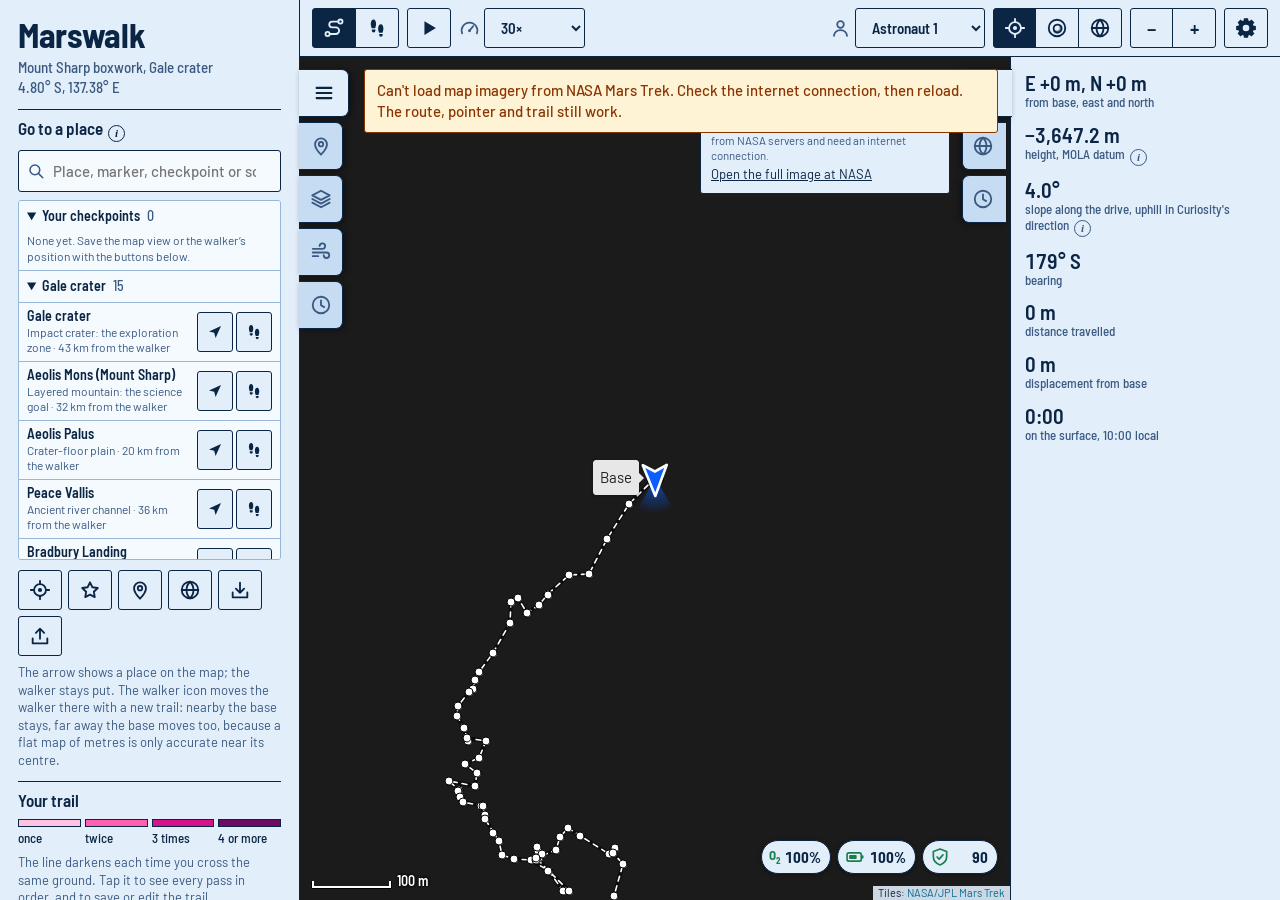
==== commit d76a3cf0: "v1.6.3: map-edge readout tabs, pictures of places, oxygen model, marker photos - Position, Condition" ====
--- a/index.html
+++ b/index.html
@@ -69,6 +69,14 @@
         <label id="mk-radius-row" class="num" hidden><span>Keep-clear distance, metres</span><input id="mk-radius" type="number" min="5" max="5000" step="5" value="50"></label>
         <label for="mk-note">Description</label>
         <textarea id="mk-note" rows="4" maxlength="2000" placeholder="What is here, what to watch for. **bold**, *italic* and - lists work."></textarea>
+        <span class="mk-lab">Photo</span>
+        <div id="mk-photo-box">
+          <img id="mk-photo-img" alt="This marker's photo" hidden>
+          <div class="row"><button id="mk-photo-add" type="button" class="lb" data-icon="upload"><span>Add a photo</span></button><button id="mk-photo-del" type="button" class="lb" data-icon="trash" hidden><span>Remove</span></button></div>
+          <p class="note">PNG, JPEG or WebP, up to 10 MB. Kept in this browser, shrunk to 800 px.</p>
+          <p id="mk-photo-msg" class="note" role="status" hidden></p>
+        </div>
+        <input id="mk-photo-file" type="file" accept="image/png,image/jpeg,image/webp" hidden>
         <p id="mk-where" class="note"></p>
         <div class="row">
           <button type="submit">Save marker</button>
@@ -327,16 +335,18 @@
     </div>
     <div id="scale" aria-hidden="true"><i></i><span></span></div>
 
+    <!-- The best NASA picture of where the walker is: Curiosity's Navcam on its drive, orbital imagery elsewhere (imagery.js) -->
     <figure id="pov" hidden>
       <img id="pov-img" alt="">
       <figcaption>
         <strong id="pov-title"></strong>
         <span id="pov-sub"></span>
-        <a id="pov-link" target="_blank" rel="noopener">Open full image on mars.nasa.gov</a>
+        <span id="pov-meta" class="pov-meta"></span>
+        <a id="pov-link" target="_blank" rel="noopener">Open the full image at NASA</a>
       </figcaption>
-      <button id="pov-close" type="button" aria-label="Close rover view">×</button>
+      <button id="pov-close" type="button" aria-label="Close the picture">×</button>
     </figure>
-    <button id="pov-open" type="button" hidden>Rover view here</button>
+    <button id="pov-open" type="button" hidden>View from here</button>
 
     <div id="pad" hidden aria-label="Walk controls">
       <button data-k="left" type="button" aria-label="Turn left">⟲</button>
@@ -347,6 +357,12 @@
     </div>
 
     <!-- Mission status: always on the map, whatever tab or layout (hud.js). A press explains each one. -->
+    <!-- Readout tabs: on the right edge of the map, like the panel tabs on its left. Press the open one to fold the panel. -->
+    <nav id="ro-tabs" aria-label="Readouts">
+      <button type="button" data-ro-tab="nav" aria-controls="nav" aria-pressed="true" aria-label="Position readouts" data-tip="Position" data-icon="locate"></button>
+      <button type="button" data-ro-tab="env" aria-controls="env" aria-pressed="false" aria-label="Conditions readouts" data-tip="Conditions" data-icon="globe"></button>
+      <button type="button" data-ro-tab="budget-ro" aria-controls="budget-ro" aria-pressed="false" aria-label="Walk budget readouts" data-tip="Budget" data-icon="clock"></button>
+    </nav>
     <div id="mission" role="group" aria-label="Mission status">
       <button type="button" id="m-o2" class="mchip" data-info="walkBudget" data-tip="Oxygen left" aria-label="Oxygen left"><span class="mi mi-o2" aria-hidden="true">O<sub>2</sub></span><b>–</b></button>
       <button type="button" id="m-batt" class="mchip" data-info="walkBudget" data-tip="Battery left" aria-label="Battery left"><svg class="mi" viewBox="0 0 24 24" aria-hidden="true"><rect x="2.5" y="7" width="17" height="10" rx="2" fill="none" stroke="currentColor" stroke-width="2"/><rect x="20" y="10" width="2.2" height="4" rx="1" fill="currentColor"/><rect x="5" y="9.5" width="9" height="5" rx="1" fill="currentColor"/></svg><b>–</b></button>
@@ -359,12 +375,7 @@
 
   <!-- ============ bottom strip: the head-up readouts ============ -->
   <div id="strip" aria-label="Readouts">
-    <!-- Three groups of readouts; in the side layout the tabs show one at a time (hud.js) -->
-    <div id="ro-tabs" role="tablist" aria-label="Readouts">
-      <button type="button" role="tab" data-ro-tab="nav" aria-controls="nav" aria-selected="true"><span data-icon="locate"></span>Position</button>
-      <button type="button" role="tab" data-ro-tab="env" aria-controls="env" aria-selected="false"><span data-icon="globe"></span>Conditions</button>
-      <button type="button" role="tab" data-ro-tab="budget-ro" aria-controls="budget-ro" aria-selected="false"><span data-icon="clock"></span>Budget</button>
-    </div>
+    <!-- Three groups of readouts; the square tabs on the map's right edge show one at a time (hud.js) -->
     <dl id="nav" role="tabpanel" aria-label="Position and movement">
       <div data-ro="pos"><dd id="r-pos">–</dd><dt>from base, east and north</dt></div>
       <div data-ro="ll"><dd id="r-ll">–</dd><dt>latitude, east longitude</dt></div>
@@ -435,6 +446,20 @@
           <label class="check"><input id="set-alarm-sound" type="checkbox"><span>Alarm sound<span class="dsub">Three short beeps with the warning</span></span></label>
           <label class="check"><input id="set-ro-exact" type="checkbox"><span>Exact numbers<span class="dsub">Full precision: distances to two decimals, time in seconds, heading to a tenth of a degree</span></span></label>
         </div>
+      </section>
+
+      <section class="set-card set-wide" id="o2-card" aria-labelledby="set-o2-h">
+        <h3 id="set-o2-h">Walk budget: oxygen model <button type="button" class="info" data-info="walkBudget" aria-label="What does this mean?">i</button></h3>
+        <p id="o2-status" class="note"></p>
+        <div class="set-pair">
+          <div><span class="set-lab">Kind of model</span><div id="o2-kind" class="seg" role="group" aria-label="Kind of oxygen model"><button type="button" data-o2-kind="metabolic" aria-pressed="true">From effort</button><button type="button" data-o2-kind="fixed" aria-pressed="false">Fixed rates</button></div></div>
+          <div><label class="set-lab" for="o2-name">Name</label><input id="o2-name" type="text" maxlength="40" autocomplete="off" placeholder="My oxygen model"></div>
+        </div>
+        <div id="o2-fields" class="o2-grid"></div>
+        <div class="row ro-tools"><button id="o2-save" type="button">Save my model</button><button id="o2-reset" type="button">Use the defaults</button><button id="o2-export" type="button">Download</button><button id="o2-import" type="button">Import a file</button></div>
+        <input id="o2-file" type="file" accept=".json,application/json" hidden>
+        <p id="o2-msg" class="note" role="status" hidden></p>
+        <p class="note">"From effort" works oxygen out from the work done: standing, walking and climbing. "Fixed rates" uses the two rates you give, as a suit datasheet might quote them. A blank field takes the default shown in it. Nothing changes until you save, and the oxygen readouts then say "your oxygen model". The defaults (BUDGET in config.js) are never changed; "Use the defaults" brings them back.</p>
       </section>
 
       <section class="set-card set-wide" aria-labelledby="set-theme-h">
@@ -517,5 +542,7 @@
 <script src="offline.js"></script>
 <script src="hud.js"></script>
 <script src="context-menu.js"></script>
+<script src="imagery.js"></script>
+<script src="o2-model.js"></script>
 </body>
 </html>
--- a/style.css
+++ b/style.css
@@ -139,14 +139,14 @@
 #scale { position: absolute; left: 12px; bottom: 12px; z-index: 800; display: flex; align-items: flex-end; gap: 6px; color: #fff; font: 600 14px/1 var(--label); text-shadow: 0 0 3px #000, 0 0 3px #000; pointer-events: none; }
 #scale i { display: block; height: 7px; border: 2px solid #fff; border-top: 0; box-shadow: 0 1px 0 #000, 1px 0 0 #000, -1px 0 0 #000; }
 
-#pov { position: absolute; right: 12px; top: 12px; z-index: 800; width: min(250px, 40%); margin: 0; background: var(--paper); border: 1.5px solid var(--ink); border-radius: 3px; }
+#pov { position: absolute; right: 60px; top: 12px; z-index: 800; width: min(250px, 40%); margin: 0; background: var(--paper); border: 1.5px solid var(--ink); border-radius: 3px; }
 #pov img { display: block; width: 100%; aspect-ratio: 1; object-fit: cover; background: #2a2a2a; }
 #pov figcaption { padding: 8px 10px 10px; display: grid; gap: 2px; font-size: 13px; }
 #pov strong { font: 600 15px/1.2 var(--label); }
 #pov span { color: var(--ink-2); }
 #pov a { color: var(--ink); }
 #pov-close { position: absolute; right: 6px; top: 6px; min-height: 30px; width: 30px; padding: 0; font-size: 20px; }
-#pov-open { position: absolute; right: 12px; top: 12px; z-index: 790; }
+#pov-open { position: absolute; right: 60px; top: 12px; z-index: 790; }
 
 /* Edge tabs: hang off the legend column's right edge, at the top of the map. The open part's tab joins the
    column (same paper, no border between them). With the column folded away they sit against the screen edge.
@@ -317,9 +317,9 @@
 :root { --col-w: 270px; }
 body.ro-large { --col-w: 380px; }
 @media (min-width: 861px) {
-  body.ro-col:not(.ro-empty) #app { grid-template-columns: 300px minmax(0, 1fr) var(--col-w); grid-template-rows: auto minmax(0, 1fr);
+  body.ro-col:not(.ro-empty):not(.ro-folded) #app { grid-template-columns: 300px minmax(0, 1fr) var(--col-w); grid-template-rows: auto minmax(0, 1fr);
     grid-template-areas: "collar bar bar" "collar stage strip"; }
-  body.ro-col:not(.ro-empty) #app.collar-hidden { grid-template-columns: minmax(0, 1fr) var(--col-w); grid-template-areas: "bar bar" "stage strip"; }
+  body.ro-col:not(.ro-empty):not(.ro-folded) #app.collar-hidden { grid-template-columns: minmax(0, 1fr) var(--col-w); grid-template-areas: "bar bar" "stage strip"; }
   body.ro-col #strip { border-top: 0; border-left: 1.5px solid var(--ink); grid-template-columns: minmax(0, 1fr); align-content: start; overflow-y: auto; min-height: 0; }
   body.ro-col #strip dl { flex-direction: column; flex-wrap: nowrap; gap: 12px; padding: 12px 14px 14px; }
   body.ro-col #strip dl + dl { border-left: 0; border-top: 1px solid var(--rule); }
@@ -694,23 +694,13 @@
 #season-text p { margin: 6px 0 0; font-size: 14px; line-height: 1.4; }
 
 /* ---------- readouts in tabs beside the map (hud.js) ---------- */
-#ro-tabs { display: flex; gap: 0; border-bottom: 1.5px solid var(--ink); background: var(--paper-2); }
-#ro-tabs[hidden] { display: none; }
-#ro-tabs button { flex: 1 1 0; min-width: 0; min-height: 38px; padding: 0 4px; border: 0; border-right: 1px solid var(--rule); border-radius: 0; background: transparent;
-  display: flex; align-items: center; justify-content: center; gap: 5px; font: 600 13px/1 var(--label); color: var(--ink-2); white-space: nowrap; }
-#ro-tabs button:last-of-type { border-right: 0; }
-#ro-tabs button .ico { width: 16px; height: 16px; flex: none; }
-#ro-tabs button[aria-selected="true"] { background: var(--paper); color: var(--ink); box-shadow: inset 0 -3px 0 var(--ink); }
-#ro-tabs button:hover { background: var(--paper); color: var(--ink); }
 body:not(.ro-focus) #strip { display: flex; flex-direction: column; }
 body:not(.ro-focus) #strip > dl:not(.ro-active) { display: none; }
 body:not(.ro-focus) #strip > dl + dl { border-left: 0; }
-body.ro-focus #ro-tabs { display: none; }
 body.ro-focus #strip #budget-ro::before { content: "Walk budget"; }
 body.ro-focus #strip dl + dl + dl { border-top: 1.5px solid var(--ink); }
 body.ro-col #strip > dl.ro-active { overflow-y: auto; min-height: 0; flex: 1 1 auto; }
 @media (max-width: 860px) {
-  #ro-tabs button { min-height: 42px; font-size: 14px; }
   #app { grid-template-rows: auto 70vh auto; }
 }
 
@@ -749,3 +739,46 @@
 .spot dt { font: 500 13px/1.25 var(--label); color: var(--ink-2); }
 .spot dd { margin: 0; font: 600 14px/1.25 var(--label); font-variant-numeric: tabular-nums; }
 .spot-sub { display: block; font-weight: 500; font-size: 12px; color: var(--ink-2); }
+
+/* ---------- readout tabs: square, on the right edge of the map, the mirror of the panel tabs on its left (hud.js) ---------- */
+#ro-tabs { position: absolute; right: -1.5px; top: 12px; z-index: 850; display: flex; flex-direction: column; gap: 5px; }
+#ro-tabs[hidden] { display: none; }
+#ro-tabs button { width: 44px; height: 48px; min-height: 0; padding: 0 2px 0 0; display: grid; place-items: center;
+  background: var(--paper-2); color: var(--ink-2); border: 1.5px solid var(--ink); border-right: 0; border-radius: 7px 0 0 7px; box-shadow: -2px 1px 6px rgba(0, 0, 0, .4); }
+#ro-tabs button:hover { background: var(--paper); color: var(--ink); }
+#ro-tabs button[aria-pressed="true"] { width: 50px; background: var(--paper); color: var(--ink); }
+#ro-tabs button[aria-pressed="true"] .ico { stroke-width: 2.4; }
+body.ro-folded:not(.ro-focus) #strip { display: none; }
+body.ro-focus #ro-tabs { display: none; }
+body.ro-col #strip > dl.ro-active { padding-top: 14px; }
+
+/* ---------- the picture of a place (imagery.js) and in the right-click menu ---------- */
+#pov figcaption .pov-meta { display: grid; gap: 1px; font-size: 11.5px; line-height: 1.3; color: var(--ink-2); }
+#pov figcaption .pov-meta span { color: var(--ink-2); }
+#pov.loading img { opacity: .35; }
+#pov[data-kind="none"] img { display: none; }
+#pov a[hidden] { display: none; }
+.locimg img { display: block; width: 100%; max-height: 190px; object-fit: cover; margin: 4px 0 6px; border: 1px solid var(--rule); background: #1b1b1b; }
+.locimg p { margin: 3px 0 0; font-size: 13px; }
+.locimg .meta { font-size: 11.5px; color: var(--ink-2); }
+
+/* ---------- marker photos (nav-ui.js) ---------- */
+#mk-photo-box img { display: block; max-width: 100%; max-height: 180px; margin: 4px 0; border: 1px solid var(--rule); border-radius: 3px; }
+#mk-photo-box .row { margin-top: 4px; }
+#mk-photo-box .note { margin-top: 4px; }
+.mkp .mk-photo { display: block; width: 100%; max-height: 200px; object-fit: cover; margin: 2px 0 6px; border: 1px solid var(--rule); border-radius: 3px; }
+
+/* ---------- the oxygen model in Settings (o2-model.js) ---------- */
+.o2-grid { display: grid; grid-template-columns: repeat(auto-fill, minmax(220px, 1fr)); gap: 8px 14px; margin-top: 10px; }
+.o2-field { display: grid; gap: 3px; font: 600 14px/1.2 var(--label); }
+.o2-field i { font-style: normal; font-weight: 500; color: var(--ink-2); }
+.o2-field input { font: 500 15px/1 var(--body); min-height: 38px; padding: 0 8px; border: 1.5px solid var(--ink); border-radius: 3px; background: var(--field); color: var(--ink); }
+.o2-field input[aria-invalid="true"] { border-color: #B01E3C; box-shadow: 0 0 0 2px rgba(176, 30, 60, .3); }
+.o2-field small { min-height: 1em; font: 500 12px/1.2 var(--body); color: #B01E3C; }
+#o2-name { font: 500 15px/1 var(--body); min-height: 40px; padding: 0 8px; border: 1.5px solid var(--ink); border-radius: 3px; background: var(--field); color: var(--ink); width: 100%; }
+.dtag.o2-yours { background: var(--ink); color: var(--paper); }
+#o2-card .row { flex-wrap: wrap; }
+#o2-card .row button { flex: 0 1 auto; padding: 0 14px; }
+@media (max-width: 860px) {
+  #pov, #pov-open { right: 56px; }
+}
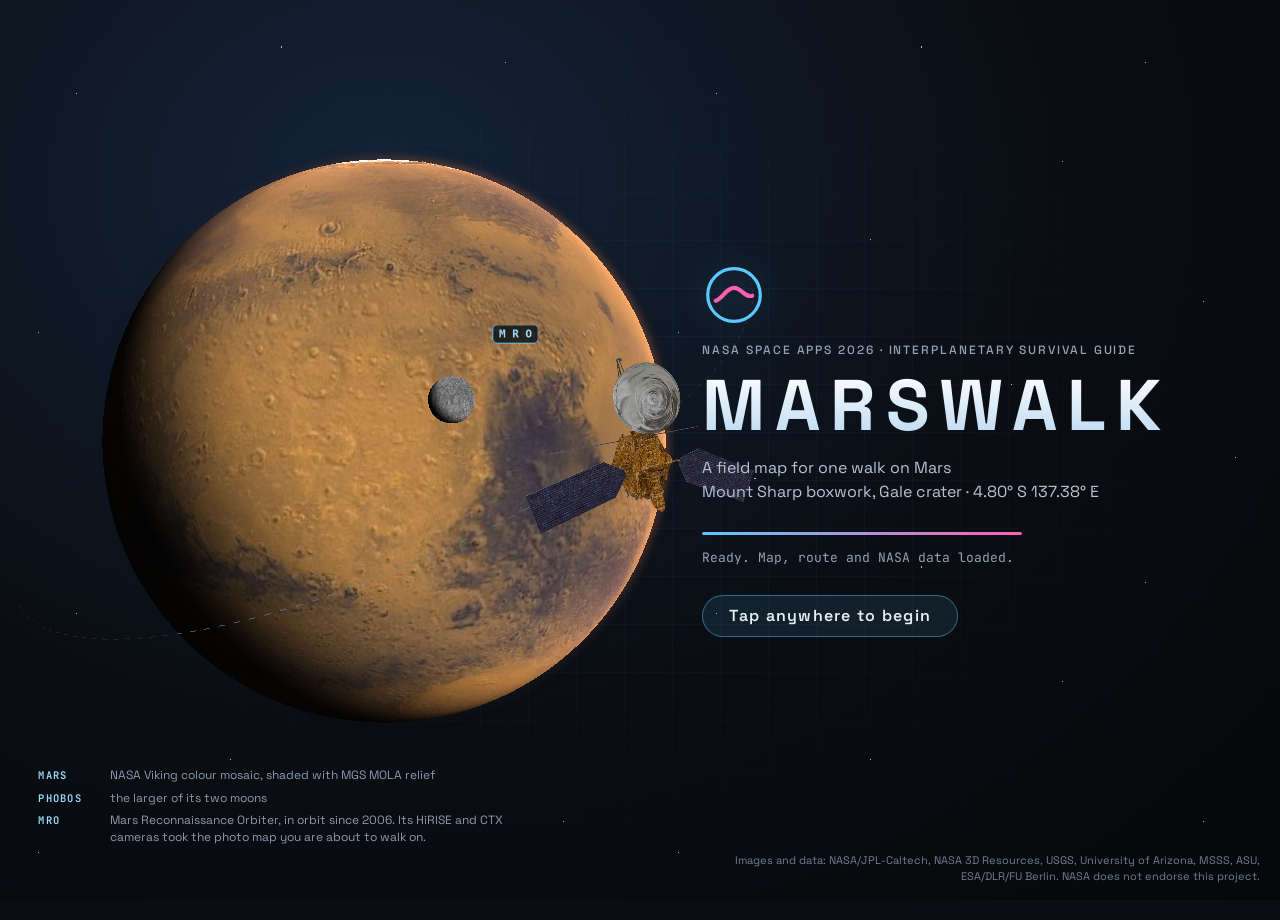
==== commit 369397fb: "final version" ====
--- a/index.html
+++ b/index.html
@@ -6,11 +6,41 @@
 <link rel="icon" href="data:,">
 <title>Marswalk: Mount Sharp boxwork field map</title>
 <link rel="preconnect" href="https://fonts.googleapis.com">
-<link href="https://fonts.googleapis.com/css2?family=Barlow:wght@400;500;600&family=Barlow+Semi+Condensed:wght@500;600;700&display=swap" rel="stylesheet">
+<link href="https://fonts.googleapis.com/css2?family=Space+Grotesk:wght@400;500;600;700&family=JetBrains+Mono:wght@400;500;600&display=swap" rel="stylesheet">
 <link rel="stylesheet" href="leaflet.css">
 <link rel="stylesheet" href="style.css">
 </head>
 <body>
+<!-- ============ start screen: shown while the page loads; a tap or any key enters the app (intro.js) ============ -->
+<div id="intro" role="dialog" aria-modal="true" aria-labelledby="intro-title" aria-describedby="intro-status">
+  <div class="intro-grid" aria-hidden="true"></div>
+  <div class="intro-stars" aria-hidden="true"></div>
+  <div class="intro-art" aria-hidden="true">
+    <div class="intro-planet"><i></i></div>
+    <canvas id="intro-globe"></canvas>
+    <img id="art-mars" src="mars-color.jpg" alt="" hidden>
+    <img id="art-phobos" src="phobos.jpg" alt="" hidden>
+    <img id="art-sat" src="mro.webp" alt="" hidden>
+  </div>
+  <div class="intro-body">
+    <svg class="intro-logo" viewBox="0 0 28 28" aria-hidden="true" focusable="false"><circle cx="14" cy="14" r="11.5" fill="none" stroke="#5CC8FF" stroke-width="1.4"/><path d="M6 16.5c3.4-1.2 4.6-5.6 8-5.6s4.6 4.4 8 3.4" fill="none" stroke="#FF5FB0" stroke-width="1.8" stroke-linecap="round"/></svg>
+    <p class="intro-kicker">NASA Space Apps 2026 · Interplanetary Survival Guide</p>
+    <h1 id="intro-title">MARSWALK</h1>
+    <p class="intro-sub">A field map for one walk on Mars<br>Mount Sharp boxwork, Gale crater · 4.80° S 137.38° E</p>
+    <div class="intro-load" aria-hidden="true"><i id="intro-bar"></i></div>
+    <p id="intro-status" role="status">Loading the map and NASA data…</p>
+    <p id="intro-go" class="intro-go" aria-hidden="true">Tap anywhere to begin</p>
+  </div>
+  <dl class="intro-legend">
+    <div><dt>Mars</dt><dd>NASA Viking colour mosaic, shaded with MGS MOLA relief</dd></div>
+    <div><dt>Phobos</dt><dd>the larger of its two moons</dd></div>
+    <div><dt>MRO</dt><dd>Mars Reconnaissance Orbiter, in orbit since 2006. Its HiRISE and CTX cameras took the photo map you are about to walk on.</dd></div>
+  </dl>
+  <p class="intro-credit">Images and data: NASA/JPL-Caltech, NASA 3D Resources, USGS, University of Arizona, MSSS, ASU, ESA/DLR/FU Berlin. NASA does not endorse this project.</p>
+</div>
+<!-- The start screen's scene starts here, before the app's scripts, and draws in a worker of its own (globe.js) -->
+<script src="globe.js"></script>
+
 <div id="app">
 
   <!-- ============ left column: the map's legend ============ -->
@@ -215,7 +245,7 @@
         <input id="pl-save-name" type="text" maxlength="60" autocomplete="off">
         <div class="row"><button type="submit">Save checkpoint</button><button id="pl-save-cancel" type="button">Cancel</button></div>
       </form>
-      <p class="note">The arrow shows a place on the map; the walker stays put. The walker icon moves the walker there with a new trail: nearby the base stays, far away the base moves too, because a flat map of metres is only accurate near its centre.</p>
+      <p class="note">Beside each place: the arrow shows it on the map (the walker stays put); the route symbol finds the ways to walk there, in Markers and routes; the bolt teleports the walker there with a new trail. Nearby the base stays; far away the base moves too, because a flat map of metres is only accurate near its centre.</p>
     </section>
 
     <!-- The trail and the saved trails show in two parts of the column: Menu, and Markers and routes -->
@@ -251,6 +281,7 @@
     <section id="saved-sec" data-tab="menu nav">
       <h2>Saved routes and trails</h2>
       <ul id="saved"></ul>
+      <p class="note">The five samples are practice walks near base: show one on the map, replay it, or download it as a trail file and bring it back in with Import (the button below). See sample-trails/HOW-TO-USE.txt.</p>
       <p id="store-msg" class="note" role="status" hidden></p>
       <div class="row icons">
         <button id="btn-import" type="button" class="ib" aria-label="Import a trail file" data-tip="Import a trail file" data-icon="upload"></button>
@@ -272,7 +303,7 @@
       </label>
       <div id="route-legend" class="ramp" hidden><span id="ramp-min"></span><i></i><span id="ramp-max"></span></div>
       <canvas id="profile" width="536" height="150" aria-label="Elevation along the route"></canvas>
-      <p class="note">Height along the route <button type="button" class="info" data-info="elevation" aria-label="What does this mean?">i</button>, from Curiosity's own position fixes. The blue mark is you. Colour the stops by "Slope along the drive" <button type="button" class="info" data-info="slope" aria-label="What does this mean?">i</button> to see the steep parts.</p>
+      <p class="note">Height along the route <button type="button" class="info" data-info="elevation" aria-label="What does this mean?">i</button>, from Curiosity's own position fixes. The bright mark is you. Colour the stops by "Slope along the drive" <button type="button" class="info" data-info="slope" aria-label="What does this mean?">i</button> to see the steep parts.</p>
     </section>
 
     <footer data-tab="menu">
@@ -283,6 +314,8 @@
 
   <!-- ============ top bar: who moves the pointer, and the view ============ -->
   <div id="bar" role="toolbar" aria-label="Movement and view">
+    <div class="brand"><svg viewBox="0 0 28 28" aria-hidden="true" focusable="false"><circle cx="14" cy="14" r="11.5" fill="none" stroke="var(--me)" stroke-width="1.8"/><path d="M6 16.5c3.4-1.2 4.6-5.6 8-5.6s4.6 4.4 8 3.4" fill="none" stroke="var(--t2)" stroke-width="2" stroke-linecap="round"/></svg>
+      <div><b>MARSWALK</b><span>Mount Sharp boxwork · Gale crater · 4.80° S 137.38° E</span></div></div>
     <div class="seg" role="group" aria-label="Who moves the pointer">
       <button id="mode-replay" type="button" class="ib" aria-pressed="true" aria-label="Replay Curiosity's drive" data-tip="Replay Curiosity's drive" data-icon="route"></button>
       <button id="mode-manual" type="button" class="ib" aria-pressed="false" aria-label="Walk it yourself" data-tip="Walk it yourself" data-icon="walk"></button>
@@ -296,7 +329,12 @@
         <option value="120">120×</option>
       </select>
     </label>
+    <div class="seg" role="group" aria-label="Teleport history">
+      <button id="tp-undo" type="button" class="ib" aria-label="Undo teleport" data-tip="Undo teleport" data-icon="undo" disabled></button>
+      <button id="tp-redo" type="button" class="ib" aria-label="Redo teleport" data-tip="Redo teleport" data-icon="redo" disabled></button>
+    </div>
     <span class="spacer"></span>
+    <button id="btn-tour" type="button" class="lb" data-icon="help" data-tip="A guided tour of the app"><span>Tutorial</span></button>
     <label class="select inline ico-label" data-tip="Walker"><span data-icon="person"></span><span class="sr">Walker</span><select id="walker"></select></label>
     <!-- Map scale. Walk also keeps the walker in view (it is pressed while the map follows them); dragging the map stops that. -->
     <div class="seg" role="group" aria-label="Map scale">
@@ -326,6 +364,7 @@
     <div id="dust-warn" role="status" hidden></div>
     <div id="budget-warn" role="alert" hidden></div>
     <div id="pick-hint" role="status" hidden></div>
+    <div id="tp-note" role="status" hidden></div>
     <div id="safe-alarm" role="alert" hidden></div>
     <div id="edit-bar" role="toolbar" aria-label="Trail editing" hidden>
       <p>Editing the trail. Drag a point to move it, tap a point for more, tap the line to add a point.</p>
@@ -359,9 +398,9 @@
     <!-- Mission status: always on the map, whatever tab or layout (hud.js). A press explains each one. -->
     <!-- Readout tabs: on the right edge of the map, like the panel tabs on its left. Press the open one to fold the panel. -->
     <nav id="ro-tabs" aria-label="Readouts">
-      <button type="button" data-ro-tab="nav" aria-controls="nav" aria-pressed="true" aria-label="Position readouts" data-tip="Position" data-icon="locate"></button>
-      <button type="button" data-ro-tab="env" aria-controls="env" aria-pressed="false" aria-label="Conditions readouts" data-tip="Conditions" data-icon="globe"></button>
-      <button type="button" data-ro-tab="budget-ro" aria-controls="budget-ro" aria-pressed="false" aria-label="Walk budget readouts" data-tip="Budget" data-icon="clock"></button>
+      <button type="button" data-ro-tab="nav" aria-controls="nav" aria-pressed="true" aria-label="Position and movement readouts" data-tip="Position" data-icon="compass"></button>
+      <button type="button" data-ro-tab="env" aria-controls="env" aria-pressed="false" aria-label="Conditions readouts: weather, radiation, dust" data-tip="Conditions" data-icon="thermo"></button>
+      <button type="button" data-ro-tab="budget-ro" aria-controls="budget-ro" aria-pressed="false" aria-label="Walk budget readouts: oxygen, battery, turn back" data-tip="Budget" data-icon="tank"></button>
     </nav>
     <div id="mission" role="group" aria-label="Mission status">
       <button type="button" id="m-o2" class="mchip" data-info="walkBudget" data-tip="Oxygen left" aria-label="Oxygen left"><span class="mi mi-o2" aria-hidden="true">O<sub>2</sub></span><b>–</b></button>
@@ -421,6 +460,16 @@
     <button id="settings-close" type="button" aria-label="Close settings">Done</button>
   </header>
   <div class="set-body">
+    <nav class="set-nav" aria-label="Settings sections">
+      <button type="button" data-goto="set-display-h" aria-current="true">Readouts and alarm</button>
+      <button type="button" data-goto="set-o2-h">Walk budget: oxygen</button>
+      <button type="button" data-goto="set-theme-h">App colours</button>
+      <button type="button" data-goto="set-walker-h">Walker</button>
+      <button type="button" data-goto="set-trail-h">Trail</button>
+      <button type="button" data-goto="set-pointer-h">Pointer</button>
+      <button type="button" data-goto="set-move-h">Moving the pointer</button>
+      <p>Kept in this browser.</p>
+    </nav>
     <div class="set-grid">
 
       <section class="set-card set-wide" aria-labelledby="set-display-h">
@@ -465,7 +514,7 @@
       <section class="set-card set-wide" aria-labelledby="set-theme-h">
         <h3 id="set-theme-h">App colours</h3>
         <div id="set-theme" role="group" aria-label="App colours"></div>
-        <p class="note">The night themes are easier on the eyes in the dark; Night red keeps them adjusted to it. High contrast is for bright light.</p>
+        <p class="note">Six console themes differ in their accent colour. Night red keeps eyes adjusted to the dark; Daylight is for a lit room and Direct sun for bright light.</p>
       </section>
 
       <section class="set-card" aria-labelledby="set-walker-h">
@@ -498,13 +547,39 @@
         <h3 id="set-move-h">Moving the pointer</h3>
         <div id="set-move" class="seg"></div>
         <p class="note">Keys are W A S D, the arrow keys and the on-screen pad. A tap walks the pointer to the spot you touch.</p>
-        <p class="note">Right-click a spot on the map (long-press on a touch screen) to reveal what is known about it, travel there or mark it as a landmark.</p>
+        <p class="note">Right-click a spot on the map (long-press on a touch screen) to reveal what is known about it, find routes to it, teleport there or mark it as a landmark.</p>
       </section>
 
-    </div>
-    <div class="row set-foot"><button id="set-reset" type="button">Back to the original look</button></div>
+      <div class="row set-foot"><button id="set-reset" type="button">Back to the original look</button></div>
+    </div>
   </div>
 </section>
+
+<!-- ============ the tutorial: the question for a first visit, and the guided tour (intro.js) ============ -->
+<div id="tour-ask" role="dialog" aria-modal="true" aria-labelledby="tour-ask-h" hidden>
+  <div class="tour-ask-card">
+    <span class="tour-ask-ic" data-icon="help"></span>
+    <h2 id="tour-ask-h">New to Marswalk?</h2>
+    <p>A short tour shows the map, the controls and where everything is. It takes about two minutes, and you can leave it at any step.</p>
+    <div class="row"><button id="tour-yes" type="button">Take the tour</button><button id="tour-no" type="button">Not now</button></div>
+    <p class="note">The Tutorial button at the top of the screen starts it any time.</p>
+  </div>
+</div>
+<div id="tour" hidden>
+  <div id="tour-shade"></div>
+  <div id="tour-hole" aria-hidden="true"></div>
+  <div id="tour-card" role="dialog" aria-modal="true" aria-labelledby="tour-title" aria-describedby="tour-text" tabindex="-1">
+    <p id="tour-step" class="tour-step"></p>
+    <h2 id="tour-title"></h2>
+    <p id="tour-text"></p>
+    <div class="tour-nav">
+      <button id="tour-end" type="button" class="tour-skip">End tour</button>
+      <span class="spacer"></span>
+      <button id="tour-back" type="button">Back</button>
+      <button id="tour-next" type="button">Next</button>
+    </div>
+  </div>
+</div>
 
 <!-- One small pop-up shared by every (i) button; the texts are GLOSSARY in config.js -->
 <div id="info-pop" role="dialog" aria-label="Explanation" hidden></div>
@@ -523,6 +598,7 @@
 <script src="settings.js"></script>
 <script src="budget.js"></script>
 <script src="places.js"></script>
+<script src="samples.js"></script>
 <script src="app.js"></script>
 <script src="trail-edit.js"></script>
 <!-- The dust packs (7 MB) load after the map's first view, not with the page (lazy.js). build.py makes them ordinary scripts in marswalk.html. -->
@@ -544,5 +620,6 @@
 <script src="context-menu.js"></script>
 <script src="imagery.js"></script>
 <script src="o2-model.js"></script>
+<script src="intro.js"></script>
 </body>
 </html>
--- a/style.css
+++ b/style.css
@@ -1,55 +1,76 @@
-/* Marswalk: a printed-map sheet. The photo map is the sheet; the grey collar and
-   margins carry the legend, as on a USGS quadrangle. Magenta is the overprint colour
-   cartographers use for field revisions, so it marks the walker's own trail. */
-/* Colours. Ten themes; Settings switches between them by setting data-theme on <body>. Each block also
-   applies to [data-theme-preview], the little sample tiles in Settings > App colours.
-   Mars is brown and grey, so the default frame is blue: it never blends into the map. */
+/* Marswalk: Mission Control. A dark console: the map fills the screen and the panels float over it as
+   glass, numbers are set in a monospace face so they do not jitter, and one accent colour marks what is
+   active. Magenta is still the walker's own trail. Nine colour themes; settings.js switches them by setting
+   data-theme on <body>. Each block also applies to [data-theme-preview], the sample tiles in Settings. */
 :root {
   --t1: #FFC2E2; --t2: #FF5FB0; --t3: #D4148C; --t4: #6E0A63;      /* trail shades, set from Settings */
-  --me-colour: #0B5FFF; --me-edge: #FFFFFF; --me-scale: 1;         /* pointer, set from Settings */
-  --label: "Barlow Semi Condensed", "Arial Narrow", "Helvetica Neue", Arial, sans-serif;
-  --body: "Barlow", "Helvetica Neue", Arial, sans-serif;
-}
-body, body[data-theme="blue"], [data-theme-preview="blue"] {
-  --paper: #E2EEFA; --paper-2: #C6DCF3; --field: #F5FAFF; --rule: #98B6D8;
-  --ink: #0B2545; --ink-2: #3A5A82; --me: #0B5FFF; --warn: #8A3400;
-}
-body[data-theme="night"], [data-theme-preview="night"] {
-  --paper: #0B2545; --paper-2: #17396B; --field: #06182F; --rule: #35598C;
-  --ink: #EAF3FC; --ink-2: #A9C6E4; --me: #8DBBFF; --warn: #FFC078;
-}
-body[data-theme="grey"], [data-theme-preview="grey"] {
-  --paper: #E7EAEA; --paper-2: #D6DCDD; --field: #FFFFFF; --rule: #AEB8BC;
-  --ink: #14202B; --ink-2: #44535E; --me: #0B5FFF; --warn: #9A3B00;
-}
-body[data-theme="sand"], [data-theme-preview="sand"] {
-  --paper: #F3E9DA; --paper-2: #E6D3B8; --field: #FFF9F0; --rule: #C9AE88;
-  --ink: #3B2412; --ink-2: #6E4B2D; --me: #0B5FFF; --warn: #8A3400;
-}
-body[data-theme="green"], [data-theme-preview="green"] {
-  --paper: #E3F1E6; --paper-2: #C7E2CD; --field: #F6FBF7; --rule: #94C2A0;
-  --ink: #0F2E1B; --ink-2: #3A6249; --me: #0B5FFF; --warn: #8A3400;
-}
-body[data-theme="violet"], [data-theme-preview="violet"] {
-  --paper: #ECE6F7; --paper-2: #D8CCF0; --field: #F8F5FD; --rule: #AE9BD6;
-  --ink: #24133F; --ink-2: #55457A; --me: #0B5FFF; --warn: #8A3400;
-}
-body[data-theme="contrast"], [data-theme-preview="contrast"] {   /* bright light, as in direct sun */
-  --paper: #FFFFFF; --paper-2: #E4E4E4; --field: #FFFFFF; --rule: #000000;
-  --ink: #000000; --ink-2: #1F1F1F; --me: #0047FF; --warn: #8A2A00;
-}
-body[data-theme="teal"], [data-theme-preview="teal"] {
-  --paper: #0E2A2E; --paper-2: #164249; --field: #071B1E; --rule: #2F6870;
-  --ink: #E6F5F4; --ink-2: #9CC9C6; --me: #6FD3FF; --warn: #FFC078;
-}
-body[data-theme="black"], [data-theme-preview="black"] {
-  --paper: #0E0F11; --paper-2: #23262B; --field: #000000; --rule: #3A3F47;
-  --ink: #F2F4F7; --ink-2: #A8B0BB; --me: #7FB2FF; --warn: #FFB25E;
+  --me-colour: #5CC8FF; --me-edge: #FFFFFF; --me-scale: 1;         /* pointer, set from Settings */
+  --label: "Space Grotesk", "Segoe UI", "Helvetica Neue", Arial, sans-serif;
+  --body: "Space Grotesk", "Segoe UI", "Helvetica Neue", Arial, sans-serif;
+  --mono: "JetBrains Mono", ui-monospace, "SF Mono", Consolas, monospace;
+  --r: 10px; --r-lg: 14px;                                         /* corner radius: controls, panels */
+  --gap: 12px;                                                     /* panels' distance from the screen edge */
+}
+/* Per theme: --bg behind everything, --paper the panels, --glass the panels over the map (see-through),
+   --paper-2 a raised or hovered surface, --sel the pressed control and --sel-ink its text, --field inputs,
+   --line borders, --rule hairlines inside panels, --ink and --ink-2 text, --me the accent (focus, active),
+   --on-me text on the accent, --warn warning text; --good/--bad/--amber with their tinted backgrounds. */
+body, body[data-theme="console"], [data-theme-preview="console"] {
+  --bg: #0A0D12; --paper: #0E131A; --glass: rgba(14, 19, 26, .86); --paper-2: #152030; --raised: #121A24;
+  --sel: #1B2A3A; --sel-ink: #FFFFFF; --field: #0A0D12; --line: #2A3647; --rule: #1E2836;
+  --ink: #E6EDF5; --ink-2: #93A3B8; --me: #5CC8FF; --on-me: #06131C; --warn: #FFB547;
+}
+body[data-theme="graphite"], [data-theme-preview="graphite"] {
+  --bg: #0E0F11; --paper: #16181B; --glass: rgba(22, 24, 27, .88); --paper-2: #23262B; --raised: #1C1F23;
+  --sel: #2E3238; --sel-ink: #FFFFFF; --field: #0E0F11; --line: #3A3F47; --rule: #2A2E34;
+  --ink: #F2F4F7; --ink-2: #A8B0BB; --me: #DCE4EE; --on-me: #0E0F11; --warn: #FFB25E;
+}
+body[data-theme="ember"], [data-theme-preview="ember"] {
+  --bg: #110D0A; --paper: #18120E; --glass: rgba(24, 18, 14, .88); --paper-2: #261C14; --raised: #1F1711;
+  --sel: #33251A; --sel-ink: #FFFFFF; --field: #110D0A; --line: #45331F; --rule: #2C2016;
+  --ink: #F6EEE6; --ink-2: #BBA894; --me: #FFB547; --on-me: #1F1300; --warn: #FF8A5C;
+}
+body[data-theme="aurora"], [data-theme-preview="aurora"] {
+  --bg: #08100D; --paper: #0C1713; --glass: rgba(12, 23, 19, .88); --paper-2: #13241C; --raised: #101E18;
+  --sel: #183526; --sel-ink: #FFFFFF; --field: #08100D; --line: #234235; --rule: #172C22;
+  --ink: #E5F4EC; --ink-2: #92B9A6; --me: #4FE0A0; --on-me: #032015; --warn: #FFC078;
+}
+body[data-theme="nebula"], [data-theme-preview="nebula"] {
+  --bg: #0D0B14; --paper: #13101D; --glass: rgba(19, 16, 29, .88); --paper-2: #1F1930; --raised: #19152A;
+  --sel: #2A2245; --sel-ink: #FFFFFF; --field: #0D0B14; --line: #352C52; --rule: #231D37;
+  --ink: #EEEAF7; --ink-2: #ACA4C7; --me: #B49CFF; --on-me: #160C33; --warn: #FFC078;
 }
 body[data-theme="red"], [data-theme-preview="red"] {        /* red on black keeps eyes adjusted to the dark */
-  --paper: #140505; --paper-2: #2A0B0B; --field: #0A0202; --rule: #5A1A1A;
-  --ink: #FF6B5B; --ink-2: #C8463A; --me: #FF9A6B; --warn: #FFB25E;
-}
+  --bg: #0A0202; --paper: #140505; --glass: rgba(20, 5, 5, .9); --paper-2: #240909; --raised: #1C0707;
+  --sel: #3A0E0E; --sel-ink: #FF8A7D; --field: #0A0202; --line: #5A1A1A; --rule: #331010;
+  --ink: #FF6B5B; --ink-2: #E8665A; --me: #FF9A6B; --on-me: #1A0503; --warn: #FFB25E;
+}
+body[data-theme="daylight"], [data-theme-preview="daylight"] {   /* the console in a lit room */
+  --bg: #DDE3EA; --paper: #F7F9FB; --glass: rgba(247, 249, 251, .92); --paper-2: #E8EEF5; --raised: #EEF2F7;
+  --sel: #D5E4F8; --sel-ink: #0B1726; --field: #FFFFFF; --line: #BCC7D3; --rule: #DCE2E9;
+  --ink: #0B1726; --ink-2: #485A6F; --me: #0B5FFF; --on-me: #FFFFFF; --warn: #9A3B00;
+}
+body[data-theme="contrast"], [data-theme-preview="contrast"] {   /* direct sun: black on white, no glass */
+  --bg: #FFFFFF; --paper: #FFFFFF; --glass: #FFFFFF; --paper-2: #E6E6E6; --raised: #F2F2F2;
+  --sel: #000000; --sel-ink: #FFFFFF; --field: #FFFFFF; --line: #000000; --rule: #000000;
+  --ink: #000000; --ink-2: #1F1F1F; --me: #0047FF; --on-me: #FFFFFF; --warn: #8A2A00;
+}
+/* status colours: dark themes, then the two light ones */
+body {
+  --good: #46D39A; --bad: #FF5C77; --amber: #FFB547;
+  --good-bg: rgba(70, 211, 154, .13); --good-ink: #9BF0C9;
+  --bad-bg: rgba(255, 92, 119, .14); --bad-bg-solid: #2A0F16; --bad-ink: #FFC2CC;
+  --warn-bg: rgba(255, 181, 71, .13); --warn-ink: #FFD99E;
+  --shadow: 0 8px 28px rgba(0, 0, 0, .45);
+}
+body[data-theme="daylight"], body[data-theme="contrast"] {
+  --good: #1B7F4B; --bad: #B01E3C; --amber: #A85F00;
+  --good-bg: #DDF3E4; --good-ink: #0C351D;
+  --bad-bg: #FBE3E0; --bad-bg-solid: #FBE3E0; --bad-ink: #5E0C1A;
+  --warn-bg: #FFF3D6; --warn-ink: #6B2A00;
+  --shadow: 0 6px 20px rgba(11, 23, 38, .18);
+}
+body[data-theme="red"] { --good: #FF9A6B; --bad: #FF3B30; --amber: #FFB25E; --good-ink: #FFB59A; --bad-ink: #FFB0A8; --warn-ink: #FFC98F; }
 * { box-sizing: border-box; }
 /* Theme change: colours glide to the new theme. Only for the moment of the change, so hovers stay quick;
    the map itself is left out, because Leaflet animates its tiles and zoom with transitions of its own. */
@@ -57,7 +78,8 @@
   transition: background-color .5s ease, color .5s ease, border-color .5s ease, outline-color .5s ease, fill .5s ease, stroke .5s ease, box-shadow .5s ease !important;
 }
 html, body { height: 100%; margin: 0; }
-body { font: 400 15px/1.4 var(--body); color: var(--ink); background: var(--paper); }
+body { font: 400 15px/1.4 var(--body); color: var(--ink); background: var(--bg); color-scheme: dark; }
+body[data-theme="daylight"], body[data-theme="contrast"] { color-scheme: light; }
 [hidden] { display: none !important; }
 .sr { position: absolute; width: 1px; height: 1px; overflow: hidden; clip-path: inset(50%); }
 
@@ -70,10 +92,10 @@
 }
 
 /* ---------- collar (legend column) ---------- */
-#collar { grid-area: collar; position: relative; overflow-y: auto;    /* relative: hidden labels (.sr) stay inside the column instead of lengthening the page */ border-right: 1.5px solid var(--ink); padding: 18px 18px 12px; background: var(--paper); }
+#collar { grid-area: collar; position: relative; overflow-y: auto;    /* relative: hidden labels (.sr) stay inside the column instead of lengthening the page */ border-right: 1px solid var(--line); padding: 18px 18px 12px; background: var(--paper); }
 .sheet-title h1 { font: 700 34px/1 var(--label); letter-spacing: -0.01em; margin: 0 0 6px; }
 .sheet-title p { margin: 0; color: var(--ink-2); font: 500 15px/1.3 var(--label); }
-#collar section { border-top: 1.5px solid var(--ink); margin-top: 12px; padding-top: 8px; }
+#collar section { border-top: 1px solid var(--line); margin-top: 12px; padding-top: 8px; }
 #collar h2 { font: 600 17px/1.2 var(--label); margin: 0 0 8px; }
 .note { color: var(--ink-2); font-size: 13px; line-height: 1.35; margin: 8px 0 0; }
 #collar footer { border-top: 1px solid var(--rule); margin-top: 16px; padding-top: 8px; }
@@ -81,21 +103,21 @@
 
 #layer-list .grp { font: 600 13px/1 var(--label); color: var(--ink-2); margin: 8px 0 2px; }
 #layer-list .grp:first-child { margin-top: 0; }
-#layer-list label { display: grid; grid-template-columns: 20px 1fr auto; align-items: center; gap: 6px; padding: 3px 4px; border-radius: 3px; cursor: pointer; }
+#layer-list label { display: grid; grid-template-columns: 20px 1fr auto; align-items: center; gap: 6px; padding: 3px 4px; border-radius: var(--r); cursor: pointer; }
 #layer-list label:hover { background: var(--paper-2); }
-#layer-list input { margin: 0; width: 16px; height: 16px; accent-color: var(--ink); }
+#layer-list input { margin: 0; width: 16px; height: 16px; accent-color: var(--me); }
 #layer-list .res { font: 500 13px/1 var(--label); color: var(--ink-2); font-variant-numeric: tabular-nums; }
-#layer-list label:has(input:checked) { background: var(--ink); color: var(--paper); }
+#layer-list label:has(input:checked) { background: var(--sel); color: var(--sel-ink); }
 #layer-list label:has(input:checked) .res { color: var(--paper-2); }
 
 .slider { display: grid; grid-template-columns: auto 1fr; align-items: center; gap: 10px; margin-top: 10px; font: 500 14px/1 var(--label); }
-.slider input { width: 100%; accent-color: var(--ink); }
-.select select, button { font: 600 15px/1 var(--label); color: var(--ink); background: var(--paper); border: 1.5px solid var(--ink); border-radius: 3px; min-height: 40px; padding: 0 12px; cursor: pointer; }
+.slider input { width: 100%; accent-color: var(--me); }
+.select select, button { font: 600 15px/1 var(--label); color: var(--ink); background: var(--paper); border: 1px solid var(--line); border-radius: var(--r); min-height: 40px; padding: 0 12px; cursor: pointer; }
 .select select { width: 100%; }
 .select.inline { display: inline-flex; align-items: center; gap: 6px; font: 500 14px/1 var(--label); }
 .select.inline select { width: auto; }
 button:hover { background: var(--paper-2); }
-button[aria-pressed="true"] { background: var(--ink); color: var(--paper); }
+button[aria-pressed="true"] { background: var(--sel); color: var(--sel-ink); }
 button:focus-visible, select:focus-visible, input:focus-visible { outline: 3px solid var(--me); outline-offset: 2px; }
 .row { display: flex; gap: 8px; margin-top: 10px; }
 .row button { flex: 1; }
@@ -109,21 +131,21 @@
 .trail-key i { display: block; height: 8px; border: 1px solid var(--ink); margin-bottom: 4px; }
 
 /* ---------- top bar ---------- */
-#bar { grid-area: bar; display: flex; flex-wrap: wrap; align-items: center; gap: 8px; padding: 8px 12px; border-bottom: 1.5px solid var(--ink); }
+#bar { grid-area: bar; display: flex; flex-wrap: wrap; align-items: center; gap: 8px; padding: 8px 12px; border-bottom: 1px solid var(--line); }
 #bar .spacer { flex: 1; }
 .seg { display: inline-flex; }
 .seg button { border-radius: 0; margin-left: -1.5px; }
-.seg button:first-child { border-radius: 3px 0 0 3px; margin-left: 0; }
+.seg button:first-child { border-radius: var(--r) 0 0 3px; margin-left: 0; }
 .seg button:last-child { border-radius: 0 3px 3px 0; }
 .only-narrow { display: none; }
 
 /* ---------- map stage ---------- */
-#stage { grid-area: stage; position: relative; min-height: 0; background: #1b1b1b; }
-#map { position: absolute; inset: 0; background: #1b1b1b; font: inherit; }
+#stage { grid-area: stage; position: relative; min-height: 0; background: var(--bg); }
+#map { position: absolute; inset: 0; background: var(--bg); font: inherit; }
 .leaflet-container { font: 400 14px/1.35 var(--body); }
 .leaflet-control-attribution { font: 400 11px/1.3 var(--body); background: var(--paper) !important; color: var(--ink); opacity: .9; }
-.leaflet-popup-content-wrapper { border-radius: 3px; background: var(--paper); color: var(--ink); border: 1.5px solid var(--ink); box-shadow: none; }
-.leaflet-popup-tip { background: var(--paper); border: 1.5px solid var(--ink); box-shadow: none; }
+.leaflet-popup-content-wrapper { border-radius: var(--r); background: var(--paper); color: var(--ink); border: 1px solid var(--line); box-shadow: none; }
+.leaflet-popup-tip { background: var(--paper); border: 1px solid var(--line); box-shadow: none; }
 .leaflet-popup-content { margin: 10px 12px; min-width: 190px; }
 .pop h3 { font: 600 16px/1.2 var(--label); margin: 0 0 6px; }
 .pop ol, .pop ul { margin: 0; padding: 0 0 0 20px; font-variant-numeric: tabular-nums; }
@@ -135,12 +157,12 @@
 .me svg { display: block; overflow: visible; color: var(--me-colour); transform: scale(var(--me-scale)); transform-origin: 36px 36px; }
 .me-arrow { stroke: var(--me-edge); }
 
-#banner { position: absolute; left: 64px; right: 12px; top: 12px; z-index: 900; background: #FFF3D6; color: #8A3400; border: 1.5px solid #8A3400; border-radius: 3px; padding: 10px 12px; font-weight: 500; }
+#banner { position: absolute; left: 64px; right: 12px; top: 12px; z-index: 900; background: var(--warn-bg); color: var(--warn-ink); border: 1px solid var(--amber); border-radius: var(--r); padding: 10px 12px; font-weight: 500; }
 #scale { position: absolute; left: 12px; bottom: 12px; z-index: 800; display: flex; align-items: flex-end; gap: 6px; color: #fff; font: 600 14px/1 var(--label); text-shadow: 0 0 3px #000, 0 0 3px #000; pointer-events: none; }
 #scale i { display: block; height: 7px; border: 2px solid #fff; border-top: 0; box-shadow: 0 1px 0 #000, 1px 0 0 #000, -1px 0 0 #000; }
 
-#pov { position: absolute; right: 60px; top: 12px; z-index: 800; width: min(250px, 40%); margin: 0; background: var(--paper); border: 1.5px solid var(--ink); border-radius: 3px; }
-#pov img { display: block; width: 100%; aspect-ratio: 1; object-fit: cover; background: #2a2a2a; }
+#pov { position: absolute; right: 60px; top: 12px; z-index: 800; width: min(250px, 40%); margin: 0; background: var(--paper); border: 1px solid var(--line); border-radius: var(--r); }
+#pov img { display: block; width: 100%; aspect-ratio: 1; object-fit: cover; background: var(--raised); }
 #pov figcaption { padding: 8px 10px 10px; display: grid; gap: 2px; font-size: 13px; }
 #pov strong { font: 600 15px/1.2 var(--label); }
 #pov span { color: var(--ink-2); }
@@ -153,7 +175,7 @@
    On narrow screens the column is a drawer and, while it is open, the tabs ride on its edge. */
 #tabs { position: absolute; left: -1.5px; top: 12px; z-index: 850; display: flex; flex-direction: column; gap: 5px; }
 #tabs button { width: 44px; height: 48px; min-height: 0; padding: 0 0 0 2px; display: grid; place-items: center;
-  background: var(--paper-2); color: var(--ink-2); border: 1.5px solid var(--ink); border-left: 0; border-radius: 0 7px 7px 0;
+  background: var(--paper-2); color: var(--ink-2); border: 1px solid var(--line); border-left: 0; border-radius: 0 7px 7px 0;
   box-shadow: 2px 1px 6px rgba(0, 0, 0, .4); }
 #tabs button:hover { background: var(--paper); color: var(--ink); }
 #tabs button[aria-pressed="true"] { width: 50px; background: var(--paper); color: var(--ink); }
@@ -166,13 +188,13 @@
 .sheet-title { position: relative; }
 #collar-close { position: absolute; right: -6px; top: -6px; width: 40px; padding: 0; font-size: 22px; }
 
-#pad { position: absolute; right: 12px; bottom: 12px; z-index: 800; display: grid; grid-template-columns: repeat(3, 56px); gap: 6px; background: var(--paper); border: 1.5px solid var(--ink); border-radius: 3px; padding: 8px; }
+#pad { position: absolute; right: 12px; bottom: 12px; z-index: 800; display: grid; grid-template-columns: repeat(3, 56px); gap: 6px; background: var(--paper); border: 1px solid var(--line); border-radius: var(--r); padding: 8px; }
 #pad button { min-height: 52px; font-size: 20px; padding: 0; touch-action: none; }
 #pad button[data-k="back"] { grid-column: 2; }
 #pad p { grid-column: 1 / -1; margin: 0; font-size: 12px; line-height: 1.3; color: var(--ink-2); max-width: 180px; }
 
 /* ---------- bottom strip (map margin) ---------- */
-#strip { grid-area: strip; border-top: 1.5px solid var(--ink); display: grid; grid-template-columns: minmax(0, 1.15fr) minmax(0, 1fr); }
+#strip { grid-area: strip; border-top: 1px solid var(--line); display: grid; grid-template-columns: minmax(0, 1.15fr) minmax(0, 1fr); }
 #strip dl { margin: 0; padding: 8px 12px 10px; display: flex; flex-wrap: wrap; gap: 4px 22px; align-items: flex-start; }
 #strip dl + dl { border-left: 1px solid var(--rule); }
 #strip dl > div { display: flex; flex-direction: column; min-width: 84px; }
@@ -212,7 +234,7 @@
 .rec.on::before { content: ""; display: inline-block; width: 10px; height: 10px; border-radius: 50%; background: #C8102E; margin-right: 6px; }
 #save-form { margin-top: 10px; display: grid; gap: 6px; }
 #save-form label { font: 500 14px/1 var(--label); }
-#save-form input { font: 500 15px/1 var(--body); min-height: 40px; padding: 0 10px; border: 1.5px solid var(--ink); border-radius: 3px; background: var(--field); color: var(--ink); }
+#save-form input { font: 500 15px/1 var(--body); min-height: 40px; padding: 0 10px; border: 1px solid var(--line); border-radius: var(--r); background: var(--field); color: var(--ink); }
 #save-form .row { margin-top: 0; }
 
 #saved { list-style: none; margin: 0; padding: 0; }
@@ -239,11 +261,11 @@
 #bar { position: relative; z-index: 900; }                       /* lets the gear's label sit over the map */
 #btn-settings { position: relative; }
 #btn-settings svg { width: 22px; height: 22px; display: block; }
-#tip { position: fixed; z-index: 2100; pointer-events: none; max-width: 260px; font: 600 13px/1.25 var(--label); padding: 6px 9px; border-radius: 3px;
-  background: var(--ink); color: var(--paper); box-shadow: 0 2px 8px rgba(0, 0, 0, .3); }
+#tip { position: fixed; z-index: 2100; pointer-events: none; max-width: 260px; font: 600 13px/1.25 var(--label); padding: 6px 9px; border-radius: var(--r);
+  background: var(--sel); color: var(--sel-ink); box-shadow: 0 2px 8px rgba(0, 0, 0, .3); }
 .ico { width: 22px; height: 22px; display: block; fill: none; stroke: currentColor; stroke-width: 2; stroke-linecap: round; stroke-linejoin: round; }
 .ico .f { fill: currentColor; stroke: none; }
-.ico .rec-dot { fill: #D7263D; }
+.ico .rec-dot { fill: var(--t2); }
 button.ib { width: 44px; padding: 0; display: inline-grid; place-items: center; flex: none; font-size: 20px; }
 button.ib.sm { width: 36px; padding: 0; }
 button.ib.sm .ico { width: 18px; height: 18px; }
@@ -254,14 +276,14 @@
 
 body.set-open { overflow: hidden; }
 #settings { position: fixed; inset: 0; z-index: 1500; display: flex; flex-direction: column; background: var(--paper); color: var(--ink); }
-#settings .set-head { display: flex; align-items: center; gap: 16px; padding: 12px max(16px, calc((100% - 1120px) / 2)); border-bottom: 1.5px solid var(--ink); background: var(--paper); }
+#settings .set-head { display: flex; align-items: center; gap: 16px; padding: 12px max(16px, calc((100% - 1120px) / 2)); border-bottom: 1px solid var(--line); background: var(--paper); }
 #settings h2 { display: flex; align-items: center; gap: 10px; font: 700 26px/1 var(--label); margin: 0; }
 #settings h2 svg { width: 26px; height: 26px; }
 #settings .set-head .note { flex: 1; margin: 0; color: var(--ink-2); font-size: 13px; }
 #settings-close { min-width: 96px; }
 #settings .set-body { flex: 1; overflow-y: auto; padding: 20px max(16px, calc((100% - 1120px) / 2)) 28px; }
 #settings .set-grid { display: grid; grid-template-columns: repeat(auto-fill, minmax(300px, 1fr)); gap: 16px; }
-#settings .set-card { border: 1.5px solid var(--ink); border-radius: 3px; padding: 14px 16px 16px; background: var(--field); min-width: 0; }
+#settings .set-card { border: 1px solid var(--line); border-radius: var(--r); padding: 14px 16px 16px; background: var(--field); min-width: 0; }
 #settings .set-wide { grid-column: 1 / -1; }
 #settings h3 { font: 700 19px/1.2 var(--label); margin: 0 0 10px; }
 #settings h4 { font: 600 15px/1.2 var(--label); color: var(--ink-2); margin: 16px 0 6px; padding-top: 10px; border-top: 1px solid var(--rule); }
@@ -286,14 +308,14 @@
 #settings #set-theme button { display: grid; gap: 6px; min-height: 0; padding: 6px 6px 8px; text-align: left; font: 600 13px/1.2 var(--label);
   background: var(--paper); color: var(--ink); }
 #settings #set-theme button:hover { background: var(--paper-2); }
-#settings #set-theme button[aria-pressed="true"] { background: var(--paper-2); color: var(--ink); outline: 3px solid var(--ink); outline-offset: 2px; }
+#settings #set-theme button[aria-pressed="true"] { background: var(--paper-2); color: var(--ink); outline: 2px solid var(--me); outline-offset: 2px; }
 .tt-prev { display: grid; grid-template-columns: 1fr 14px; grid-template-rows: 6px 1fr; gap: 4px; height: 44px; padding: 6px;
   background: var(--paper); border: 1px solid var(--rule); border-radius: 2px; }
 .tt-prev i:nth-child(1) { grid-column: 1 / -1; background: var(--ink); border-radius: 1px; width: 70%; }
 .tt-prev i:nth-child(2) { background: var(--paper-2); border: 1px solid var(--ink); border-radius: 1px; }
 .tt-prev i:nth-child(3) { background: var(--me); border-radius: 50%; align-self: end; height: 14px; }
 #settings .set-foot { margin-top: 18px; max-width: 320px; }
-#settings input[type="text"], #settings select { font: 500 15px/1 var(--body); min-height: 40px; padding: 0 8px; border: 1.5px solid var(--ink); border-radius: 3px; background: var(--field); color: var(--ink); }
+#settings input[type="text"], #settings select { font: 500 15px/1 var(--body); min-height: 40px; padding: 0 8px; border: 1px solid var(--line); border-radius: var(--r); background: var(--field); color: var(--ink); }
 @media (max-width: 640px) {
   #settings .set-head .note { display: none; }
   #settings .set-head h2 { flex: 1; }
@@ -301,7 +323,7 @@
 }
 .sws { display: flex; gap: 6px; }
 .sw { flex: 1; min-height: 34px; padding: 0; border-width: 1.5px; }
-.sw[aria-pressed="true"] { outline: 3px solid var(--ink); outline-offset: 2px; }
+.sw[aria-pressed="true"] { outline: 2px solid var(--me); outline-offset: 2px; }
 button:disabled { opacity: .45; cursor: default; }
 
 /* ---------- bottom readouts (Settings > Display) ---------- */
@@ -314,13 +336,13 @@
 body.ro-large #strip dt { font-size: 16px; }
 body.ro-large #strip button.info { width: 22px; height: 22px; font-size: 14px; }
 body.ro-large #strip #dust-read { max-width: 460px; }
-:root { --col-w: 270px; }
+:root { --col-w: 300px; }
 body.ro-large { --col-w: 380px; }
 @media (min-width: 861px) {
   body.ro-col:not(.ro-empty):not(.ro-folded) #app { grid-template-columns: 300px minmax(0, 1fr) var(--col-w); grid-template-rows: auto minmax(0, 1fr);
     grid-template-areas: "collar bar bar" "collar stage strip"; }
   body.ro-col:not(.ro-empty):not(.ro-folded) #app.collar-hidden { grid-template-columns: minmax(0, 1fr) var(--col-w); grid-template-areas: "bar bar" "stage strip"; }
-  body.ro-col #strip { border-top: 0; border-left: 1.5px solid var(--ink); grid-template-columns: minmax(0, 1fr); align-content: start; overflow-y: auto; min-height: 0; }
+  body.ro-col #strip { border-top: 0; border-left: 1px solid var(--line); grid-template-columns: minmax(0, 1fr); align-content: start; overflow-y: auto; min-height: 0; }
   body.ro-col #strip dl { flex-direction: column; flex-wrap: nowrap; gap: 12px; padding: 12px 14px 14px; }
   body.ro-col #strip dl + dl { border-left: 0; border-top: 1px solid var(--rule); }
   body.ro-col #strip dl > div, body.ro-col #strip #nav > div:first-child, body.ro-col #strip #probe, body.ro-col #strip #dust-read { min-width: 0; max-width: none; flex: none; }
@@ -330,19 +352,19 @@
 
 /* ---------- dust storm activity (js/dust-ui.js) ---------- */
 #collar .dustsec h3 { font: 600 15px/1.2 var(--label); margin: 14px 0 6px; padding-top: 8px; border-top: 1px solid var(--rule); }
-.check { display: grid; grid-template-columns: 20px 1fr auto; align-items: center; gap: 6px; padding: 5px 4px; border-radius: 3px; cursor: pointer; font: 600 15px/1.2 var(--label); }
+.check { display: grid; grid-template-columns: 20px 1fr auto; align-items: center; gap: 6px; padding: 5px 4px; border-radius: var(--r); cursor: pointer; font: 600 15px/1.2 var(--label); }
 .check:hover { background: var(--paper-2); }
-.check input { margin: 0; width: 16px; height: 16px; accent-color: var(--ink); }
+.check input { margin: 0; width: 16px; height: 16px; accent-color: var(--me); }
 .check .res { font: 500 13px/1 var(--label); color: var(--ink-2); }
-.check:has(input:checked) { background: var(--ink); color: var(--paper); }
+.check:has(input:checked) { background: var(--sel); color: var(--sel-ink); }
 .check:has(input:checked) .res { color: var(--paper-2); }
 .check.sub { font-weight: 500; font-size: 14px; margin-top: 6px; }
 .check.sub:has(input:checked) { background: none; color: inherit; }
 #collar .dustsec .select { display: block; margin-top: 8px; }
 #collar .dustsec .row.pair > label { flex: 1; min-width: 0; margin-top: 0; font: 500 13px/1.3 var(--label); color: var(--ink-2); }
 #collar .dustsec .row.pair select, #collar .dustsec .num input { width: 100%; min-height: 36px; padding: 0 6px; }
-.num input { font: 600 15px/1 var(--label); color: var(--ink); background: var(--field); border: 1.5px solid var(--ink); border-radius: 3px; }
-#dust-frame { width: 100%; margin: 12px 0 0; accent-color: var(--ink); }
+.num input { font: 600 15px/1 var(--label); color: var(--ink); background: var(--field); border: 1px solid var(--line); border-radius: var(--r); }
+#dust-frame { width: 100%; margin: 12px 0 0; accent-color: var(--me); }
 #collar .dustsec .row button { min-height: 36px; padding: 0 8px; }
 #collar .dustsec .row .select { flex: 1.4; margin-top: 0; }
 #collar .dustsec .row .select select { min-height: 36px; padding: 0 6px; }
@@ -367,7 +389,7 @@
 .dimp { list-style: disc; padding-left: 18px; }
 .dpop ul { list-style: none; padding: 0; }
 #dust-warn { position: absolute; left: 50%; top: 12px; transform: translateX(-50%); z-index: 790; max-width: min(520px, calc(100% - 24px)); background: var(--paper); color: var(--ink);
-  border: 1.5px solid var(--ink); border-left: 8px solid #E8742A; border-radius: 3px; padding: 7px 10px; font-size: 14px; line-height: 1.35; }
+  border: 1px solid var(--line); border-left: 8px solid #E8742A; border-radius: var(--r); padding: 7px 10px; font-size: 14px; line-height: 1.35; }
 #dust-warn.c4 { border-left-color: #B01E3C; }
 #dust-warn button { min-height: 28px; padding: 0 8px; margin-left: 4px; font-size: 13px; }
 #strip #dust-read { min-width: 150px; max-width: 300px; }
@@ -381,9 +403,9 @@
 /* ---------- (i) buttons and their pop-up ---------- */
 button.info { display: inline-grid; place-items: center; width: 17px; height: 17px; min-height: 0 !important; padding: 0 !important; flex: none !important; margin: 0 0 0 2px; vertical-align: -2px;
   border: 1.5px solid currentColor; border-radius: 50%; background: none; color: inherit; font: italic 700 11px/1 Georgia, "Times New Roman", serif; }
-button.info:hover, button.info[aria-expanded="true"] { background: var(--ink); color: var(--paper); border-color: var(--ink); }
+button.info:hover, button.info[aria-expanded="true"] { background: var(--sel); color: var(--sel-ink); border-color: var(--ink); }
 #info-pop { position: fixed; z-index: 2000; width: min(300px, calc(100vw - 16px)); background: var(--paper); color: var(--ink);
-  border: 1.5px solid var(--ink); border-radius: 3px; padding: 10px 12px 12px; box-shadow: 0 4px 14px rgba(0, 0, 0, .35); font-size: 13px; line-height: 1.4; }
+  border: 1px solid var(--line); border-radius: var(--r); padding: 10px 12px 12px; box-shadow: 0 4px 14px rgba(0, 0, 0, .35); font-size: 13px; line-height: 1.4; }
 #info-pop h4 { font: 600 16px/1.2 var(--label); margin: 0 26px 6px 0; }
 #info-pop p { margin: 6px 0 0; }
 #info-pop .basis { color: var(--ink-2); }
@@ -404,7 +426,7 @@
 .mk:focus-visible .mk-drop { outline: 3px solid var(--me); outline-offset: 2px; }
 .leaflet-container.picking, .leaflet-container.picking .leaflet-interactive, .leaflet-container.picking .leaflet-marker-icon { cursor: crosshair; }
 #pick-hint { position: absolute; left: 50%; bottom: 46px; transform: translateX(-50%); z-index: 795; max-width: calc(100% - 24px); background: var(--paper); color: var(--ink);
-  border: 1.5px solid var(--ink); border-left: 8px solid var(--me); border-radius: 3px; padding: 8px 10px; font: 600 16px/1.3 var(--label); box-shadow: 0 2px 8px rgba(0, 0, 0, .4); }
+  border: 1px solid var(--line); border-left: 8px solid var(--me); border-radius: var(--r); padding: 8px 10px; font: 600 16px/1.3 var(--label); box-shadow: 0 2px 8px rgba(0, 0, 0, .4); }
 #pick-hint button { min-height: 32px; padding: 0 10px; margin-left: 8px; }
 .mkp h3 { display: flex; align-items: center; gap: 8px; }
 .mkp h3 .ico, .mk-art-img { width: 22px; height: 22px; flex: none; object-fit: contain; }
@@ -422,13 +444,13 @@
 #collar .navsec .row.pair select { width: 100%; min-height: 40px; padding: 0 6px; margin-top: 2px; }
 #collar .navsec h2 { font-size: 19px; }
 #nav-route > .mk-lab { display: block; margin-bottom: 4px; font-size: 15px; }
-#rt-bar { display: flex; align-items: center; gap: 6px; border: 1.5px solid var(--ink); border-radius: 3px; background: var(--field); padding-left: 8px; }
+#rt-bar { display: flex; align-items: center; gap: 6px; border: 1px solid var(--line); border-radius: var(--r); background: var(--field); padding-left: 8px; }
 #rt-bar:focus-within { outline: 3px solid var(--me); outline-offset: 2px; }
 #rt-bar > span { display: inline-grid; color: var(--ink-2); }
 #rt-q { flex: 1; min-width: 0; min-height: 46px; border: 0; background: none; color: var(--ink); font: 500 17px/1.2 var(--body); padding: 0 2px; outline: none; }
 #rt-q::placeholder { color: var(--ink-2); opacity: .85; font-size: 15px; }
-#rt-pick { border: 0; border-left: 1.5px solid var(--ink); border-radius: 0 2px 2px 0; min-height: 46px; }
-#rt-sug { list-style: none; margin: 4px 0 0; padding: 0; border: 1.5px solid var(--ink); border-radius: 3px; background: var(--field); max-height: 290px; overflow-y: auto; }
+#rt-pick { border: 0; border-left: 1px solid var(--line); border-radius: 0 2px 2px 0; min-height: 46px; }
+#rt-sug { list-style: none; margin: 4px 0 0; padding: 0; border: 1px solid var(--line); border-radius: var(--r); background: var(--field); max-height: 290px; overflow-y: auto; }
 #rt-sug li { display: grid; grid-template-columns: 30px 1fr; gap: 0 8px; align-items: center; padding: 7px 8px; border-top: 1px solid var(--rule); cursor: pointer; }
 #rt-sug li:first-child { border-top: 0; }
 #rt-sug li:hover, #rt-sug li.on { background: var(--paper-2); }
@@ -437,18 +459,18 @@
 #rt-sug li > span:last-child { grid-column: 2; font-size: 13px; color: var(--ink-2); }
 #rt-sug li.none { display: block; cursor: default; font-size: 14px; color: var(--ink-2); }
 /* "No viable route", and why: the largest words in the panel after the numbers. */
-#rt-msg { margin: 10px 0 0; padding: 10px 12px; font: 600 19px/1.3 var(--label); color: #5E0C1A; background: #FBE3E0; border: 1.5px solid #B01E3C; border-left-width: 8px; border-radius: 3px; }
+#rt-msg { margin: 10px 0 0; padding: 10px 12px; font: 600 19px/1.3 var(--label); color: var(--bad-ink); background: var(--bad-bg); border: 1px solid var(--bad); border-left-width: 8px; border-radius: var(--r); }
 
 /* One card per route. Numbers and words are set larger than the readouts beside the map (21 px and 13 px). */
 #rt-list { list-style: none; margin: 0; padding: 0; }
-.rt-card { margin-top: 12px; border: 1.5px solid var(--ink); border-radius: 3px; background: var(--field); }
+.rt-card { margin-top: 12px; border: 1px solid var(--line); border-radius: var(--r); background: var(--field); }
 .rt-card.sel { box-shadow: 0 0 0 3px #19E3C2, 0 0 0 4.5px var(--ink); }
 .rt-head { display: flex; align-items: center; gap: 8px; width: 100%; min-height: 48px; padding: 6px 8px; border: 0; border-bottom: 1px solid var(--rule); border-radius: 2px 2px 0 0; background: none; text-align: left; flex-wrap: wrap; }
 .rt-head[aria-pressed="true"] { background: var(--paper-2); color: var(--ink); }
-.rt-rank { flex: none; display: grid; place-items: center; width: 32px; height: 32px; border-radius: 50%; background: var(--ink); color: var(--paper); font: 700 19px/1 var(--label); }
+.rt-rank { flex: none; display: grid; place-items: center; width: 32px; height: 32px; border-radius: 50%; background: var(--sel); color: var(--sel-ink); font: 700 19px/1 var(--label); }
 .rt-title { flex: 1; min-width: 120px; font: 600 19px/1.15 var(--label); }
 .rt-title small { display: block; font: 500 14px/1.25 var(--label); color: var(--ink-2); }
-.rt-rec { font: 700 14px/1 var(--label); letter-spacing: .03em; padding: 5px 7px; border-radius: 2px; background: var(--ink); color: var(--paper); white-space: nowrap; }
+.rt-rec { font: 700 14px/1 var(--label); letter-spacing: .03em; padding: 5px 7px; border-radius: 2px; background: var(--sel); color: var(--sel-ink); white-space: nowrap; }
 .rt-nums { display: flex; flex-wrap: wrap; gap: 8px 16px; align-items: flex-start; padding: 10px 10px 6px; }
 .rt-nums > div { display: flex; flex-direction: column; min-width: 0; }
 .rt-nums b { font: 700 30px/1.05 var(--label); font-variant-numeric: tabular-nums; white-space: nowrap; }
@@ -458,11 +480,11 @@
 .rt-idx span { margin-top: 3px; }
 .rt-idx i { font: 700 15px/1.2 var(--label); font-style: normal; color: var(--ink); }
 .rt-tags { list-style: none; display: flex; flex-wrap: wrap; gap: 6px; margin: 0; padding: 4px 10px; }
-.rt-tags li { font: 600 16px/1.2 var(--label); padding: 6px 9px; border-radius: 3px; border: 1.5px solid; }
+.rt-tags li { font: 600 16px/1.2 var(--label); padding: 6px 9px; border-radius: var(--r); border: 1.5px solid; }
 .rt-tags li::before { font-weight: 700; margin-right: 6px; }
-.rt-tags.good li { background: #DDF3E4; color: #0C351D; border-color: #1B7F4B; }
+.rt-tags.good li { background: var(--good-bg); color: var(--good-ink); border-color: var(--good); }
 .rt-tags.good li::before { content: "✓"; }
-.rt-tags.bad li { background: #FBE3E0; color: #5E0C1A; border-color: #B01E3C; }
+.rt-tags.bad li { background: var(--bad-bg); color: var(--bad-ink); border-color: var(--bad); }
 .rt-tags.bad li::before { content: "!"; }
 .rt-card .row { margin: 6px 10px 10px; }
 .rt-card .row button { min-height: 44px; font-size: 17px; }
@@ -485,7 +507,7 @@
 /* The marker form, icon picker, list and filter. */
 #mk-form { margin-top: 10px; display: grid; gap: 6px; }
 #mk-form > label, .mk-lab { font: 500 14px/1.2 var(--label); }
-#mk-form input[type="text"], #mk-form textarea, #mk-form .num input { font: 500 15px/1.35 var(--body); min-height: 40px; padding: 8px 10px; border: 1.5px solid var(--ink); border-radius: 3px; background: var(--field); color: var(--ink); width: 100%; }
+#mk-form input[type="text"], #mk-form textarea, #mk-form .num input { font: 500 15px/1.35 var(--body); min-height: 40px; padding: 8px 10px; border: 1px solid var(--line); border-radius: var(--r); background: var(--field); color: var(--ink); width: 100%; }
 #mk-form textarea { resize: vertical; min-height: 84px; }
 #mk-form .num { display: grid; gap: 4px; font: 500 14px/1.2 var(--label); }
 #mk-form .row { margin-top: 2px; }
@@ -498,7 +520,7 @@
 .mk-ic.add:hover { background: var(--paper-2); filter: none; }
 .mk-ic.own { background: #fff; }
 .mk-ic.own .mk-art-img { width: 34px; height: 34px; }
-.mk-ic[aria-checked="true"] { outline: 3px solid var(--ink); outline-offset: 2px; }
+.mk-ic[aria-checked="true"] { outline: 2px solid var(--me); outline-offset: 2px; }
 button.link { min-height: 0; padding: 0; border: 0; background: none; color: inherit; font: inherit; text-decoration: underline; }
 #mk-list { list-style: none; margin: 8px 0 0; padding: 0; }
 #mk-list li { display: grid; grid-template-columns: 34px 1fr; gap: 1px 8px; align-items: center; padding: 8px 0; border-top: 1px solid var(--rule); }
@@ -510,7 +532,7 @@
 #mk-list div { grid-column: 2; display: flex; flex-wrap: wrap; gap: 4px; margin-top: 4px; }
 #mk-list button { min-height: 32px; }
 #mk-list button.sure { background: #B01E3C; color: #fff; border-color: #B01E3C; }
-.mk-li-ic { grid-row: 1 / 3; display: grid; place-items: center; width: 30px; height: 30px; border-radius: 50%; background: var(--mk, #fff); color: #fff; border: 1.5px solid var(--ink); }
+.mk-li-ic { grid-row: 1 / 3; display: grid; place-items: center; width: 30px; height: 30px; border-radius: 50%; background: var(--mk, #fff); color: #fff; border: 1px solid var(--line); }
 .mk-li-ic .ico { width: 18px; height: 18px; }
 #rt-sug .mk-li-ic:not([style]) { background: var(--paper); color: var(--ink); }
 #mk-filter .check { font-weight: 500; }
@@ -535,12 +557,12 @@
 .te-menu button { margin-top: 0; }
 .leaflet-container.editing { cursor: default; }
 #edit-bar { position: absolute; left: 64px; right: 12px; top: 12px; width: fit-content; max-width: 760px; margin: 0 auto; z-index: 905; display: flex; flex-wrap: wrap; align-items: center; gap: 8px;
-  background: var(--paper); color: var(--ink); border: 1.5px solid var(--ink); border-left: 8px solid #0B5FFF; border-radius: 3px; padding: 8px 10px; box-shadow: 0 2px 8px rgba(0, 0, 0, .4); }
+  background: var(--paper); color: var(--ink); border: 1px solid var(--line); border-left: 8px solid #0B5FFF; border-radius: var(--r); padding: 8px 10px; box-shadow: 0 2px 8px rgba(0, 0, 0, .4); }
 #edit-bar p { flex: 1 1 240px; margin: 0; font: 600 15px/1.3 var(--label); }
 #edit-bar button { min-height: 38px; }
 
 /* ---------- the safety index as a small badge (context-menu.js, Reveal information) ---------- */
-.hv-safe { display: inline-block; min-width: 26px; padding: 0 5px; border-radius: 3px; color: #fff; background: #5B6670; text-align: center; }
+.hv-safe { display: inline-block; min-width: 26px; padding: 0 5px; border-radius: var(--r); color: #fff; background: #5B6670; text-align: center; }
 .hv-safe.hi { background: #1B7F4B; } .hv-safe.mid { background: #A85F00; } .hv-safe.lo { background: #B01E3C; }
 
 /* ---------- the live safety index beside the map, and its alarm (nav-ui.js, section 6) ---------- */
@@ -555,15 +577,15 @@
 @media (prefers-reduced-motion: reduce) { #safe-read.alarm #e-safe b { animation: none; box-shadow: 0 0 0 4px #B01E3C; } }
 #e-safe-f { display: none; list-style: none; margin: 8px 0 0; padding: 0; }
 #e-safe-f li { font: 600 15px/1.25 var(--label); padding: 3px 0 3px 22px; position: relative; }
-#e-safe-f li::before { content: ""; position: absolute; left: 2px; top: 7px; width: 12px; height: 12px; border-radius: 50%; background: #A85F00; border: 1.5px solid var(--ink); }
+#e-safe-f li::before { content: ""; position: absolute; left: 2px; top: 7px; width: 12px; height: 12px; border-radius: 50%; background: #A85F00; border: 1px solid var(--line); }
 #e-safe-f li.good::before { background: #1B7F4B; } #e-safe-f li.bad::before { background: #B01E3C; border-radius: 2px; }
 body.ro-col #e-safe-f { display: block; }
 #safe-alarm { position: absolute; left: 50%; top: 58px; transform: translateX(-50%); z-index: 910; display: flex; align-items: flex-start; gap: 10px; width: max-content; max-width: min(560px, calc(100% - 140px));
-  background: #FBE3E0; color: #5E0C1A; border: 2px solid #B01E3C; border-left-width: 10px; border-radius: 3px; padding: 10px 12px; box-shadow: 0 3px 12px rgba(0, 0, 0, .5); }
+  background: var(--bad-bg-solid); color: var(--bad-ink); border: 2px solid var(--bad); border-left-width: 10px; border-radius: var(--r); padding: 10px 12px; box-shadow: 0 3px 12px rgba(0, 0, 0, .5); }
 #safe-alarm .ico { width: 30px; height: 30px; flex: none; }
 #safe-alarm b { font: 700 20px/1.1 var(--label); }
 #safe-alarm ul { margin: 4px 0 0; padding: 0 0 0 18px; font: 600 16px/1.3 var(--label); }
-#safe-alarm button { flex: none; align-self: center; min-height: 40px; background: #fff; color: #5E0C1A; border-color: #5E0C1A; }
+#safe-alarm button { flex: none; align-self: center; min-height: 40px; background: var(--bad); color: #fff; border-color: var(--bad); }
 #collar .navsec .num { flex: 0.5; min-width: 0; font: 500 14px/1.3 var(--label); color: var(--ink-2); }
 #collar .navsec .num input { width: 100%; min-height: 40px; padding: 0 6px; margin-top: 2px; }
 #settings #set-alarm-at { min-width: 140px; }
@@ -579,8 +601,8 @@
   body.ro-focus #app { grid-template-columns: 300px minmax(0, 1fr) var(--mini); grid-template-rows: auto minmax(0, 1fr); grid-template-areas: "collar bar bar" "collar strip stage"; }
   body.ro-focus #app.collar-hidden { grid-template-columns: minmax(0, 1fr) var(--mini); grid-template-areas: "bar bar" "strip stage"; }
   /* the side column: the mini-map, then notices, the rover view (it takes what height is left) and the walk pad */
-  body.ro-focus #stage { background: var(--paper); border-left: 1.5px solid var(--ink); display: flex; flex-direction: column; overflow: hidden; min-height: 0; }
-  body.ro-focus #map { position: relative; inset: auto; order: -2; flex: 0 1 min(var(--mini), 52vh); min-height: 120px; width: 100%; border-bottom: 1.5px solid var(--ink); }   /* gives up height when notices need it */
+  body.ro-focus #stage { background: var(--paper); border-left: 1px solid var(--line); display: flex; flex-direction: column; overflow: hidden; min-height: 0; }
+  body.ro-focus #map { position: relative; inset: auto; order: -2; flex: 0 1 min(var(--mini), 52vh); min-height: 120px; width: 100%; border-bottom: 1px solid var(--line); }   /* gives up height when notices need it */
   body.ro-focus #banner, body.ro-focus #dust-warn, body.ro-focus #budget-warn, body.ro-focus #pick-hint, body.ro-focus #safe-alarm, body.ro-focus #edit-bar, body.ro-focus #pov, body.ro-focus #pov-open, body.ro-focus #pad {
     position: static; transform: none; flex: none; width: auto; max-width: none; margin: 8px 8px 0; box-shadow: none; }
   body.ro-focus #banner, body.ro-focus #dust-warn, body.ro-focus #budget-warn { font-size: 13px; line-height: 1.3; padding: 5px 8px; }
@@ -607,13 +629,13 @@
   /* the readouts */
   body.ro-focus #strip { --k: 1; --cols: 4; border-top: 0; grid-template-columns: minmax(0, 1fr); align-content: start; overflow: hidden; min-height: 0; padding-left: 50px; }
   body.ro-focus #strip dl { display: grid; grid-auto-flow: dense; grid-template-columns: repeat(var(--cols), minmax(0, 1fr)); gap: calc(var(--k) * 11px); padding: calc(var(--k) * 12px) 14px calc(var(--k) * 13px) 12px; align-items: stretch; }
-  body.ro-focus #strip dl + dl { border-left: 0; border-top: 1.5px solid var(--ink); }
+  body.ro-focus #strip dl + dl { border-left: 0; border-top: 1px solid var(--line); }
   body.ro-focus #strip dl::before { grid-column: 1 / -1; font: 700 calc(var(--k) * 19px + 3px)/1.05 var(--label); }
   body.ro-focus #strip #nav::before { content: "Position and movement"; }
   body.ro-focus #strip #env::before { content: "Conditions"; }
   body.ro-focus #strip dl > div, body.ro-focus #strip #nav > div:first-child, body.ro-focus #strip #probe, body.ro-focus #strip #dust-read, body.ro-focus #strip #safe-read {
     min-width: 0; max-width: none; flex: none; flex-direction: column-reverse; justify-content: flex-end; gap: calc(var(--k) * 3px);
-    padding: calc(var(--k) * 10px) calc(var(--k) * 13px) calc(var(--k) * 12px); border: 1.5px solid var(--ink); border-radius: 4px; background: var(--field); }
+    padding: calc(var(--k) * 10px) calc(var(--k) * 13px) calc(var(--k) * 12px); border: 1px solid var(--line); border-radius: 4px; background: var(--field); }
   body.ro-focus #strip dd { font-size: calc(var(--k) * 50px); line-height: 1.04; white-space: nowrap; overflow: hidden; min-width: 0; }   /* a number is never broken: fitNumbers makes it fit */
   body.ro-focus #strip dt { font-size: calc(var(--k) * 9px + 8px); line-height: 1.15; font-weight: 600; text-transform: uppercase; letter-spacing: .03em; white-space: normal; }
   body.ro-focus #strip button.info { width: calc(var(--k) * 8px + 14px); height: calc(var(--k) * 8px + 14px); font-size: calc(var(--k) * 4px + 10px); }
@@ -642,12 +664,12 @@
 }
 
 /* ---------- go to a place, checkpoints and view links (places-ui.js) ---------- */
-#pl-bar { display: flex; align-items: center; gap: 6px; border: 1.5px solid var(--ink); border-radius: 3px; background: var(--field); padding: 0 8px; }
+#pl-bar { display: flex; align-items: center; gap: 6px; border: 1px solid var(--line); border-radius: var(--r); background: var(--field); padding: 0 8px; }
 #pl-bar .ico { width: 18px; height: 18px; flex: none; color: var(--ink-2); }
 #pl-q { flex: 1; min-width: 0; min-height: 40px; border: 0; background: none; color: var(--ink); font: 500 15px/1 var(--body); }
 #pl-q:focus { outline: none; }
 #pl-bar:focus-within { outline: 3px solid var(--me); outline-offset: 2px; }
-#pl-list { margin-top: 8px; max-height: 360px; overflow-y: auto; border: 1px solid var(--rule); border-radius: 3px; background: var(--field); }
+#pl-list { margin-top: 8px; max-height: 360px; overflow-y: auto; border: 1px solid var(--rule); border-radius: var(--r); background: var(--field); }
 #pl-list:empty { display: none; }
 #pl-list > .note { margin: 8px; }
 #pl-list details { border-top: 1px solid var(--rule); }
@@ -662,12 +684,12 @@
 .pl-name span { display: block; font-size: 12px; line-height: 1.3; color: var(--ink-2); }
 .pl-acts { display: flex; gap: 3px; }
 #places-sec .row.icons { flex-wrap: wrap; gap: 6px; }
-.pl-box { margin-top: 8px; padding: 8px 10px; border: 1.5px solid var(--ink); border-left-width: 6px; border-radius: 3px; background: var(--paper-2); font-size: 14px; }
+.pl-box { margin-top: 8px; padding: 8px 10px; border: 1px solid var(--line); border-left-width: 6px; border-radius: var(--r); background: var(--paper-2); font-size: 14px; }
 .pl-box p { margin: 0; }
 .pl-box .row { flex-wrap: wrap; }
 #pl-save { margin-top: 10px; display: grid; gap: 6px; }
 #pl-save label { font: 500 14px/1 var(--label); }
-#pl-save input { font: 500 15px/1 var(--body); min-height: 40px; padding: 0 10px; border: 1.5px solid var(--ink); border-radius: 3px; background: var(--field); color: var(--ink); }
+#pl-save input { font: 500 15px/1 var(--body); min-height: 40px; padding: 0 10px; border: 1px solid var(--line); border-radius: var(--r); background: var(--field); color: var(--ink); }
 #pl-save .row { margin-top: 0; }
 .pl-url { display: block; margin-top: 3px; padding: 4px 6px; background: var(--field); border: 1px solid var(--rule); border-radius: 2px; font: 500 12px/1.3 ui-monospace, Consolas, monospace; overflow-wrap: anywhere; user-select: all; }
 
@@ -687,7 +709,7 @@
 
 /* ---------- walk budget (budget.js) and the best season (season.js) ---------- */
 #budget-warn { position: absolute; left: 50%; top: 58px; transform: translateX(-50%); z-index: 905; max-width: min(520px, calc(100% - 24px)); background: var(--paper); color: var(--ink);
-  border: 1.5px solid var(--ink); border-left: 8px solid #B01E3C; border-radius: 3px; padding: 7px 10px; font-size: 14px; line-height: 1.35; }
+  border: 1px solid var(--line); border-left: 8px solid #B01E3C; border-radius: var(--r); padding: 7px 10px; font-size: 14px; line-height: 1.35; }
 .rt-budget { margin: 6px 0 0; font-size: 13px; color: var(--ink-2); }
 .rt-budget.short { color: var(--warn); font-weight: 600; }
 #season-chart { width: 100%; height: 115px; margin-top: 6px; display: block; border: 1px solid var(--rule); background: var(--field); }
@@ -698,7 +720,7 @@
 body:not(.ro-focus) #strip > dl:not(.ro-active) { display: none; }
 body:not(.ro-focus) #strip > dl + dl { border-left: 0; }
 body.ro-focus #strip #budget-ro::before { content: "Walk budget"; }
-body.ro-focus #strip dl + dl + dl { border-top: 1.5px solid var(--ink); }
+body.ro-focus #strip dl + dl + dl { border-top: 1px solid var(--line); }
 body.ro-col #strip > dl.ro-active { overflow-y: auto; min-height: 0; flex: 1 1 auto; }
 @media (max-width: 860px) {
   #app { grid-template-rows: auto 70vh auto; }
@@ -707,7 +729,7 @@
 /* ---------- mission status: bottom right of the map, always shown (hud.js) ---------- */
 #mission { position: absolute; right: 12px; bottom: 26px; z-index: 860; display: flex; gap: 6px; }
 #pad:not([hidden]) ~ #mission { right: 226px; }
-.mchip { display: inline-flex; align-items: center; gap: 5px; min-height: 34px; padding: 0 9px 0 7px; border: 1.5px solid var(--ink); border-radius: 17px;
+.mchip { display: inline-flex; align-items: center; gap: 5px; min-height: 34px; padding: 0 9px 0 7px; border: 1px solid var(--line); border-radius: 17px;
   background: var(--paper); color: var(--ink); box-shadow: 0 1px 4px rgba(0, 0, 0, .35); font: 700 15px/1 var(--label); font-variant-numeric: tabular-nums; cursor: help; }
 .mchip .mi { width: 20px; height: 20px; flex: none; }
 .mchip .mi-o2 { width: auto; height: auto; font: 700 13px/1 var(--label); }
@@ -728,10 +750,10 @@
 /* ---------- the right-click menu on the map (context-menu.js) ---------- */
 #map { -webkit-touch-callout: none; }                   /* a long press opens Marswalk's menu, not the browser's */
 #ctx { position: fixed; z-index: 1500; min-width: 210px; max-width: min(300px, calc(100vw - 12px)); padding: 4px; background: var(--paper); color: var(--ink);
-  border: 1.5px solid var(--ink); border-radius: 4px; box-shadow: 0 6px 18px rgba(0, 0, 0, .4); }
+  border: 1px solid var(--line); border-radius: 4px; box-shadow: 0 6px 18px rgba(0, 0, 0, .4); }
 #ctx .ctx-where { margin: 4px 8px 6px; font: 600 12px/1.2 var(--label); color: var(--ink-2); font-variant-numeric: tabular-nums; }
-#ctx button[role="menuitem"] { display: flex; align-items: center; gap: 9px; width: 100%; min-height: 38px; padding: 0 10px; border: 0; border-radius: 3px; background: none; text-align: left; font: 600 15px/1.2 var(--label); }
-#ctx button[role="menuitem"]:hover, #ctx button[role="menuitem"]:focus-visible { background: var(--ink); color: var(--paper); outline: none; }
+#ctx button[role="menuitem"] { display: flex; align-items: center; gap: 9px; width: 100%; min-height: 38px; padding: 0 10px; border: 0; border-radius: var(--r); background: none; text-align: left; font: 600 15px/1.2 var(--label); }
+#ctx button[role="menuitem"]:hover, #ctx button[role="menuitem"]:focus-visible { background: var(--sel); color: var(--sel-ink); outline: none; }
 #ctx button .ico { width: 18px; height: 18px; flex: none; }
 #ctx .ctx-ask { margin: 6px 8px; font-size: 14px; line-height: 1.35; }
 #ctx .ctx-row { display: grid; gap: 2px; }
@@ -744,7 +766,7 @@
 #ro-tabs { position: absolute; right: -1.5px; top: 12px; z-index: 850; display: flex; flex-direction: column; gap: 5px; }
 #ro-tabs[hidden] { display: none; }
 #ro-tabs button { width: 44px; height: 48px; min-height: 0; padding: 0 2px 0 0; display: grid; place-items: center;
-  background: var(--paper-2); color: var(--ink-2); border: 1.5px solid var(--ink); border-right: 0; border-radius: 7px 0 0 7px; box-shadow: -2px 1px 6px rgba(0, 0, 0, .4); }
+  background: var(--paper-2); color: var(--ink-2); border: 1px solid var(--line); border-right: 0; border-radius: 7px 0 0 7px; box-shadow: -2px 1px 6px rgba(0, 0, 0, .4); }
 #ro-tabs button:hover { background: var(--paper); color: var(--ink); }
 #ro-tabs button[aria-pressed="true"] { width: 50px; background: var(--paper); color: var(--ink); }
 #ro-tabs button[aria-pressed="true"] .ico { stroke-width: 2.4; }
@@ -758,27 +780,426 @@
 #pov.loading img { opacity: .35; }
 #pov[data-kind="none"] img { display: none; }
 #pov a[hidden] { display: none; }
-.locimg img { display: block; width: 100%; max-height: 190px; object-fit: cover; margin: 4px 0 6px; border: 1px solid var(--rule); background: #1b1b1b; }
+.locimg img { display: block; width: 100%; max-height: 190px; object-fit: cover; margin: 4px 0 6px; border: 1px solid var(--rule); background: var(--bg); }
 .locimg p { margin: 3px 0 0; font-size: 13px; }
 .locimg .meta { font-size: 11.5px; color: var(--ink-2); }
 
 /* ---------- marker photos (nav-ui.js) ---------- */
-#mk-photo-box img { display: block; max-width: 100%; max-height: 180px; margin: 4px 0; border: 1px solid var(--rule); border-radius: 3px; }
+#mk-photo-box img { display: block; max-width: 100%; max-height: 180px; margin: 4px 0; border: 1px solid var(--rule); border-radius: var(--r); }
 #mk-photo-box .row { margin-top: 4px; }
 #mk-photo-box .note { margin-top: 4px; }
-.mkp .mk-photo { display: block; width: 100%; max-height: 200px; object-fit: cover; margin: 2px 0 6px; border: 1px solid var(--rule); border-radius: 3px; }
+.mkp .mk-photo { display: block; width: 100%; max-height: 200px; object-fit: cover; margin: 2px 0 6px; border: 1px solid var(--rule); border-radius: var(--r); }
 
 /* ---------- the oxygen model in Settings (o2-model.js) ---------- */
 .o2-grid { display: grid; grid-template-columns: repeat(auto-fill, minmax(220px, 1fr)); gap: 8px 14px; margin-top: 10px; }
 .o2-field { display: grid; gap: 3px; font: 600 14px/1.2 var(--label); }
 .o2-field i { font-style: normal; font-weight: 500; color: var(--ink-2); }
-.o2-field input { font: 500 15px/1 var(--body); min-height: 38px; padding: 0 8px; border: 1.5px solid var(--ink); border-radius: 3px; background: var(--field); color: var(--ink); }
+.o2-field input { font: 500 15px/1 var(--body); min-height: 38px; padding: 0 8px; border: 1px solid var(--line); border-radius: var(--r); background: var(--field); color: var(--ink); }
 .o2-field input[aria-invalid="true"] { border-color: #B01E3C; box-shadow: 0 0 0 2px rgba(176, 30, 60, .3); }
 .o2-field small { min-height: 1em; font: 500 12px/1.2 var(--body); color: #B01E3C; }
-#o2-name { font: 500 15px/1 var(--body); min-height: 40px; padding: 0 8px; border: 1.5px solid var(--ink); border-radius: 3px; background: var(--field); color: var(--ink); width: 100%; }
-.dtag.o2-yours { background: var(--ink); color: var(--paper); }
+#o2-name { font: 500 15px/1 var(--body); min-height: 40px; padding: 0 8px; border: 1px solid var(--line); border-radius: var(--r); background: var(--field); color: var(--ink); width: 100%; }
+.dtag.o2-yours { background: var(--sel); color: var(--sel-ink); }
 #o2-card .row { flex-wrap: wrap; }
 #o2-card .row button { flex: 0 1 auto; padding: 0 14px; }
 @media (max-width: 860px) {
   #pov, #pov-open { right: 56px; }
 }
+
+/* =====================================================================================================
+   MISSION CONTROL (1.7): the console look. Everything above still sets what each part is; this layer
+   sets how it looks: glass panels, rounded controls, one accent, monospace numbers. On wide screens with
+   the map first, the map fills the window and the bar, the column, the rails and the readouts float over
+   it. Overlays on the map keep clear of them through four lengths set on #app:
+     --inset-t  below the bar           --inset-l  right of the panel rail and the open column
+     --inset-r  left of the readouts    --bar-h    the bar's own height (app.js measures it: it can wrap)
+   app.js (syncInsets) reads them back for popups and for fitting the map to a route or a place.
+   ===================================================================================================== */
+#app { --rail: 52px; --cl: 324px; --cr: calc(var(--col-w) + 8px); --rr: calc(var(--rail) + 8px);
+  --inset-t: calc(var(--gap) + var(--bar-h, 62px) + 8px);
+  --inset-l: calc(var(--gap) + var(--rail) + 8px + var(--cl));
+  --inset-r: calc(var(--gap) + var(--cr) + var(--rr)); }
+#app.collar-hidden { --cl: 0px; }
+body.ro-folded #app, body.ro-empty #app, body:not(.ro-col) #app { --cr: 0px; }
+body.ro-empty #app { --rr: 0px; }
+
+/* ---------- controls ---------- */
+.select select, button { font: 500 14px/1 var(--label); background: var(--raised); border: 1px solid var(--line); border-radius: var(--r); transition: background-color .12s, border-color .12s, color .12s; }
+button:hover { background: var(--paper-2); border-color: color-mix(in srgb, var(--me) 35%, var(--line)); }
+button[aria-pressed="true"] { background: var(--sel); color: var(--sel-ink); border-color: color-mix(in srgb, var(--me) 55%, var(--line)); }
+button:focus-visible, select:focus-visible, input:focus-visible, textarea:focus-visible { outline: 2px solid var(--me); outline-offset: 2px; }
+button[type="submit"], #settings-close { background: var(--me); color: var(--on-me); border-color: var(--me); font-weight: 600; }
+button[type="submit"]:hover, #settings-close:hover { background: var(--me); filter: brightness(1.1); }
+input[type="text"], input[type="search"], input[type="number"], textarea, select { color-scheme: inherit; }
+input[type="range"] { accent-color: var(--me); }
+.seg { gap: 2px; padding: 3px; background: var(--field); border: 1px solid var(--line); border-radius: var(--r); }
+.seg button, .seg button:first-child, .seg button:last-child { margin-left: 0; border: 0; border-radius: 7px; background: transparent; color: var(--ink-2); min-height: 36px; }
+.seg button:hover { background: var(--paper-2); color: var(--ink); }
+.seg button[aria-pressed="true"] { background: var(--sel); color: var(--me); }
+body[data-theme="contrast"] .seg button[aria-pressed="true"] { color: var(--sel-ink); }
+.check { border-radius: 8px; }
+.check:has(input:checked) { background: var(--sel); color: var(--sel-ink); }
+#layer-list label { border-radius: 8px; }
+#layer-list label:has(input:checked) { background: var(--sel); color: var(--sel-ink); box-shadow: inset 3px 0 0 var(--me); }
+button.info { border-width: 1px; color: var(--ink-2); }
+button.info:hover, button.info[aria-expanded="true"] { background: var(--me); color: var(--on-me); border-color: var(--me); }
+#collar section { border-top: 1px solid var(--rule); margin-top: 14px; padding-top: 12px; }
+#collar h2 { font: 600 16px/1.25 var(--label); letter-spacing: .01em; }
+#collar footer { border-top-color: var(--rule); }
+.ramp, .trail-key { font-family: var(--label); }
+.trail-key i { border: 0; height: 6px; border-radius: 3px; }
+.ramp i, #p-bar { border-color: var(--line); border-radius: 3px; }
+#btn-rec { background: color-mix(in srgb, var(--t2) 13%, var(--raised)); border-color: color-mix(in srgb, var(--t2) 50%, var(--line)); font-weight: 600; }
+#btn-rec:hover { background: color-mix(in srgb, var(--t2) 22%, var(--raised)); }
+#btn-rec[aria-pressed="true"] { background: var(--t3); color: #fff; border-color: var(--t3); }
+#btn-rec[aria-pressed="true"] .rec-dot { fill: #fff; }
+.rt-card, .pl-box, #pl-list, #rt-sug, #rt-bar, #pl-bar { border-radius: var(--r); }
+.rt-card { background: var(--paper); border-color: var(--line); }
+.rt-head { border-radius: var(--r) var(--r) 0 0; }
+.rt-rank { background: var(--me); color: var(--on-me); }
+.rt-rec { background: var(--me); color: var(--on-me); border-radius: 6px; }
+.rt-tags li { border-width: 1px; border-radius: 8px; }
+.rt-nums b, .rt-idx b, .mchip b, #strip dd, .spot dd, #dust-panel dd, .ramp > span, #scale span, .pl-url, #ctx .ctx-where, .tt-num { font-family: var(--mono); letter-spacing: -.01em; }
+.rt-nums b { font-weight: 600; font-size: 26px; }
+.rt-idx b { border-radius: 10px; }
+.leaflet-popup-content-wrapper { border-radius: var(--r-lg); border: 1px solid var(--line); box-shadow: var(--shadow); }
+.leaflet-popup-tip { border: 1px solid var(--line); }
+.leaflet-container a.leaflet-popup-close-button { color: var(--ink-2); }
+.leaflet-control-attribution { background: var(--glass) !important; color: var(--ink-2); border-radius: 8px 0 0 0; }
+.leaflet-control-attribution a { color: var(--ink); }
+#info-pop, #ctx { border-radius: var(--r-lg); border: 1px solid var(--line); box-shadow: var(--shadow); }
+#ctx button[role="menuitem"] { border-radius: 8px; }
+#ctx button[role="menuitem"]:hover, #ctx button[role="menuitem"]:focus-visible { background: var(--sel); color: var(--sel-ink); }
+#tip { background: var(--paper-2); color: var(--ink); border: 1px solid var(--line); border-radius: 8px; box-shadow: var(--shadow); }
+#banner, #dust-warn, #budget-warn, #pick-hint, #edit-bar, #safe-alarm { border-radius: var(--r); box-shadow: var(--shadow); }
+#dust-warn, #budget-warn, #pick-hint, #edit-bar { background: var(--glass); backdrop-filter: blur(12px); -webkit-backdrop-filter: blur(12px); }
+#pick-hint { border-left-color: var(--me); }
+#edit-bar { border-left-color: var(--me); }
+#pov { background: var(--glass); border-radius: var(--r-lg); overflow: hidden; box-shadow: var(--shadow); backdrop-filter: blur(12px); -webkit-backdrop-filter: blur(12px); }
+#pov a { color: var(--me); }
+#pov-close { border-radius: 50%; background: var(--glass); }
+#pad { background: var(--glass); border-radius: var(--r-lg); box-shadow: var(--shadow); backdrop-filter: blur(12px); -webkit-backdrop-filter: blur(12px); }
+#profile, #dust-chart, #season-chart { border-radius: 8px; }
+.sw { border-radius: 8px; }
+.mk-ic { border-radius: var(--r); }
+
+/* ---------- the bar: the app's name on the left ---------- */
+.brand { display: flex; align-items: center; gap: 10px; margin-right: 8px; min-width: 0; }
+.brand svg { width: 28px; height: 28px; flex: none; }
+.brand b { display: block; font: 700 17px/1.1 var(--label); letter-spacing: .06em; }
+.brand span { display: block; font: 400 12px/1.25 var(--label); color: var(--ink-2); white-space: nowrap; }
+#bar { gap: 8px; }
+#bar .select.inline select { min-height: 40px; }
+#bar > .ib, #bar .seg { flex: none; }
+.ico-label > span[data-icon] { color: var(--ink-2); }
+#btn-play[aria-label="Pause"], #btn-play[aria-pressed="true"] { background: var(--me); color: var(--on-me); border-color: var(--me); }
+@media (max-width: 1180px) { .brand span { display: none; } }
+@media (max-width: 860px) { .brand { display: none; } }
+
+/* ---------- the two rails: panel tabs on the left, readout tabs on the right ---------- */
+#tabs, #ro-tabs { padding: 4px; gap: 4px; background: var(--glass); border: 1px solid var(--line); border-radius: var(--r-lg); box-shadow: var(--shadow);
+  backdrop-filter: blur(14px); -webkit-backdrop-filter: blur(14px); }
+#tabs button, #ro-tabs button, #tabs button[aria-pressed="true"], #ro-tabs button[aria-pressed="true"] {
+  width: 44px; height: 44px; padding: 0; border: 0; border-radius: var(--r); background: transparent; color: var(--ink-2); box-shadow: none; }
+#tabs button:hover, #ro-tabs button:hover { background: var(--paper-2); color: var(--ink); }
+#tabs button[aria-pressed="true"], #ro-tabs button[aria-pressed="true"] { background: var(--sel); color: var(--me); }
+body[data-theme="contrast"] #tabs button[aria-pressed="true"], body[data-theme="contrast"] #ro-tabs button[aria-pressed="true"] { color: var(--sel-ink); }
+
+/* ---------- mission status ---------- */
+.mchip { min-height: 38px; padding: 0 12px 0 10px; gap: 7px; border: 1px solid var(--line); border-radius: 19px; background: var(--glass); color: var(--ink);
+  box-shadow: var(--shadow); backdrop-filter: blur(12px); -webkit-backdrop-filter: blur(12px); font-weight: 600; font-size: 14px; }
+.mchip.ok .mi { color: var(--good); }
+.mchip.warn { background: var(--amber); color: #1F1300; border-color: var(--amber); }
+.mchip.danger { background: var(--bad); color: #fff; border-color: var(--bad); }
+
+/* ---------- readouts: values in monospace, labels small ---------- */
+#strip dd { font-weight: 600; font-size: 19px; line-height: 1.2; }
+#strip dt { font: 400 12px/1.3 var(--label); color: var(--ink-2); margin-top: 2px; }
+#strip dl + dl { border-color: var(--rule); }
+#e-safe b { font-family: var(--mono); }
+#e-safe.hi span { color: var(--good); } #e-safe.mid span { color: var(--amber); } #e-safe.lo span { color: var(--bad); }
+#e-safe-f li::before { border-color: var(--line); }
+.dcls { border-radius: 5px; }
+.dtag { border-radius: 4px; }
+
+/* ---------- wide screens, map first: everything floats over the map ---------- */
+@media (min-width: 861px) {
+  body:not(.ro-focus) #app, body.ro-col:not(.ro-empty):not(.ro-folded):not(.ro-focus) #app { display: block; position: relative; height: 100%; }
+  body:not(.ro-focus) #stage { position: absolute; inset: 0; }
+  body:not(.ro-focus) #bar { position: absolute; z-index: 900; top: var(--gap); left: var(--gap); right: var(--gap); min-height: 62px; padding: 8px 10px 8px 14px;
+    background: var(--glass); border: 1px solid var(--line); border-radius: var(--r-lg); box-shadow: var(--shadow); backdrop-filter: blur(14px); -webkit-backdrop-filter: blur(14px); }
+  body:not(.ro-focus) #collar { position: absolute; z-index: 880; top: var(--inset-t); bottom: var(--gap); left: calc(var(--gap) + var(--rail) + 8px); width: 316px; padding: 16px 16px 12px;
+    background: var(--glass); border: 1px solid var(--line); border-radius: var(--r-lg); box-shadow: var(--shadow); backdrop-filter: blur(14px); -webkit-backdrop-filter: blur(14px); }
+  body:not(.ro-focus) #tabs { left: var(--gap); top: var(--inset-t); }
+  body.ro-col:not(.ro-focus) #strip { position: absolute; z-index: 880; top: var(--inset-t); right: var(--gap); width: var(--col-w); max-height: calc(100% - var(--inset-t) - var(--gap));
+    background: var(--glass); border: 1px solid var(--line); border-radius: var(--r-lg); box-shadow: var(--shadow); backdrop-filter: blur(14px); -webkit-backdrop-filter: blur(14px); }
+  body.ro-col:not(.ro-focus) #strip > dl.ro-active { display: grid; grid-template-columns: repeat(2, minmax(0, 1fr)); gap: 16px 14px; padding: 16px; }
+  body.ro-col:not(.ro-focus) #strip > dl.ro-active > div { min-width: 0; }
+  body.ro-col:not(.ro-focus) #strip [data-ro="pos"], body.ro-col:not(.ro-focus) #strip [data-ro="ll"], body.ro-col:not(.ro-focus) #strip [data-ro="time"],
+  body.ro-col:not(.ro-focus) #strip [data-ro="safety"], body.ro-col:not(.ro-focus) #strip [data-ro="probe"], body.ro-col:not(.ro-focus) #strip [data-ro="dust"],
+  body.ro-col:not(.ro-focus) #strip [data-ro="turn"], body.ro-col:not(.ro-focus) #strip .note { grid-column: 1 / -1; }
+  body.ro-col.ro-large:not(.ro-focus) #strip > dl.ro-active { grid-template-columns: minmax(0, 1fr); }
+  body.ro-col:not(.ro-focus) #ro-tabs { right: calc(var(--gap) + var(--cr)); top: var(--inset-t); }
+  body.ro-col:not(.ro-focus) #e-safe b { display: grid; place-items: center; width: 62px; height: 62px; min-width: 0; padding: 0; border-radius: 50%;
+    background: transparent; color: var(--ink); border: 5px solid #5B6670; font-size: 20px; font-weight: 600; }
+  body.ro-col:not(.ro-focus) #e-safe.hi b { border-color: var(--good); background: transparent; }
+  body.ro-col:not(.ro-focus) #e-safe.mid b { border-color: var(--amber); background: transparent; }
+  body.ro-col:not(.ro-focus) #e-safe.lo b { border-color: var(--bad); background: transparent; }
+  body.ro-col:not(.ro-focus) #e-safe { gap: 12px; }
+  body.ro-col:not(.ro-focus) #e-safe span { font: 600 16px/1.2 var(--label); }
+
+  /* what sits over the map keeps clear of the panels */
+  body:not(.ro-focus) #banner { left: var(--inset-l); right: var(--inset-r); top: var(--inset-t); }
+  body:not(.ro-focus) #edit-bar { left: var(--inset-l); right: var(--inset-r); top: var(--inset-t); }
+  body:not(.ro-focus) #dust-warn { top: var(--inset-t); left: calc(var(--inset-l) + (100% - var(--inset-l) - var(--inset-r)) / 2); max-width: min(520px, calc(100% - var(--inset-l) - var(--inset-r) - 16px)); }
+  body:not(.ro-focus) #budget-warn, body:not(.ro-focus) #safe-alarm { top: calc(var(--inset-t) + 50px); left: calc(var(--inset-l) + (100% - var(--inset-l) - var(--inset-r)) / 2);
+    max-width: min(560px, calc(100% - var(--inset-l) - var(--inset-r) - 16px)); }
+  body:not(.ro-focus) #pick-hint { left: calc(var(--inset-l) + (100% - var(--inset-l) - var(--inset-r)) / 2); bottom: calc(var(--gap) + 52px); max-width: calc(100% - var(--inset-l) - var(--inset-r) - 16px); }
+  body:not(.ro-focus) #scale { left: var(--inset-l); bottom: calc(var(--gap) + 6px); }
+  body:not(.ro-focus) #pov, body:not(.ro-focus) #pov-open { right: var(--inset-r); top: var(--inset-t); }
+  body:not(.ro-focus) #pad { right: var(--inset-r); bottom: var(--gap); }
+  body:not(.ro-focus) #mission { right: var(--inset-r); bottom: calc(var(--gap) + 20px); }
+  body:not(.ro-focus) #pad:not([hidden]) ~ #mission { right: calc(var(--inset-r) + 214px); }
+  body:not(.ro-focus) .leaflet-bottom.leaflet-right { right: var(--inset-r); }
+  body:not(.ro-focus) .leaflet-control-attribution { border-radius: 8px 8px 0 0; }
+  body:not(.ro-focus) .sheet-title { display: none; }
+}
+
+/* ---------- wide screens, numbers first: the console look on the grid layout ---------- */
+@media (min-width: 861px) {
+  body.ro-focus #app { gap: 0; background: var(--bg); }
+  body.ro-focus #bar { background: var(--paper); border-bottom: 1px solid var(--line); }
+  body.ro-focus #collar { background: var(--paper); border-right: 1px solid var(--line); }
+  body.ro-focus #stage { background: var(--paper); border-left: 1px solid var(--line); }
+  body.ro-focus #strip dl > div, body.ro-focus #strip #nav > div:first-child, body.ro-focus #strip #probe, body.ro-focus #strip #dust-read, body.ro-focus #strip #safe-read {
+    border: 1px solid var(--line); border-radius: var(--r-lg); background: var(--paper); }
+  body.ro-focus #strip dl + dl, body.ro-focus #strip dl + dl + dl { border-top: 1px solid var(--rule); }
+  body.ro-focus #strip dt { font-family: var(--label); font-weight: 500; color: var(--ink-2); letter-spacing: .06em; }
+  body.ro-focus #strip dl::before { font-family: var(--label); font-weight: 600; color: var(--ink-2); letter-spacing: .02em; }
+  body.ro-focus #e-safe b { border-radius: calc(var(--k) * 14px); }
+  body.ro-focus #map { border-bottom: 1px solid var(--line); }
+  body.ro-focus #tabs { border-radius: var(--r-lg); }
+}
+
+/* ---------- narrow screens: the column is a drawer, the bar and readouts are panels ---------- */
+@media (max-width: 860px) {
+  #bar { background: var(--paper); border-bottom: 1px solid var(--line); }
+  #collar { background: var(--paper); border-right: 1px solid var(--line); box-shadow: var(--shadow); }
+  #strip { background: var(--paper); border-top: 1px solid var(--line); }
+  #tabs { left: 8px; top: 8px; }
+  #app.drawer-open #tabs { left: calc(min(320px, 88vw) + 8px); }
+  #ro-tabs { right: 8px; top: 8px; }
+  #banner { left: 72px; right: 72px; top: 8px; }
+}
+
+/* ---------- Settings: a console page with a section list on the left ---------- */
+#settings { background: var(--bg); }
+#settings .set-head { background: var(--paper); border-bottom: 1px solid var(--line); padding-top: 14px; padding-bottom: 14px; }
+#settings h2 { font: 600 22px/1 var(--label); }
+#settings h2 svg { color: var(--me); width: 24px; height: 24px; }
+#settings .set-body { display: flex; gap: 28px; align-items: flex-start; }
+#settings .set-nav { position: sticky; top: 0; flex: 0 0 210px; display: flex; flex-direction: column; gap: 2px; padding: 4px 0; }
+#settings .set-nav button { justify-content: flex-start; text-align: left; min-height: 42px; padding: 0 12px 0 15px; border: 0; background: transparent; color: var(--ink-2); font-weight: 500; position: relative; }
+#settings .set-nav button:hover { background: var(--paper-2); color: var(--ink); }
+#settings .set-nav button[aria-current="true"] { background: var(--sel); color: var(--sel-ink); font-weight: 600; }
+#settings .set-nav button[aria-current="true"]::before { content: ""; position: absolute; left: 5px; top: 12px; bottom: 12px; width: 3px; border-radius: 2px; background: var(--me); }
+#settings .set-nav p { margin: 14px 4px 0; padding: 10px 12px; border: 1px solid var(--rule); border-radius: var(--r); font-size: 12px; line-height: 1.45; color: var(--ink-2); }
+#settings .set-grid { flex: 1; min-width: 0; }
+#settings .set-card { border: 1px solid var(--line); border-radius: var(--r-lg); padding: 18px 20px 20px; background: var(--paper); scroll-margin-top: 12px; }
+#settings h3 { font: 600 18px/1.2 var(--label); }
+#settings h4 { font: 500 12px/1.2 var(--label); letter-spacing: .08em; text-transform: uppercase; color: var(--ink-2); border-top-color: var(--rule); }
+#settings .check { border: 1px solid var(--rule); border-radius: var(--r); background: var(--field); }
+#settings .check:has(input:checked) { background: var(--field); color: var(--ink); border-color: color-mix(in srgb, var(--me) 45%, var(--line)); box-shadow: none; }
+#settings .check:hover { background: var(--paper-2); }
+#settings .set-lab { font: 500 12px/1 var(--label); letter-spacing: .04em; }
+#settings input[type="text"], #settings select, .o2-field input, #o2-name { border: 1px solid var(--line); border-radius: var(--r); background: var(--field); }
+#settings .seg button { min-height: 36px; }
+#set-theme { grid-template-columns: repeat(auto-fill, minmax(118px, 1fr)); }
+#settings #set-theme button { border: 1px solid var(--line); border-radius: var(--r); padding: 8px 8px 10px; background: var(--field); font: 500 13px/1.2 var(--label); }
+#settings #set-theme button[aria-pressed="true"] { background: var(--sel); color: var(--sel-ink); outline: 2px solid var(--me); outline-offset: 1px; border-color: var(--me); }
+.tt-prev { grid-template-columns: 1fr 16px; grid-template-rows: 7px 1fr; height: 50px; padding: 7px; border-radius: 7px; background: var(--bg); border: 1px solid var(--line); }
+.tt-prev i:nth-child(1) { background: var(--ink); border-radius: 3px; }
+.tt-prev i:nth-child(2) { background: var(--paper); border: 1px solid var(--line); border-radius: 4px; }
+.tt-prev i:nth-child(3) { background: var(--me); height: 16px; }
+.sw[aria-pressed="true"] { outline: 2px solid var(--me); outline-offset: 2px; }
+@media (max-width: 860px) { #settings .set-nav { display: none; } }
+#settings .set-foot { grid-column: 1 / -1; margin-top: 4px; }
+/* the first part showing in the column needs no rule or space above it */
+#collar > :nth-child(1 of [data-tab]:not([hidden])) { border-top: 0; margin-top: 0; padding-top: 0; }
+@media (max-width: 860px) { #collar > :nth-child(1 of [data-tab]:not([hidden])) { border-top: 1px solid var(--rule); margin-top: 14px; padding-top: 12px; } }
+@media (min-width: 861px) { .sheet-title { display: none; } body.ro-focus .brand span { display: none; } }
+@media (max-width: 860px) {
+  #app { grid-template-rows: auto 70vh 1fr; }                /* spare height goes to the readouts, not above the bar */
+  body.ro-focus #app { grid-template-rows: auto 40vh 1fr; }
+  #pov, #pov-open { right: 68px; }
+}
+@media (max-width: 860px) { #strip dl { align-content: flex-start; } }
+/* a smaller window: slimmer panels, and the status chips step up off the scale bar */
+@media (min-width: 861px) and (max-width: 1280px) {
+  :root { --col-w: 264px; }
+  body.ro-large { --col-w: 340px; }
+  #app { --cl: 292px; }
+  #app.collar-hidden { --cl: 0px; }
+  body:not(.ro-focus) #collar { width: 284px; }
+  body:not(.ro-focus) #mission { bottom: calc(var(--gap) + 36px); }
+  body.ro-col:not(.ro-focus) #strip [data-ro="z"] { grid-column: 1 / -1; }
+}
+/* where the bar has no room for the site line, the column shows it (the name stays in the bar) */
+@media (min-width: 861px) and (max-width: 1180px) { body:not(.ro-focus) .sheet-title { display: block; margin-bottom: 12px; } .sheet-title h1 { display: none; } }
+@media (min-width: 861px) { body.ro-focus .sheet-title { display: block; margin-bottom: 12px; } body.ro-focus .sheet-title h1 { display: none; } }
+
+/* =====================================================================================================
+   START SCREEN, TUTORIAL QUESTION AND TOUR (1.8, intro.js)
+   The start screen is drawn from the first moment, before any script has run, so its colours are fixed
+   rather than taken from the theme (settings.js has not applied the theme yet).
+   ===================================================================================================== */
+#intro { position: fixed; inset: 0; z-index: 3000; display: grid; place-items: center; overflow: hidden; cursor: pointer; color: #E6EDF5;
+  background: radial-gradient(ellipse at 30% 20%, #142338 0%, #0A0D12 55%, #05070A 100%); font-family: var(--label); outline: none;
+  transition: opacity .45s ease, visibility .45s; }
+#intro.leaving { opacity: 0; visibility: hidden; }
+.intro-grid { position: absolute; inset: 0; opacity: .5;
+  background-image: linear-gradient(rgba(92, 200, 255, .07) 1px, transparent 1px), linear-gradient(90deg, rgba(92, 200, 255, .07) 1px, transparent 1px);
+  background-size: 48px 48px; mask-image: radial-gradient(ellipse at center, #000 30%, transparent 75%); -webkit-mask-image: radial-gradient(ellipse at center, #000 30%, transparent 75%); }
+/* Mars, lit from the left, rising at the lower right */
+.intro-planet { position: absolute; width: min(90vmin, 900px); aspect-ratio: 1; right: -18vmin; bottom: -46vmin; border-radius: 50%;
+  background: radial-gradient(circle at 32% 30%, #E08A5A 0%, #C0623A 22%, #8E3F24 46%, #4A1E12 68%, #1A0A06 82%);
+  box-shadow: 0 0 120px 10px rgba(224, 138, 90, .18), inset -60px -40px 120px rgba(0, 0, 0, .65); animation: intro-rise 1.6s ease-out both; }
+.intro-planet i { position: absolute; inset: 0; border-radius: 50%; opacity: .16; mix-blend-mode: multiply; filter: blur(6px);
+  background: radial-gradient(ellipse 18% 9% at 40% 38%, #5A2412 0 60%, transparent 62%), radial-gradient(ellipse 30% 6% at 55% 55%, #6A2C17 0 55%, transparent 58%),
+    radial-gradient(circle at 25% 60%, #7A3520 0 6%, transparent 7%), radial-gradient(ellipse 22% 8% at 62% 26%, #6E2E18 0 55%, transparent 58%); }
+@keyframes intro-rise { from { transform: translateY(8vmin); opacity: 0; } to { transform: none; opacity: 1; } }
+.intro-body { position: relative; display: flex; flex-direction: column; align-items: center; gap: 10px; padding: 24px; text-align: center; max-width: 640px; }
+.intro-logo { width: 64px; height: 64px; margin-bottom: 6px; filter: drop-shadow(0 0 18px rgba(92, 200, 255, .35)); }
+.intro-kicker { margin: 0; font: 500 12px/1.3 var(--label); letter-spacing: .16em; text-transform: uppercase; color: #93A3B8; }
+#intro h1 { margin: 2px 0 0; font: 700 clamp(44px, 9vw, 96px)/1 var(--label); letter-spacing: .14em; padding-left: .14em;
+  background: linear-gradient(180deg, #FFFFFF 0%, #B9D8F2 100%); -webkit-background-clip: text; background-clip: text; color: transparent; }
+.intro-sub { margin: 4px 0 18px; font: 400 16px/1.5 var(--label); color: #B7C4D4; }
+.intro-load { width: min(320px, 70vw); height: 3px; border-radius: 2px; background: rgba(255, 255, 255, .1); overflow: hidden; }
+.intro-load i { display: block; height: 100%; width: 90%; border-radius: 2px; background: linear-gradient(90deg, #5CC8FF, #FF5FB0); transform-origin: left; animation: intro-load 2.2s cubic-bezier(.2, .7, .3, 1) both; }
+#intro.ready .intro-load i { width: 100%; animation: none; transition: width .3s; }
+@keyframes intro-load { from { transform: scaleX(0); } to { transform: scaleX(1); } }
+#intro-status { margin: 4px 0 0; min-height: 1.4em; font: 400 13px/1.4 var(--mono); color: #93A3B8; }
+.intro-go { margin: 18px 0 0; padding: 12px 26px; border: 1px solid rgba(92, 200, 255, .45); border-radius: 999px; font: 600 16px/1 var(--label); letter-spacing: .08em;
+  color: #E6EDF5; background: rgba(92, 200, 255, .1); opacity: 0; transform: translateY(6px); transition: opacity .4s, transform .4s; }
+#intro.ready .intro-go { opacity: 1; transform: none; }
+.intro-go { position: relative; }
+.intro-go::after { content: ""; position: absolute; inset: -1px; border-radius: inherit; border: 1px solid rgba(92, 200, 255, .55); opacity: 0; pointer-events: none; }
+#intro.ready .intro-go::after { animation: intro-pulse 2.4s ease-out .6s infinite; }
+@keyframes intro-pulse { 0% { transform: scale(1); opacity: .9; } 70%, 100% { transform: scale(1.18, 1.5); opacity: 0; } }
+.intro-credit { position: absolute; left: 20px; bottom: 16px; max-width: min(520px, 55vw); margin: 0; text-align: left; font: 400 11px/1.4 var(--label); color: #6F7F94; }
+@media (prefers-reduced-motion: reduce) { .intro-planet, .intro-load i, #intro.ready .intro-go { animation: none; } #intro { transition: none; } }
+
+/* the Tutorial button in the bar */
+#btn-tour { min-height: 40px; padding: 0 12px; gap: 6px; }
+#btn-tour .ico { width: 20px; height: 20px; color: var(--me); }
+@media (max-width: 1180px) { #btn-tour span { display: none; } #btn-tour { width: 44px; padding: 0; } }
+
+/* the question for a first visit */
+#tour-ask { position: fixed; inset: 0; z-index: 2500; display: grid; place-items: center; padding: 16px; background: rgba(3, 6, 10, .55); backdrop-filter: blur(3px); -webkit-backdrop-filter: blur(3px); }
+.tour-ask-card { width: min(420px, 100%); padding: 26px 26px 20px; border: 1px solid var(--line); border-radius: 18px; background: var(--paper); color: var(--ink); box-shadow: var(--shadow); text-align: center; }
+.tour-ask-ic { display: inline-grid; place-items: center; width: 52px; height: 52px; border-radius: 50%; background: var(--sel); color: var(--me); }
+.tour-ask-ic .ico { width: 28px; height: 28px; }
+.tour-ask-card h2 { margin: 12px 0 6px; font: 600 22px/1.2 var(--label); }
+.tour-ask-card > p { margin: 0; color: var(--ink-2); font-size: 15px; line-height: 1.5; }
+.tour-ask-card .row { margin-top: 18px; }
+.tour-ask-card .row button { min-height: 46px; font-size: 15px; }
+#tour-yes { background: var(--me); color: var(--on-me); border-color: var(--me); font-weight: 600; }
+.tour-ask-card .note { margin-top: 12px; font-size: 12px; }
+
+/* the tour: a spotlight (a hole in a dark veil) and a card beside it */
+#tour { position: fixed; inset: 0; z-index: 2400; }
+#tour-shade { position: absolute; inset: 0; }
+#tour.free #tour-shade { background: rgba(3, 6, 10, .74); }
+#tour-hole { position: fixed; border-radius: 14px; pointer-events: none; box-shadow: 0 0 0 9999px rgba(3, 6, 10, .74), 0 0 0 2px var(--me), 0 0 24px 4px color-mix(in srgb, var(--me) 40%, transparent);
+  transition: left .3s ease, top .3s ease, width .3s ease, height .3s ease; }
+#tour.free #tour-hole { display: none; }
+#tour-card { position: fixed; width: min(340px, calc(100vw - 16px)); padding: 18px 18px 14px; border: 1px solid var(--line); border-radius: 16px; background: var(--paper); color: var(--ink);
+  box-shadow: var(--shadow); outline: none; transition: left .3s ease, top .3s ease; }
+.tour-step { margin: 0; font: 500 11px/1 var(--mono); letter-spacing: .08em; text-transform: uppercase; color: var(--me); }
+#tour-title { margin: 8px 0 6px; font: 600 19px/1.25 var(--label); }
+#tour-text { margin: 0; font-size: 14px; line-height: 1.55; color: var(--ink-2); }
+.tour-nav { display: flex; align-items: center; gap: 8px; margin-top: 16px; }
+.tour-nav .spacer { flex: 1; }
+.tour-nav button { min-height: 38px; }
+#tour-next { background: var(--me); color: var(--on-me); border-color: var(--me); font-weight: 600; min-width: 84px; }
+.tour-skip { border: 0; background: transparent; color: var(--ink-2); padding: 0 6px; }
+.tour-skip:hover { background: transparent; color: var(--ink); text-decoration: underline; }
+@media (prefers-reduced-motion: reduce) { #tour-hole, #tour-card { transition: none; } }
+
+/* sample trails in the saved list */
+#saved li.sample strong::before { content: ""; display: inline-block; width: 7px; height: 7px; margin-right: 7px; border-radius: 50%; background: var(--me); vertical-align: 2px; }
+
+/* ---------- the panels arrive (1.10, intro.js enter): the map shows first, then the bar slides down, the left rail and
+   column slide in from the left, the readouts from the right and the status chips up from below, one after another ---------- */
+body.landing #map { transition: opacity .7s ease; will-change: opacity; }
+body.landing #bar, body.landing #collar, body.landing #strip, body.landing #tabs, body.landing #ro-tabs, body.landing #mission, body.landing #scale, body.landing #pov { will-change: opacity, translate; }
+body.landing #bar, body.landing #collar, body.landing #strip, body.landing #tabs, body.landing #ro-tabs, body.landing #mission, body.landing #scale, body.landing #pov {
+  transition: opacity .55s ease, translate .65s cubic-bezier(.2, .8, .2, 1); }
+body.landing #tabs, body.landing #collar { transition-delay: .08s; }
+body.landing #ro-tabs, body.landing #strip, body.landing #pov { transition-delay: .16s; }
+body.landing #mission, body.landing #scale { transition-delay: .24s; }
+body.arriving #map { opacity: .25; }
+body.arriving #bar, body.arriving #collar, body.arriving #strip, body.arriving #tabs, body.arriving #ro-tabs, body.arriving #mission, body.arriving #scale, body.arriving #pov { opacity: 0; }
+@media (min-width: 861px) {
+  body.arriving #bar { translate: 0 -40px; }
+  body.arriving #collar, body.arriving #tabs { translate: -48px 0; }
+  body.arriving #strip, body.arriving #ro-tabs, body.arriving #pov { translate: 48px 0; }
+  body.arriving #mission, body.arriving #scale { translate: 0 36px; }
+}
+@media (prefers-reduced-motion: reduce) { body.arriving #bar, body.arriving #collar, body.arriving #strip, body.arriving #tabs, body.arriving #ro-tabs, body.arriving #mission, body.arriving #scale, body.arriving #pov { translate: none; } }
+
+/* the note after an undo or redo of a teleport (app.js, 1.9) */
+#tp-note { position: absolute; z-index: 905; left: 50%; top: 12px; transform: translateX(-50%); max-width: min(520px, calc(100% - 24px)); padding: 9px 14px;
+  border: 1px solid color-mix(in srgb, var(--me) 50%, var(--line)); border-radius: var(--r); background: var(--glass); color: var(--ink); box-shadow: var(--shadow);
+  backdrop-filter: blur(12px); -webkit-backdrop-filter: blur(12px); font-size: 14px; line-height: 1.4; }
+@media (min-width: 861px) {
+  body:not(.ro-focus) #tp-note { top: var(--inset-t); left: calc(var(--inset-l) + (100% - var(--inset-l) - var(--inset-r)) / 2); max-width: min(520px, calc(100% - var(--inset-l) - var(--inset-r) - 16px)); }
+}
+body.ro-focus #tp-note { position: static; transform: none; margin: 8px 8px 0; max-width: none; box-shadow: none; }
+@media (max-width: 1280px) { .brand b { display: none; } .brand { margin-right: 2px; } }   /* room for the teleport buttons: the logo alone names the app */
+
+/* =====================================================================================================
+   START SCREEN SCENE (1.10): Mars on the left (NASA colour map, WebGL), Phobos, and the Mars Reconnaissance Orbiter on
+   a tilted ring, the words on the right. --px, --py, --pr place the planet; intro.js (planetAt) uses the same rule.
+   ===================================================================================================== */
+#intro { --pr: min(32vh, 22vw); --px: 30vw; --py: 49vh; justify-items: end; }
+.intro-stars { position: absolute; inset: 0; opacity: .7; pointer-events: none;
+  background-image: radial-gradient(1px 1px at 12% 18%, #fff 50%, transparent 51%), radial-gradient(1px 1px at 27% 82%, #cfe 50%, transparent 51%),
+    radial-gradient(1.5px 1.5px at 44% 9%, #fff 50%, transparent 51%), radial-gradient(1px 1px at 58% 74%, #fff 50%, transparent 51%),
+    radial-gradient(1px 1px at 66% 31%, #def 50%, transparent 51%), radial-gradient(1.5px 1.5px at 79% 12%, #fff 50%, transparent 51%),
+    radial-gradient(1px 1px at 88% 58%, #fff 50%, transparent 51%), radial-gradient(1px 1px at 93% 88%, #fed 50%, transparent 51%),
+    radial-gradient(1px 1px at 6% 64%, #fff 50%, transparent 51%), radial-gradient(1px 1px at 36% 46%, #fff 50%, transparent 51%),
+    radial-gradient(1px 1px at 71% 94%, #fff 50%, transparent 51%), radial-gradient(1.5px 1.5px at 18% 92%, #fff 50%, transparent 51%);
+  background-size: 640px 520px; }
+.intro-art { position: absolute; inset: 0; pointer-events: none; transform-origin: var(--px) var(--py); }
+#intro .intro-planet { position: absolute; right: auto; bottom: auto; width: calc(2 * var(--pr)); left: calc(var(--px) - var(--pr)); top: calc(var(--py) - var(--pr)); z-index: 2; transition: opacity .9s ease; }
+#intro-globe { position: absolute; inset: 0; width: 100%; height: 100%; z-index: 2; opacity: 0; transition: opacity 1s ease; }
+#intro.globe-on #intro-globe { opacity: 1; }
+#intro.globe-on .intro-planet { opacity: 0; animation: none; }
+#intro .intro-body { margin-right: 7vw; align-items: flex-start; text-align: left; max-width: min(40vw, 600px); z-index: 6; }
+#intro h1 { padding-left: 0; font-size: clamp(40px, 5.6vw, 104px); }
+.intro-legend { position: absolute; left: 3vw; bottom: 54px; z-index: 6; margin: 0; display: grid; gap: 6px; max-width: min(40vw, 470px); }
+.intro-legend > div { display: grid; grid-template-columns: 62px 1fr; gap: 10px; align-items: baseline; }
+.intro-legend dt { font: 600 10.5px/1.3 var(--mono); letter-spacing: .12em; text-transform: uppercase; color: #9BDDFF; }
+.intro-legend dd { margin: 0; font: 400 12px/1.4 var(--label); color: #8C9AAD; }
+#intro .intro-credit { left: auto; right: 20px; bottom: 16px; text-align: right; max-width: min(46vw, 560px); }
+@media (max-aspect-ratio: 23/20) {
+  #intro { --pr: min(34vw, 17vh); --px: 50vw; --py: 25vh; justify-items: center; align-items: end; }
+  #intro .intro-body { margin: 0 0 20vh; align-items: center; text-align: center; max-width: 92vw; gap: 8px; }
+  #intro .intro-logo { display: none; }
+  .intro-legend { left: 16px; right: 16px; bottom: 62px; max-width: none; gap: 3px; }
+  .intro-legend > div:nth-child(2) { display: none; }
+  .intro-legend dd { font-size: 11px; }
+  #intro .intro-credit { left: 16px; right: 16px; bottom: 10px; max-width: none; text-align: center; font-size: 10px; }
+}
+/* leaving: the scene drifts left and fades, the words drift right and fade, the sky fades to the map */
+#intro.leaving { opacity: 0; visibility: hidden; transition: opacity .75s ease .35s, visibility 0s 1.1s; }
+#intro.leaving .intro-art { opacity: 0; transform: translateX(-5vw) scale(.92); transition: opacity .7s ease, transform 1s cubic-bezier(.4, 0, .2, 1); }
+#intro.leaving .intro-body { opacity: 0; transform: translateX(4vw); transition: opacity .55s ease, transform .9s cubic-bezier(.4, 0, .2, 1); }
+#intro.leaving .intro-legend, #intro.leaving .intro-credit, #intro.leaving .intro-stars, #intro.leaving .intro-grid { opacity: 0; transition: opacity .45s ease; }
+@media (prefers-reduced-motion: reduce) { #intro.leaving .intro-art, #intro.leaving .intro-body { transform: none; } }
+
+/* While the start screen loads, the app under it is not drawn: map tiles arriving would otherwise make the browser
+   repaint the blurred glass panels behind an opaque screen. It is drawn from "ready" on, before anyone taps. (1.11) */
+body.intro-open:not(.intro-ready) #app { visibility: hidden; }
+#intro-globe { will-change: opacity; }
+.intro-art { will-change: transform, opacity; }
